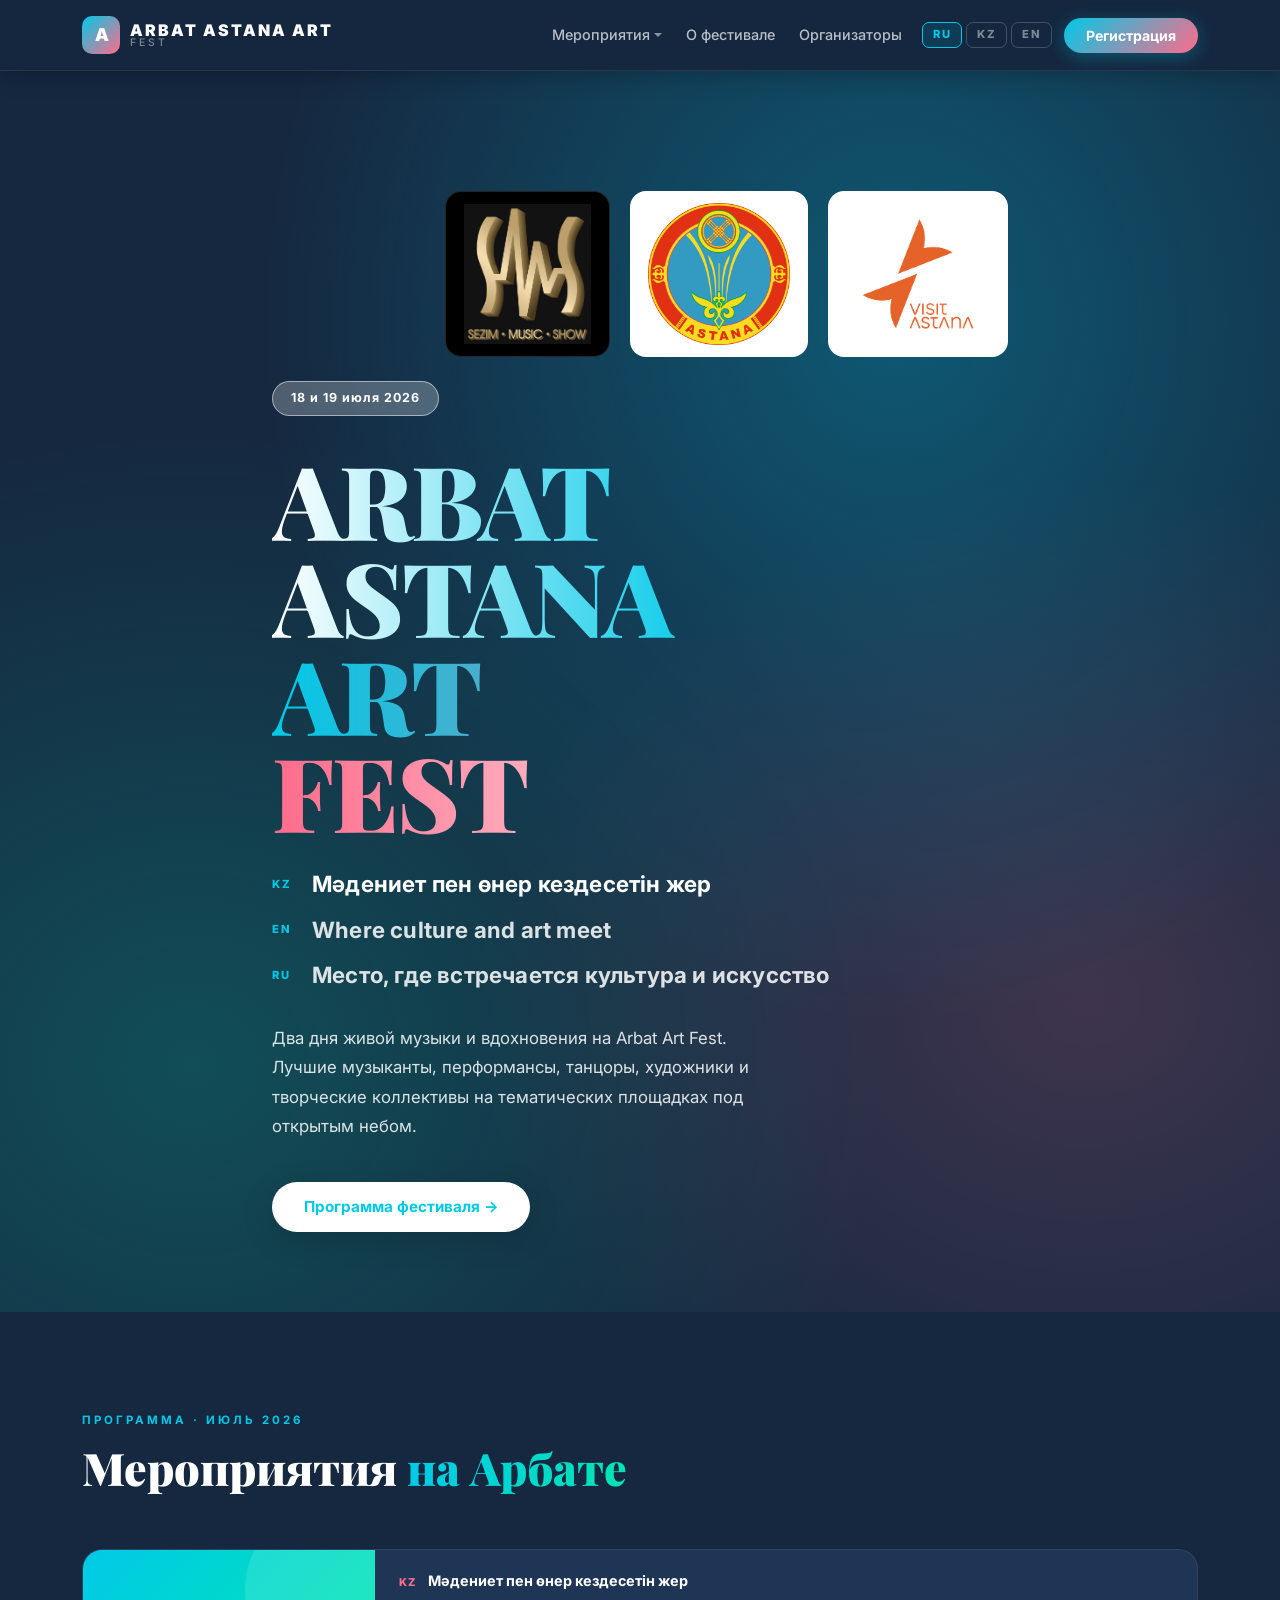
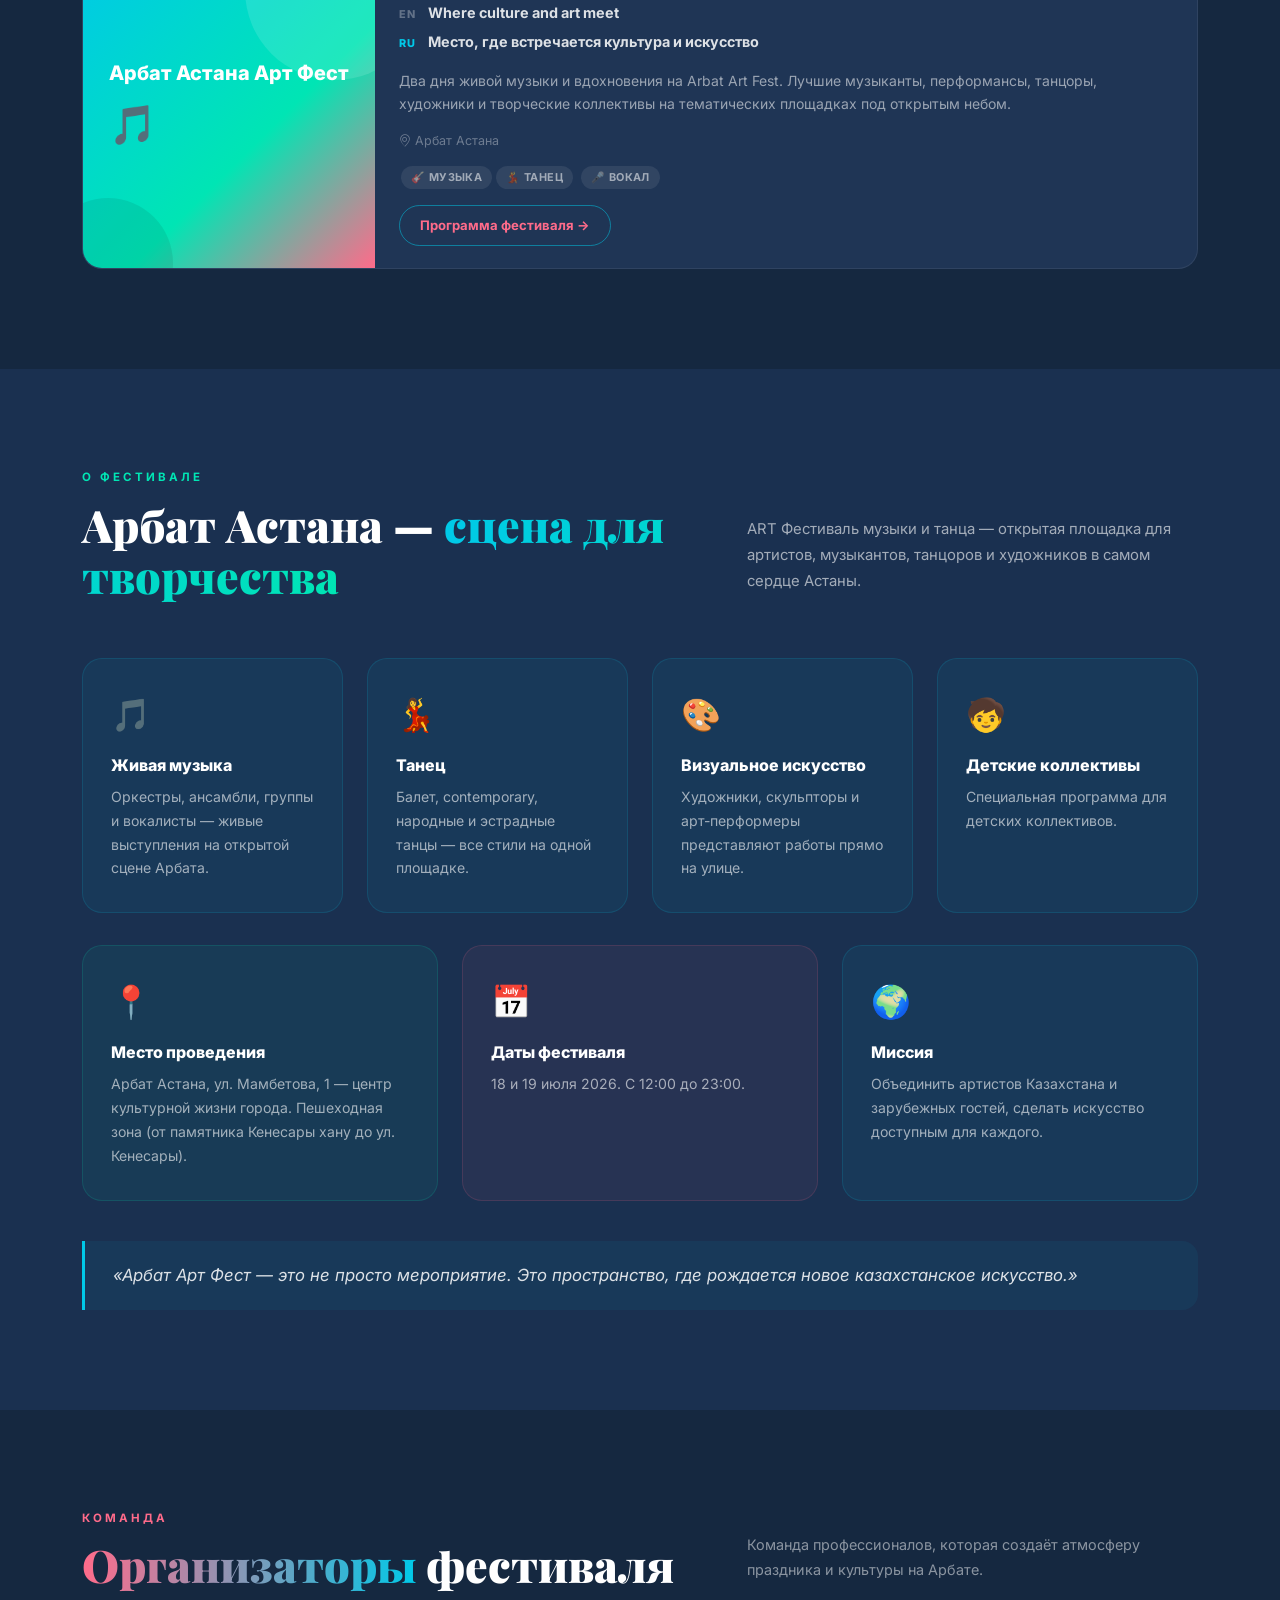
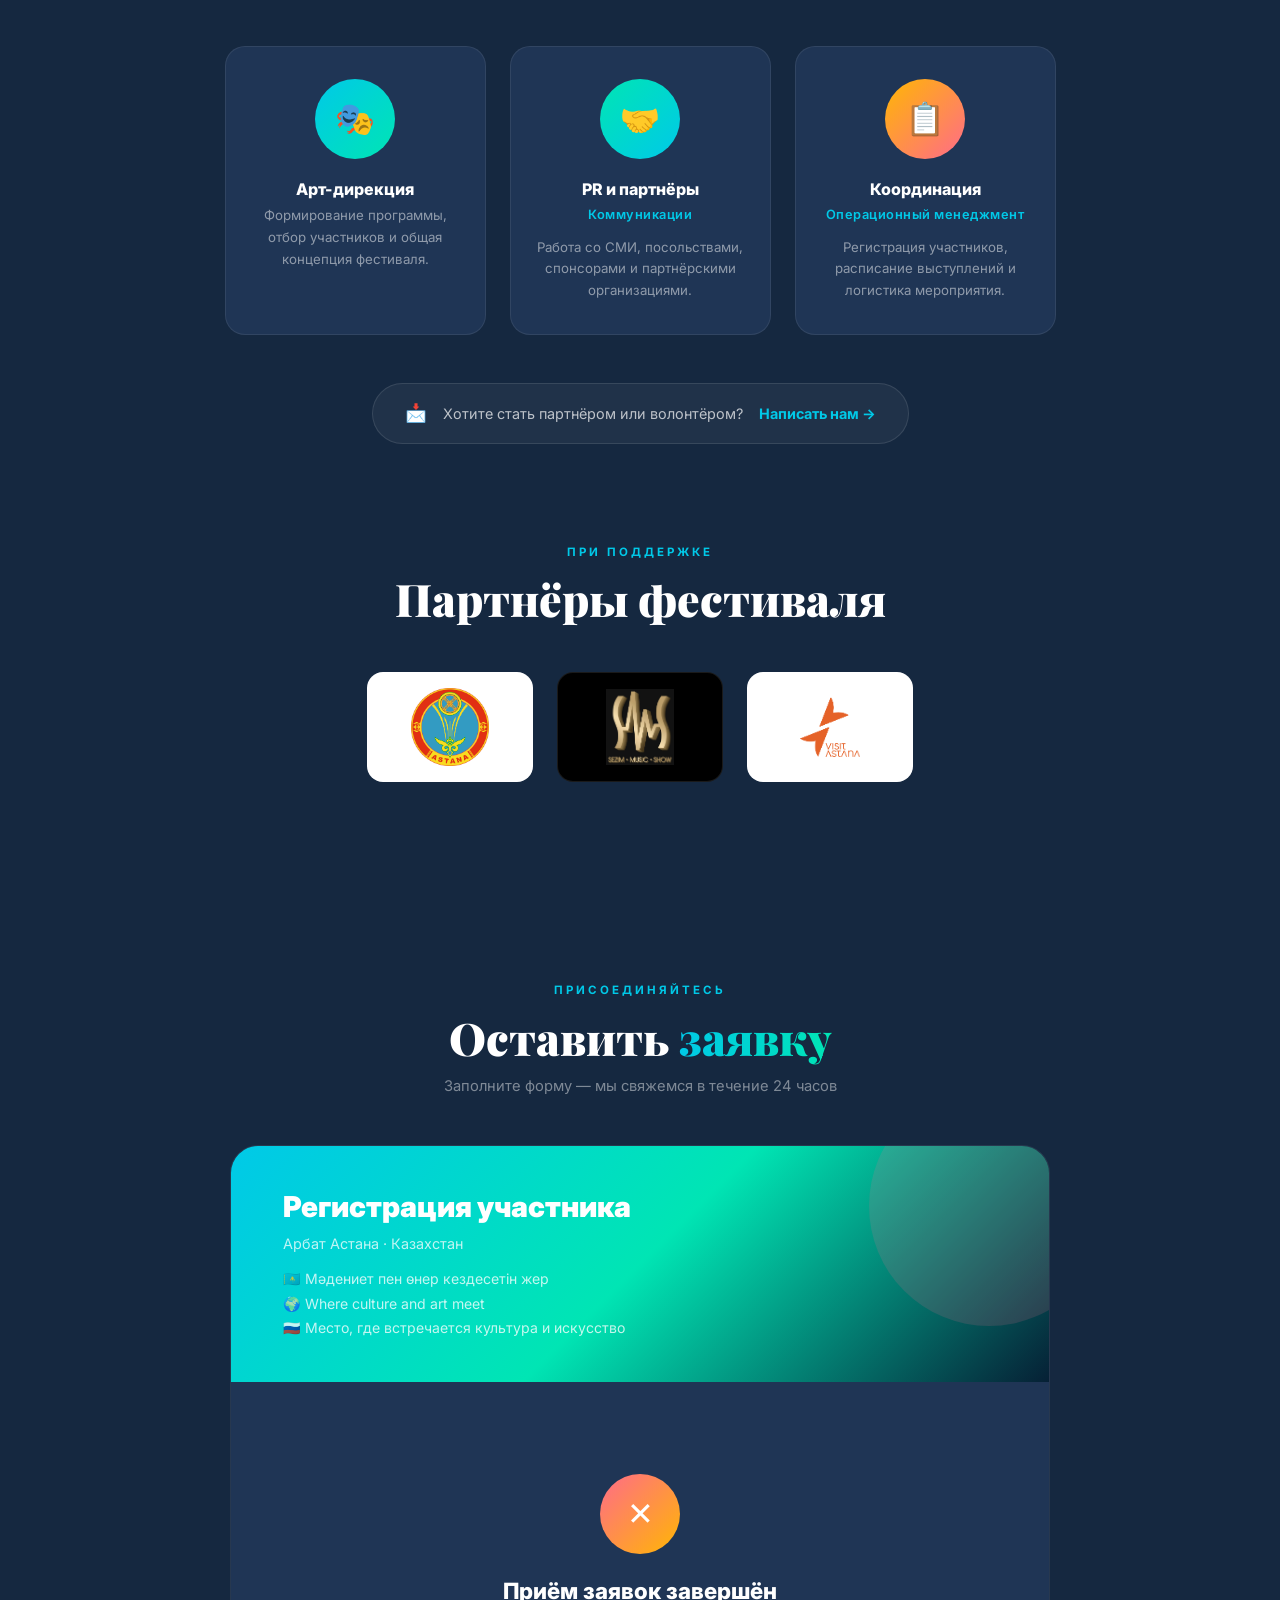
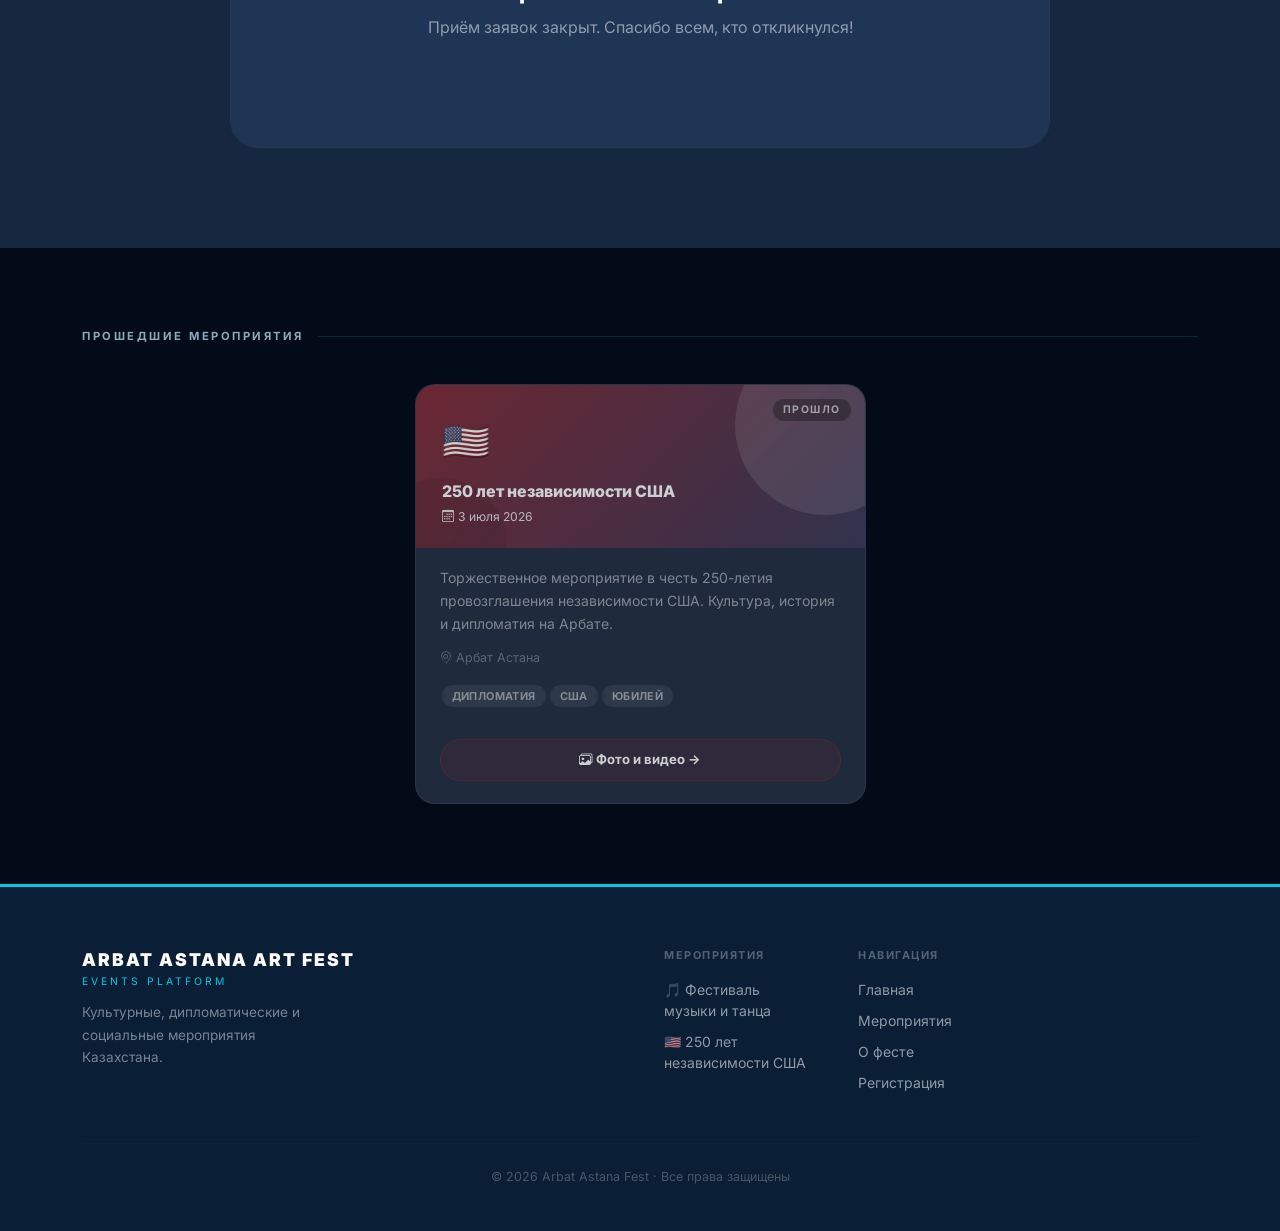
==== index.html @ d74b1307 "Add Visit Astana logo to hero and partners section Third partner logo alongside the Astana emblem an" ====
<!DOCTYPE html>
<html lang="ru">
<head>
  <meta charset="UTF-8">
  <meta name="viewport" content="width=device-width, initial-scale=1.0">
  <title>ARBAT ASTANA ART FEST</title>
  <link href="https://cdn.jsdelivr.net/npm/bootstrap@5.3.2/dist/css/bootstrap.min.css" rel="stylesheet">
  <link href="https://cdn.jsdelivr.net/npm/bootstrap-icons@1.11.3/font/bootstrap-icons.css" rel="stylesheet">
  <link href="https://fonts.googleapis.com/css2?family=Inter:wght@300;400;500;600;700;800;900&family=Playfair+Display:wght@700;900&display=swap" rel="stylesheet">
  <style>
    *, *::before, *::after { box-sizing: border-box; margin: 0; padding: 0; }
    html { scroll-behavior: smooth; }
    body { font-family: 'Inter', sans-serif; background: #152840; color: #fff; }

    /* ── NAVBAR ─────────────────────────────────────────── */
    .navbar {
      background: rgba(21,40,64,.95);
      backdrop-filter: blur(16px);
      border-bottom: 1px solid rgba(0,201,232,.15);
      padding: 16px 0;
      position: sticky; top: 0; z-index: 200;
      box-shadow: 0 2px 24px rgba(0,0,0,.3);
    }
    .nav-logo { display: flex; align-items: center; gap: 10px; text-decoration: none; }
    .nav-logo-icon {
      width: 38px; height: 38px; border-radius: 10px;
      background: linear-gradient(135deg, #00C9E8, #FF6B8A);
      display: flex; align-items: center; justify-content: center;
      font-size: 1.1rem; font-weight: 900; color: #fff; letter-spacing: -1px;
    }
    .nav-logo-text { line-height: 1; }
    .nav-logo-main { font-size: 1rem; font-weight: 900; letter-spacing: 2px; color: #fff; display: block; }
    .nav-logo-sub  { font-size: .65rem; font-weight: 500; letter-spacing: 3px; color: rgba(255,255,255,.45); display: block; text-transform: uppercase; }
    .nav-link { font-weight: 500; color: rgba(255,255,255,.7) !important; font-size: .9rem; transition: color .2s; }
    .nav-link:hover { color: #00C9E8 !important; }
    .dropdown-item:hover, .dropdown-item:focus { background: rgba(0,201,232,.1) !important; color: #00C9E8 !important; border-radius: 8px; }
    .dropdown-toggle::after { border-top-color: rgba(255,255,255,.5); }
    .btn-nav {
      padding: 9px 22px; border-radius: 50px; font-weight: 700; font-size: .88rem;
      background: linear-gradient(135deg, #00C9E8, #FF6B8A);
      color: #fff !important; text-decoration: none; border: none; transition: all .25s;
      box-shadow: 0 4px 18px rgba(0,201,232,.3);
    }
    .btn-nav:hover { filter: brightness(1.08); transform: translateY(-1px); color: #fff !important; box-shadow: 0 8px 28px rgba(0,201,232,.4); }

    /* ── LANG SWITCHER ──────────────────────────────────── */
    .lang-switcher { display: flex; gap: 4px; align-items: center; }
    .lang-btn {
      background: none; border: 1.5px solid rgba(255,255,255,.2);
      color: rgba(255,255,255,.45); font-size: .7rem; font-weight: 800;
      letter-spacing: 1.5px; padding: 4px 10px; border-radius: 7px;
      cursor: pointer; transition: all .2s; line-height: 1.4;
    }
    .lang-btn:hover { border-color: #00C9E8; color: #00C9E8; }
    .lang-btn.active { border-color: #00C9E8; color: #00C9E8; background: rgba(0,201,232,.12); }

    /* ── HERO ───────────────────────────────────────────── */
    .hero {
      min-height: 100vh;
      background: #152840;
      position: relative; overflow: hidden;
      display: flex; align-items: center;
      padding: 120px 0 80px;
    }
    .hero-bg {
      position: absolute; inset: 0; z-index: 0;
      background:
        radial-gradient(ellipse at 70% 20%, rgba(0,201,232,.3) 0%, transparent 50%),
        radial-gradient(ellipse at 15% 80%, rgba(0,229,180,.2) 0%, transparent 45%),
        radial-gradient(ellipse at 85% 75%, rgba(255,107,138,.18) 0%, transparent 40%);
    }
    .hero-content { position: relative; z-index: 2; }

    .hero-eyebrow {
      display: inline-block;
      padding: 7px 18px; border-radius: 50px;
      border: 1px solid rgba(255,255,255,.5);
      background: rgba(255,255,255,.25);
      font-size: .78rem; font-weight: 700; letter-spacing: 1px;
      color: #fff; margin-bottom: 28px;
      backdrop-filter: blur(8px);
      white-space: nowrap; overflow: hidden;
    }

    .hero-title {
      font-family: 'Playfair Display', serif;
      font-size: clamp(3rem, 8vw, 6.5rem);
      font-weight: 900; line-height: .95;
      letter-spacing: -2px; margin-bottom: 28px;
    }
    .hero-title .line-1 {
      display: block;
      background: linear-gradient(90deg, #fff 0%, #00C9E8 60%, #00E5B4 100%);
      -webkit-background-clip: text; -webkit-text-fill-color: transparent; background-clip: text;
    }
    .hero-title .line-2 {
      display: block;
      background: linear-gradient(90deg, #00C9E8 0%, #FF6B8A 100%);
      -webkit-background-clip: text; -webkit-text-fill-color: transparent; background-clip: text;
    }
    .hero-title .line-3 {
      display: block;
      background: linear-gradient(90deg, #FF6B8A 0%, #fff 80%);
      -webkit-background-clip: text; -webkit-text-fill-color: transparent; background-clip: text;
    }

    .hero-desc {
      font-size: 1.05rem; color: rgba(255,255,255,.85);
      max-width: 480px; line-height: 1.75; margin-bottom: 40px;
    }

    .hero-btns { display: flex; gap: 14px; flex-wrap: wrap; }
    .btn-primary-hero {
      padding: 14px 32px; border-radius: 50px; font-weight: 700;
      background: #fff; color: #00C9E8;
      text-decoration: none; font-size: .95rem;
      transition: all .25s; border: none; cursor: pointer;
      box-shadow: 0 8px 32px rgba(0,0,0,.15);
    }
    .btn-primary-hero:hover { transform: translateY(-3px); box-shadow: 0 16px 44px rgba(0,0,0,.2); color: #00C9E8; }
    .btn-secondary-hero {
      padding: 14px 32px; border-radius: 50px; font-weight: 600;
      background: rgba(255,255,255,.15); color: #fff;
      border: 1.5px solid rgba(255,255,255,.5); text-decoration: none; font-size: .95rem;
      transition: all .25s; backdrop-filter: blur(8px);
    }
    .btn-secondary-hero:hover { background: rgba(255,255,255,.28); color: #fff; border-color: #fff; }

    .hero-stats { display: flex; gap: 40px; margin-top: 60px; flex-wrap: wrap; }
    .hero-stat-num {
      font-size: 2rem; font-weight: 900; color: #fff;
    }
    .hero-stat-label { font-size: .78rem; color: rgba(255,255,255,.7); font-weight: 500; margin-top: 2px; letter-spacing: .5px; }

    .hero-visual { position: relative; height: 420px; }
    .hero-card {
      position: absolute; border-radius: 20px; padding: 20px 22px;
      background: rgba(255,255,255,.22);
      border: 1px solid rgba(255,255,255,.45);
      backdrop-filter: blur(16px);
      transition: transform .3s;
    }
    .hero-card:hover { transform: scale(1.04); }
    .hero-card-emoji { font-size: 2rem; display: block; margin-bottom: 8px; }
    .hero-card-name { font-size: .88rem; font-weight: 700; color: #fff; line-height: 1.3; }
    .hero-card-date { font-size: .72rem; color: rgba(255,255,255,.8); margin-top: 4px; }
    .hero-card-dot { width: 8px; height: 8px; border-radius: 50%; display: inline-block; margin-right: 6px; }

    /* ── EVENTS ─────────────────────────────────────────── */
    .events-section { padding: 100px 0; background: #152840; }
    .section-eyebrow {
      font-size: .72rem; font-weight: 700; letter-spacing: 3px;
      text-transform: uppercase; color: #00C9E8; margin-bottom: 12px;
    }
    .section-title {
      font-family: 'Playfair Display', serif;
      font-size: clamp(1.8rem, 4vw, 2.8rem);
      font-weight: 900; color: #fff; line-height: 1.15;
    }
    .section-title span {
      background: linear-gradient(90deg, #00C9E8, #00E5B4);
      -webkit-background-clip: text; -webkit-text-fill-color: transparent; background-clip: text;
    }

    .ev-card {
      border-radius: 20px; overflow: hidden;
      background: #1F3555;
      border: 1px solid rgba(255,255,255,.07);
      box-shadow: none;
      transition: transform .3s, box-shadow .3s;
      height: 100%; display: flex; flex-direction: column;
    }
    .ev-card:hover {
      transform: translateY(-8px);
      box-shadow: 0 20px 60px rgba(0,0,0,.5);
    }
    .ev-top {
      padding: 28px 26px 22px; position: relative; overflow: hidden; min-height: 150px;
    }
    .ev-top::after {
      content: ''; position: absolute; top: -50px; right: -50px;
      width: 180px; height: 180px; border-radius: 50%;
      background: rgba(255,255,255,.12);
    }
    .ev-top::before {
      content: ''; position: absolute; bottom: -60px; left: -40px;
      width: 130px; height: 130px; border-radius: 50%;
      background: rgba(0,0,0,.08);
    }
    .ev-emoji { font-size: 2.4rem; display: block; margin-bottom: 10px; position: relative; z-index: 1; }
    .ev-name  { font-size: 1rem; font-weight: 800; color: #fff; position: relative; z-index: 1; line-height: 1.3; }
    .ev-date  { font-size: .76rem; color: rgba(255,255,255,.85); margin-top: 6px; position: relative; z-index: 1; }
    .ev-body  { padding: 18px 24px 22px; flex: 1; display: flex; flex-direction: column; }
    .ev-desc  { font-size: .875rem; color: rgba(255,255,255,.55); line-height: 1.65; flex: 1; margin-bottom: 14px; }
    .ev-venue { font-size: .78rem; color: rgba(255,255,255,.35); margin-bottom: 14px; }
    .ev-tag   {
      display: inline-block; padding: 3px 10px; border-radius: 50px;
      font-size: .68rem; font-weight: 700; text-transform: uppercase; letter-spacing: .4px;
      margin: 2px; background: rgba(255,255,255,.08); color: rgba(255,255,255,.55);
    }
    .ev-btn {
      display: inline-block; margin-top: 16px; padding: 10px 20px; border-radius: 50px;
      font-size: .82rem; font-weight: 700; text-decoration: none; text-align: center;
      transition: all .2s; border: 1.5px solid rgba(255,255,255,.2); color: rgba(255,255,255,.8);
    }
    .ev-btn:hover { background: rgba(255,255,255,.08); color: #fff; border-color: rgba(255,255,255,.4); }

    /* ── ABOUT ──────────────────────────────────────────── */
    .about-section { padding: 100px 0; background: #1A3050; }
    .about-card {
      border-radius: 24px; padding: 48px;
      background: linear-gradient(135deg, rgba(0,201,232,.15), rgba(0,229,180,.08));
      border: 1px solid rgba(0,201,232,.25);
    }
    .about-stat-num {
      font-size: 3rem; font-weight: 900;
      background: linear-gradient(135deg, #00C9E8, #FF6B8A);
      -webkit-background-clip: text; -webkit-text-fill-color: transparent; background-clip: text;
      line-height: 1;
    }
    .about-stat-label { font-size: .82rem; color: rgba(255,255,255,.5); margin-top: 6px; }
    .partner-tag {
      display: inline-block; padding: 8px 16px; border-radius: 50px;
      background: rgba(255,255,255,.07); border: 1px solid rgba(255,255,255,.1);
      color: rgba(255,255,255,.75); font-size: .82rem; font-weight: 600; margin: 4px;
    }

    /* ── ABOUT FEST ─────────────────────────────────────── */
    .fest-about { padding: 100px 0; background: #1A3050; }
    .fest-about .section-eyebrow { color: #00E5B4; }
    .fest-card {
      background: rgba(0,201,232,.06); border: 1px solid rgba(0,201,232,.14);
      border-radius: 20px; padding: 32px 28px; height: 100%;
      transition: transform .25s, border-color .25s;
    }
    .fest-card:hover { transform: translateY(-4px); border-color: rgba(0,201,232,.35); }
    .fest-card-icon { font-size: 2rem; margin-bottom: 14px; }
    .fest-card-title { font-weight: 800; font-size: 1rem; color: #fff; margin-bottom: 8px; }
    .fest-card-text { font-size: .88rem; color: rgba(255,255,255,.6); line-height: 1.7; }
    .fest-quote {
      border-left: 3px solid #00C9E8; padding: 20px 28px;
      background: rgba(0,201,232,.06); border-radius: 0 16px 16px 0;
      font-family: 'Inter', sans-serif; font-size: 1.05rem;
      color: rgba(255,255,255,.85); line-height: 1.7; font-style: italic;
      margin: 40px 0 0;
    }

    /* ── ORGANIZERS ──────────────────────────────────────── */
    .org-section { padding: 100px 0; background: #152840; }
    .org-card {
      background: #1F3555; border: 1px solid rgba(255,255,255,.08);
      border-radius: 20px; padding: 32px 24px; text-align: center;
      transition: transform .25s, border-color .25s; height: 100%;
    }
    .org-card:hover { transform: translateY(-5px); border-color: rgba(0,201,232,.3); }
    .org-avatar {
      width: 80px; height: 80px; border-radius: 50%; margin: 0 auto 18px;
      background: linear-gradient(135deg, #00C9E8, #00E5B4);
      display: flex; align-items: center; justify-content: center;
      font-size: 2rem;
    }
    .org-name { font-weight: 800; font-size: 1rem; color: #fff; margin-bottom: 4px; }
    .org-role { font-size: .8rem; color: #00C9E8; font-weight: 600; letter-spacing: .5px; margin-bottom: 12px; }
    .org-desc { font-size: .83rem; color: rgba(255,255,255,.5); line-height: 1.65; }

    /* ── REGISTER ───────────────────────────────────────── */
    .register-section { padding: 100px 0; background: #152840; }
    .reg-wrap {
      border-radius: 28px; overflow: hidden;
      border: 1px solid rgba(255,255,255,.08);
      max-width: 820px; margin: 0 auto;
    }
    .reg-top {
      background: linear-gradient(135deg, #00C9E8 0%, #00E5B4 50%, #062035 100%);
      padding: 44px 52px; position: relative; overflow: hidden;
    }
    .reg-top::after {
      content: ''; position: absolute; top: -60px; right: -60px;
      width: 240px; height: 240px; border-radius: 50%;
      background: rgba(255,107,138,.15);
    }
    .reg-top-content { position: relative; z-index: 1; }
    .reg-top h3 { font-family: 'Inter', sans-serif; font-size: 1.8rem; font-weight: 900; color: #fff; margin-bottom: 8px; }
    .reg-top p  { color: rgba(255,255,255,.75); font-size: .9rem; }
    .reg-body   { background: #1F3555; padding: 44px 52px; }

    .form-label { font-weight: 600; font-size: .82rem; color: rgba(255,255,255,.6); margin-bottom: 6px; letter-spacing: .3px; }
    .form-control, .form-select {
      background: rgba(255,255,255,.05); border: 1.5px solid rgba(255,255,255,.1);
      border-radius: 12px; color: #fff; padding: 12px 16px; font-size: .9rem;
      transition: border-color .2s, background .2s;
    }
    .form-control::placeholder { color: rgba(255,255,255,.3); }
    .form-control:focus, .form-select:focus {
      background: rgba(255,255,255,.08); border-color: #00C9E8;
      box-shadow: 0 0 0 3px rgba(0,201,232,.15); outline: none; color: #fff;
    }
    .form-select option { background: #1F3555; color: #fff; }

    .type-cards { display: flex; gap: 8px; flex-wrap: wrap; }
    .type-radio { display: none; }
    .type-label {
      flex: 1; min-width: 90px; text-align: center;
      padding: 11px 10px; border-radius: 12px;
      border: 1.5px solid rgba(255,255,255,.1);
      background: rgba(255,255,255,.04);
      color: rgba(255,255,255,.55); font-size: .82rem; font-weight: 600;
      cursor: pointer; transition: all .2s;
    }
    .type-label:hover { border-color: #00C9E8; color: #00C9E8; background: rgba(0,201,232,.06); }
    .type-radio:checked + .type-label {
      border-color: #00C9E8; background: rgba(0,201,232,.12); color: #00C9E8; font-weight: 700;
    }

    .btn-submit {
      width: 100%; padding: 16px; border-radius: 50px; border: none;
      background: linear-gradient(135deg, #00C9E8, #FF6B8A);
      color: #fff; font-weight: 800; font-size: 1rem; cursor: pointer;
      transition: all .25s; letter-spacing: .5px;
      box-shadow: 0 8px 30px rgba(0,201,232,.3);
    }
    .btn-submit:hover { filter: brightness(1.08); transform: translateY(-2px); box-shadow: 0 14px 40px rgba(0,201,232,.4); }
    .btn-submit:disabled { opacity: .6; transform: none; }

    #successMsg { display: none; text-align: center; padding: 48px 20px; }
    .success-icon {
      width: 80px; height: 80px; border-radius: 50%; margin: 0 auto 24px;
      background: linear-gradient(135deg, #00C9E8, #FF6B8A);
      display: flex; align-items: center; justify-content: center; font-size: 2rem;
    }

    /* ── FOOTER ─────────────────────────────────────────── */
    footer { background: #0A1E35; padding: 60px 0 28px; border-top: 3px solid #00C9E8; }
    .footer-logo-main { font-size: 1.1rem; font-weight: 900; letter-spacing: 2px; color: #fff; }
    .footer-logo-sub  { font-size: .65rem; letter-spacing: 3px; color: #00C9E8; text-transform: uppercase; }
    .footer-desc  { font-size: .85rem; color: rgba(255,255,255,.45); max-width: 240px; line-height: 1.65; margin-top: 12px; }
    .footer-head  { font-size: .68rem; font-weight: 700; text-transform: uppercase; letter-spacing: 1.5px; color: rgba(255,255,255,.3); margin-bottom: 16px; }
    .footer-link  { display: block; color: rgba(255,255,255,.55); text-decoration: none; font-size: .875rem; margin-bottom: 10px; transition: color .2s; }
    .footer-link:hover { color: #00E5B4; }
    .footer-divider { border-color: rgba(255,255,255,.08); margin: 40px 0 24px; }
    .footer-copy  { font-size: .78rem; color: rgba(255,255,255,.25); text-align: center; }

    /* ── TRILINGUAL ─────────────────────────────────────── */
    .trilingual { margin-bottom: 32px; }
    .tl-line { display: flex; align-items: baseline; gap: 10px; margin-bottom: 4px; }
    .tl-lang {
      font-size: .58rem; font-weight: 800; letter-spacing: 1.5px;
      padding: 2px 7px; border-radius: 4px; text-transform: uppercase; flex-shrink: 0;
    }
    .tl-lang.ru { background: rgba(255,255,255,.3); color: #fff; }
    .tl-lang.kz { background: rgba(0,229,180,.3); color: #00E5B4; }
    .tl-lang.en { background: rgba(255,255,255,.15); color: rgba(255,255,255,.6); }
    .tl-text { font-family: 'Inter', sans-serif; line-height: 1.2; }
    .tl-text.ru { font-size: 1rem; font-weight: 700; color: rgba(255,255,255,.85); }
    .tl-text.kz { font-size: 1rem; font-weight: 700; color: #fff; }
    .tl-text.en { font-size: 1rem; font-weight: 700; color: rgba(255,255,255,.85); }
    .tl-sep { width: 40px; height: 1px; background: rgba(255,255,255,.2); margin: 6px 0 6px 52px; }

    /* ── BACKGROUND ANIMATION ──────────────────────────── */
    .anim-bg {
      position: absolute; inset: 0; z-index: 1;
      pointer-events: none; overflow: hidden;
    }
    .fl-note {
      position: absolute; pointer-events: none; user-select: none;
      line-height: 1; animation: noteRise linear forwards;
    }
    .fl-bal {
      position: absolute; pointer-events: none;
      animation: balRise ease-in-out forwards;
    }
    .fl-bal svg { display: block; }
    @keyframes noteRise {
      0%   { opacity: 0;   transform: translateY(0)      translateX(0)    rotate(0deg); }
      8%   { opacity: 1; }
      45%  {               transform: translateY(-45vh)  translateX(18px) rotate(12deg); }
      80%  { opacity: .5; }
      100% { opacity: 0;   transform: translateY(-108vh) translateX(-12px) rotate(28deg); }
    }
    @keyframes balRise {
      0%   { opacity: 0;  transform: translateY(0)       scaleX(1)  rotate(-1deg); }
      8%   { opacity: 1; }
      30%  {              transform: translateY(-26vh)   scaleX(1)  rotate(1deg); }
      52%  {              transform: translateY(-50vh)   scaleX(-1) rotate(-1deg); }
      74%  {              transform: translateY(-74vh)   scaleX(1)  rotate(1deg); }
      88%  { opacity: .45; }
      100% { opacity: 0;  transform: translateY(-108vh)  scaleX(-1) rotate(0deg); }
    }

    /* ── RESPONSIVE ─────────────────────────────────────── */

    /* Tablet (≤991px) */
    @media(max-width:991px) {
      .hero { min-height: auto; padding: 90px 0 60px; }
      .events-section, .fest-about, .org-section, .register-section { padding: 72px 0; }
    }

    /* Mobile (≤767px) */
    @media(max-width:767px) {
      /* Hero eyebrow */
      .hero-eyebrow { font-size: .72rem; letter-spacing: .5px; padding: 6px 14px; }

      /* Navbar */
      .navbar { padding: 12px 0; }
      .navbar-toggler-icon {
        background-image: url("data:image/svg+xml,%3csvg xmlns='http://www.w3.org/2000/svg' viewBox='0 0 30 30'%3e%3cpath stroke='rgba(255,255,255,0.85)' stroke-width='2' stroke-linecap='round' d='M4 7h22M4 15h22M4 23h22'/%3e%3c/svg%3e");
      }
      .navbar-collapse {
        background: rgba(21,40,64,.98); border-radius: 16px;
        margin-top: 10px; padding: 16px 20px;
        border: 1px solid rgba(0,201,232,.15);
      }
      .navbar-nav { gap: 4px !important; }
      .btn-nav { display: block; text-align: center; margin-top: 8px; }

      /* Hero */
      .hero { padding: 70px 0 48px; }
      .hero-title { letter-spacing: -1px; margin-bottom: 20px; }
      .hero-eyebrow { font-size: .7rem; padding: 6px 14px; }
      .hero-desc { font-size: .95rem; margin-bottom: 28px; }
      .hero-btns { flex-direction: column; align-items: center; gap: 10px; }
      .btn-primary-hero, .btn-secondary-hero { width: 100%; max-width: 340px; text-align: center; }

      /* Trilingual slogan */
      .hero-slogan-text { font-size: 1.05rem !important; }

      /* Event card → column */
      .ev-card-horiz { flex-direction: column !important; }
      .ev-top-horiz { min-width: unset !important; width: 100% !important; }

      /* About / Fest cards */
      .events-section, .fest-about, .org-section, .register-section { padding: 56px 0; }
      .fest-card { padding: 24px 18px; }
      .fest-quote { padding: 16px 20px; font-size: .95rem; }
      .about-card { padding: 28px 20px; }

      /* Organizers bottom strip */
      .org-partner-strip {
        flex-direction: column !important; gap: 12px !important;
        text-align: center; padding: 20px !important; border-radius: 20px !important;
      }

      /* Registration */
      .reg-wrap { border-radius: 18px; }
      .reg-top, .reg-body { padding: 28px 20px; }
      .reg-top h3 { font-size: 1.5rem; }
      .type-cards { gap: 6px; }
      .type-label { min-width: 65px; font-size: .72rem; padding: 8px 5px; }

      /* Past events */
      #past { padding: 56px 0 !important; }

      /* Footer */
      footer { padding: 44px 0 24px; }
      .footer-desc { max-width: 100%; }
    }

    /* Small phones (≤480px) */
    @media(max-width:480px) {
      .hero-title { font-size: clamp(2rem, 11vw, 3rem); }
      .hero-slogan-text { font-size: .88rem !important; }
      .section-title { font-size: clamp(1.5rem, 6vw, 2.2rem); }
      .reg-top h3 { font-size: 1.3rem; }
      .about-stat-num { font-size: 2.2rem; }
      .type-label { min-width: 58px; font-size: .68rem; padding: 8px 4px; }
    }
  </style>
</head>
<body>

<!-- NAVBAR -->
<nav class="navbar navbar-expand-lg">
  <div class="container">
    <a class="nav-logo" href="#top">
      <div class="nav-logo-icon">A</div>
      <div class="nav-logo-text">
        <span class="nav-logo-main">ARBAT ASTANA ART</span>
        <span class="nav-logo-sub">FEST</span>
      </div>
    </a>
    <button class="navbar-toggler border-0" type="button" data-bs-toggle="collapse" data-bs-target="#nav"
            style="filter:invert(0);">
      <span class="navbar-toggler-icon"></span>
    </button>
    <div class="collapse navbar-collapse" id="nav">
      <ul class="navbar-nav ms-auto gap-2 align-items-center">
        <li class="nav-item dropdown">
          <a class="nav-link dropdown-toggle" href="#events" role="button" data-bs-toggle="dropdown" aria-expanded="false"
             style="color:rgba(255,255,255,.7)!important;" data-i18n="nav.events">Мероприятия</a>
          <ul class="dropdown-menu" style="background:#1F3555;border:1px solid rgba(0,201,232,.2);border-radius:12px;min-width:200px;">
            <li><a class="dropdown-item" href="#events"
                   style="color:rgba(255,255,255,.85);font-size:.88rem;padding:10px 18px;" data-i18n="nav.upcoming">
              🎵 Предстоящие
            </a></li>
            <li><a class="dropdown-item" href="#past"
                   style="color:rgba(255,255,255,.85);font-size:.88rem;padding:10px 18px;" data-i18n="nav.past">
              🕐 Прошедшие
            </a></li>
          </ul>
        </li>
        <li><a class="nav-link" href="#about" data-i18n="nav.about">О фестивале</a></li>
        <li><a class="nav-link" href="#organizers" data-i18n="nav.organizers">Организаторы</a></li>
        <li class="lang-switcher ms-1">
          <button class="lang-btn active" onclick="setLang('ru')" id="btn-ru">RU</button>
          <button class="lang-btn" onclick="setLang('kz')" id="btn-kz">KZ</button>
          <button class="lang-btn" onclick="setLang('en')" id="btn-en">EN</button>
        </li>
        <li class="ms-1"><a href="#register" class="btn-nav" data-i18n="nav.register">Регистрация</a></li>
      </ul>
    </div>
  </div>
</nav>

<!-- HERO -->
<section class="hero" id="top">
  <div class="hero-bg"></div>
  <div class="anim-bg" id="animBg"></div>

  <div class="container">
    <div class="row justify-content-center">
      <div class="col-lg-8 hero-content">
        <div style="margin-bottom:24px;display:flex;align-items:center;justify-content:flex-end;gap:20px;flex-wrap:wrap;">
          <div style="background:#000;border:1px solid rgba(255,255,255,.15);border-radius:16px;padding:12px 18px;display:flex;align-items:center;height:clamp(90px,13vw,170px);">
            <img src="static/img/sezim-music-show-logo-cropped.png" alt="Sezim Music Show" style="max-height:100%;object-fit:contain;">
          </div>
          <div style="background:#fff;border-radius:16px;padding:12px 18px;display:flex;align-items:center;height:clamp(90px,13vw,170px);">
            <img src="static/img/astana-emblem.png" alt="Герб города Астана" style="max-height:100%;object-fit:contain;">
          </div>
          <div style="background:#fff;border-radius:16px;padding:12px 18px;display:flex;align-items:center;height:clamp(90px,13vw,170px);">
            <img src="static/img/visit-astana-logo.png" alt="Visit Astana" style="max-height:100%;object-fit:contain;">
          </div>
        </div>

        <div class="hero-eyebrow" style="justify-content:flex-start;">
          <span data-i18n="hero.eyebrow">18 и 19 июля 2026</span>
        </div>
        <h1 class="hero-title" style="text-align:left;">
          <span class="line-1">ARBAT ASTANA</span>
          <span class="line-2">ART</span>
          <span class="line-3">FEST</span>
        </h1>
        <!-- Tagline trilingual -->
        <div style="margin-bottom:32px;display:flex;flex-direction:column;gap:12px;align-items:flex-start;">
          <div style="display:flex;align-items:center;gap:14px;">
            <span style="font-size:.7rem;font-weight:800;letter-spacing:2px;color:#00C9E8;min-width:26px;flex-shrink:0;">KZ</span>
            <span class="hero-slogan-text" style="font-size:1.4rem;font-weight:700;color:#fff;letter-spacing:.2px;">Мәдениет пен өнер кездесетін жер</span>
          </div>
          <div style="display:flex;align-items:center;gap:14px;">
            <span style="font-size:.7rem;font-weight:800;letter-spacing:2px;color:#00C9E8;min-width:26px;flex-shrink:0;">EN</span>
            <span class="hero-slogan-text" style="font-size:1.4rem;font-weight:700;color:rgba(255,255,255,.85);letter-spacing:.2px;">Where culture and art meet</span>
          </div>
          <div style="display:flex;align-items:center;gap:14px;">
            <span style="font-size:.7rem;font-weight:800;letter-spacing:2px;color:#00C9E8;min-width:26px;flex-shrink:0;">RU</span>
            <span class="hero-slogan-text" style="font-size:1.4rem;font-weight:700;color:rgba(255,255,255,.85);letter-spacing:.2px;">Место, где встречается культура и искусство</span>
          </div>
        </div>

        <p class="hero-desc" data-i18n="hero.desc">
          Два дня живой музыки и вдохновения на Arbat Art Fest.
          Лучшие музыканты, перформансы, танцоры, художники и творческие коллективы на тематических площадках под открытым небом.
        </p>
        <div class="hero-btns">
          <a href="#events" class="btn-primary-hero" data-i18n="hero.btn2">
            Программа фестиваля →
          </a>
        </div>
      </div>
    </div>
  </div>
</section>

<!-- EVENTS -->
<section class="events-section" id="events">
  <div class="container">
    <div class="row align-items-end mb-5">
      <div class="col-lg-12">
        <div class="section-eyebrow" data-i18n="events.eyebrow">Программа · Июль 2026</div>
        <h2 class="section-title" data-i18n-html="events.title">Мероприятия <span>на Арбате</span></h2>
      </div>
    </div>

    <div class="row g-4 justify-content-center">

      <!-- ГЛАВНАЯ КАРТОЧКА ФЕСТИВАЛЯ -->
      <div class="col-12">
        <div class="ev-card ev-card-horiz" style="flex-direction:row;min-height:200px;">
          <div class="ev-top ev-top-horiz" style="background:linear-gradient(135deg,#00C9E8 0%,#00E5B4 60%,#FF6B8A 100%);min-width:260px;flex-shrink:0;display:flex;flex-direction:column;justify-content:center;">
            <div class="ev-name" style="font-size:1.25rem;margin-bottom:10px;" data-i18n="ev.name">Арбат Астана Арт Фест</div>
            <span class="ev-emoji" style="font-size:2.4rem;">🎵</span>
          </div>
          <div class="ev-body" style="display:flex;flex-direction:column;justify-content:center;">
            <div style="margin-bottom:8px;">
              <span style="font-size:.68rem;font-weight:800;color:#FF6B8A;letter-spacing:1px;">KZ</span>
              <span style="font-size:.9rem;color:#fff;font-weight:700;margin-left:8px;">Мәдениет пен өнер кездесетін жер</span>
            </div>
            <div style="margin-bottom:5px;">
              <span style="font-size:.68rem;font-weight:800;color:rgba(255,255,255,.3);letter-spacing:1px;">EN</span>
              <span style="font-size:.9rem;color:rgba(255,255,255,.85);font-weight:700;margin-left:8px;">Where culture and art meet</span>
            </div>
            <div style="margin-bottom:16px;">
              <span style="font-size:.68rem;font-weight:800;color:#00C9E8;letter-spacing:1px;">RU</span>
              <span style="font-size:.9rem;color:rgba(255,255,255,.85);font-weight:700;margin-left:8px;">Место, где встречается культура и искусство</span>
            </div>
            <p class="ev-desc" style="margin-bottom:12px;" data-i18n="ev.desc">Два дня живой музыки и вдохновения на Arbat Art Fest. Лучшие музыканты, перформансы, танцоры, художники и творческие коллективы на тематических площадках под открытым небом.</p>
            <div style="margin-bottom:12px;"><span class="ev-venue"><i class="bi bi-geo-alt me-1"></i><span data-i18n="ev.venue">Арбат Астана</span></span></div>
            <div style="margin-bottom:0;">
              <span class="ev-tag">🎸 музыка</span><span class="ev-tag">💃 танец</span>
              <span class="ev-tag">🎤 вокал</span>
            </div>
            <a href="program.html" class="ev-btn" style="align-self:flex-start;margin-top:14px;border-color:rgba(0,201,232,.5);color:#FF6B8A;" data-i18n="ev.btn">Программа фестиваля →</a>
          </div>
        </div>
      </div>

    </div>

    </div>
  </div>
</section>


<!-- USA GALLERY MODAL -->
<div id="usaModal" onclick="closeUSAGallery(event)"
     style="display:none;position:fixed;inset:0;background:rgba(0,0,0,.88);z-index:8000;
            overflow-y:auto;padding:32px 16px;">
  <div onclick="event.stopPropagation()" style="max-width:900px;margin:0 auto;background:#1F3555;border-radius:24px;padding:32px;position:relative;">
    <button onclick="closeUSAGallery(event)"
            style="position:absolute;top:16px;right:20px;background:none;border:none;color:rgba(255,255,255,.6);font-size:1.8rem;cursor:pointer;line-height:1;z-index:10;">✕</button>
    <div style="margin-bottom:24px;">
      <div style="font-size:.7rem;font-weight:700;letter-spacing:2px;text-transform:uppercase;color:#B22234;margin-bottom:8px;">3 июля 2026 · Арбат Астана</div>
      <h3 style="font-family:'Playfair Display',serif;font-size:1.6rem;font-weight:900;color:#fff;margin:0;">🇺🇸 250 лет независимости США</h3>
      <p style="color:rgba(255,255,255,.5);font-size:.88rem;margin-top:8px;">Совместное выступление военного оркестра США и Казахстана</p>
    </div>

    <!-- Видео -->
    <div style="border-radius:16px;overflow:hidden;margin-bottom:16px;background:#000;">
      <video controls style="width:100%;max-height:420px;display:block;" poster="static/img/usa250/photo3.jpg">
        <source src="static/img/usa250/video.mov" type="video/mp4">
        <source src="static/img/usa250/video.mov" type="video/quicktime">
      </video>
    </div>

    <!-- Фото сетка -->
    <div style="display:grid;grid-template-columns:repeat(auto-fill,minmax(200px,1fr));gap:10px;">
      <div style="border-radius:12px;overflow:hidden;aspect-ratio:4/3;">
        <img src="static/img/usa250/photo1.jpg" alt="America 250"
             style="width:100%;height:100%;object-fit:cover;cursor:pointer;transition:transform .3s;"
             onmouseover="this.style.transform='scale(1.05)'" onmouseout="this.style.transform='scale(1)'"
             onclick="openLightbox(this.src)">
      </div>
      <div style="border-radius:12px;overflow:hidden;aspect-ratio:4/3;">
        <img src="static/img/usa250/photo2.jpg" alt="America 250"
             style="width:100%;height:100%;object-fit:cover;cursor:pointer;transition:transform .3s;"
             onmouseover="this.style.transform='scale(1.05)'" onmouseout="this.style.transform='scale(1)'"
             onclick="openLightbox(this.src)">
      </div>
      <div style="border-radius:12px;overflow:hidden;aspect-ratio:4/3;">
        <img src="static/img/usa250/photo3.jpg" alt="America 250"
             style="width:100%;height:100%;object-fit:cover;cursor:pointer;transition:transform .3s;"
             onmouseover="this.style.transform='scale(1.05)'" onmouseout="this.style.transform='scale(1)'"
             onclick="openLightbox(this.src)">
      </div>
      <div style="border-radius:12px;overflow:hidden;aspect-ratio:4/3;">
        <img src="static/img/usa250/photo4.jpg" alt="America 250"
             style="width:100%;height:100%;object-fit:cover;cursor:pointer;transition:transform .3s;"
             onmouseover="this.style.transform='scale(1.05)'" onmouseout="this.style.transform='scale(1)'"
             onclick="openLightbox(this.src)">
      </div>
      <div style="border-radius:12px;overflow:hidden;aspect-ratio:4/3;">
        <img src="static/img/usa250/photo5.jpg" alt="America 250"
             style="width:100%;height:100%;object-fit:cover;cursor:pointer;transition:transform .3s;"
             onmouseover="this.style.transform='scale(1.05)'" onmouseout="this.style.transform='scale(1)'"
             onclick="openLightbox(this.src)">
      </div>
      <div style="border-radius:12px;overflow:hidden;aspect-ratio:4/3;">
        <img src="static/img/usa250/photo7.jpg" alt="America 250"
             style="width:100%;height:100%;object-fit:cover;cursor:pointer;transition:transform .3s;"
             onmouseover="this.style.transform='scale(1.05)'" onmouseout="this.style.transform='scale(1)'"
             onclick="openLightbox(this.src)">
      </div>
    </div>
  </div>
</div>

<!-- LIGHTBOX -->
<div id="lightbox" onclick="closeLightbox()"
     style="display:none;position:fixed;inset:0;background:rgba(0,0,0,.92);z-index:9999;
            align-items:center;justify-content:center;cursor:zoom-out;">
  <img id="lightbox-img" src="" alt=""
       style="max-width:92vw;max-height:92vh;border-radius:12px;box-shadow:0 24px 80px rgba(0,0,0,.6);">
  <button onclick="closeLightbox()"
          style="position:absolute;top:20px;right:24px;background:none;border:none;color:#fff;font-size:2rem;cursor:pointer;line-height:1;">✕</button>
</div>

<!-- О ФЕСТИВАЛЕ -->
<section class="fest-about" id="about">
  <div class="container">
    <div class="row align-items-end mb-5">
      <div class="col-lg-7">
        <div class="section-eyebrow" data-i18n="about.eyebrow">О фестивале</div>
        <h2 class="section-title" style="color:#fff;" data-i18n-html="about.title">
          Арбат Астана — <span style="-webkit-text-fill-color:transparent;background:linear-gradient(90deg,#00C9E8,#00E5B4);-webkit-background-clip:text;background-clip:text;">сцена для творчества</span>
        </h2>
      </div>
      <div class="col-lg-5 mt-3 mt-lg-0">
        <p style="color:rgba(255,255,255,.6);line-height:1.75;font-size:.93rem;">
          <span data-i18n="about.subtitle">ART Фестиваль музыки и танца — открытая площадка для артистов, музыкантов, танцоров и художников в самом сердце Астаны.</span>
        </p>
      </div>
    </div>

    <div class="row g-4">
      <div class="col-md-6 col-lg-3">
        <div class="fest-card">
          <div class="fest-card-icon">🎵</div>
          <div class="fest-card-title" data-i18n="about.music.title">Живая музыка</div>
          <div class="fest-card-text" data-i18n="about.music.text">Оркестры, ансамбли, группы и вокалисты — живые выступления на открытой сцене Арбата.</div>
        </div>
      </div>
      <div class="col-md-6 col-lg-3">
        <div class="fest-card">
          <div class="fest-card-icon">💃</div>
          <div class="fest-card-title" data-i18n="about.dance.title">Танец</div>
          <div class="fest-card-text" data-i18n="about.dance.text">Балет, contemporary, народные и эстрадные танцы — все стили на одной площадке.</div>
        </div>
      </div>
      <div class="col-md-6 col-lg-3">
        <div class="fest-card">
          <div class="fest-card-icon">🎨</div>
          <div class="fest-card-title" data-i18n="about.art.title">Визуальное искусство</div>
          <div class="fest-card-text" data-i18n="about.art.text">Художники, скульпторы и арт-перформеры представляют работы прямо на улице.</div>
        </div>
      </div>
      <div class="col-md-6 col-lg-3">
        <div class="fest-card">
          <div class="fest-card-icon">🧒</div>
          <div class="fest-card-title" data-i18n="about.kids.title">Детские коллективы</div>
          <div class="fest-card-text" data-i18n="about.kids.text">Специальная программа для детских коллективов.</div>
        </div>
      </div>
    </div>

    <div class="row g-4 mt-2">
      <div class="col-md-4">
        <div class="fest-card" style="background:rgba(0,229,180,.06);border-color:rgba(0,229,180,.14);">
          <div class="fest-card-icon">📍</div>
          <div class="fest-card-title" data-i18n="about.venue.title">Место проведения</div>
          <div class="fest-card-text" data-i18n="about.venue.text">Арбат Астана, ул. Мамбетова, 1 — центр культурной жизни города. Пешеходная зона (от памятника Кенесары хану до ул. Кенесары).</div>
        </div>
      </div>
      <div class="col-md-4">
        <div class="fest-card" style="background:rgba(255,107,138,.06);border-color:rgba(255,107,138,.14);">
          <div class="fest-card-icon">📅</div>
          <div class="fest-card-title" data-i18n="about.dates.title">Даты фестиваля</div>
          <div class="fest-card-text" data-i18n="about.dates.text">18 и 19 июля 2026. С 12:00 до 23:00.</div>
        </div>
      </div>
      <div class="col-md-4">
        <div class="fest-card" style="background:rgba(0,201,232,.06);border-color:rgba(0,201,232,.14);">
          <div class="fest-card-icon">🌍</div>
          <div class="fest-card-title" data-i18n="about.mission.title">Миссия</div>
          <div class="fest-card-text" data-i18n="about.mission.text">Объединить артистов Казахстана и зарубежных гостей, сделать искусство доступным для каждого.</div>
        </div>
      </div>
    </div>

    <div class="fest-quote" data-i18n="about.quote">
      «Арбат Арт Фест — это не просто мероприятие. Это пространство, где рождается новое казахстанское искусство.»
    </div>
  </div>
</section>

<!-- ОРГАНИЗАТОРЫ -->
<section class="org-section" id="organizers">
  <div class="container">
    <div class="row align-items-end mb-5">
      <div class="col-lg-7">
        <div class="section-eyebrow" style="color:#FF6B8A;" data-i18n="org.eyebrow">Команда</div>
        <h2 class="section-title" style="color:#fff;" data-i18n-html="org.title">
          <span style="-webkit-text-fill-color:transparent;background:linear-gradient(90deg,#FF6B8A,#00C9E8);-webkit-background-clip:text;background-clip:text;">Организаторы</span> фестиваля
        </h2>
      </div>
      <div class="col-lg-5 mt-3 mt-lg-0">
        <p style="color:rgba(255,255,255,.5);font-size:.9rem;line-height:1.7;">
          <span data-i18n="org.desc">Команда профессионалов, которая создаёт атмосферу праздника и культуры на Арбате.</span>
        </p>
      </div>
    </div>

    <div class="row g-4 justify-content-center">
      <div class="col-sm-6 col-lg-3">
        <div class="org-card">
          <div class="org-avatar">🎭</div>
          <div class="org-name" data-i18n="org.art.name">Арт-дирекция</div>
          <div class="org-desc" data-i18n="org.art.desc">Формирование программы, отбор участников и общая концепция фестиваля.</div>
        </div>
      </div>
      <div class="col-sm-6 col-lg-3">
        <div class="org-card">
          <div class="org-avatar" style="background:linear-gradient(135deg,#00E5B4,#00C9E8);">🤝</div>
          <div class="org-name" data-i18n="org.pr.name">PR и партнёры</div>
          <div class="org-role" data-i18n="org.pr.role">Коммуникации</div>
          <div class="org-desc" data-i18n="org.pr.desc">Работа со СМИ, посольствами, спонсорами и партнёрскими организациями.</div>
        </div>
      </div>
      <div class="col-sm-6 col-lg-3">
        <div class="org-card">
          <div class="org-avatar" style="background:linear-gradient(135deg,#FFB703,#FF6B8A);">📋</div>
          <div class="org-name" data-i18n="org.coord.name">Координация</div>
          <div class="org-role" data-i18n="org.coord.role">Операционный менеджмент</div>
          <div class="org-desc" data-i18n="org.coord.desc">Регистрация участников, расписание выступлений и логистика мероприятия.</div>
        </div>
      </div>
    </div>

    <div class="text-center mt-5">
      <div class="org-partner-strip" style="display:inline-flex;align-items:center;gap:16px;background:rgba(255,255,255,.05);border:1px solid rgba(255,255,255,.1);border-radius:50px;padding:16px 32px;">
        <span style="font-size:1.1rem;">📩</span>
        <span style="color:rgba(255,255,255,.7);font-size:.9rem;" data-i18n="org.partner">Хотите стать партнёром или волонтёром?</span>
        <a href="#register" style="color:#00C9E8;font-weight:700;font-size:.9rem;text-decoration:none;" data-i18n="org.partner.btn">Написать нам →</a>
      </div>
    </div>
  </div>
</section>

<!-- PARTNERS -->
<section class="org-section" id="partners" style="padding-top:0;">
  <div class="container">
    <div class="text-center mb-5">
      <div class="section-eyebrow" style="color:#00C9E8;" data-i18n="partners.eyebrow">При поддержке</div>
      <h2 class="section-title" style="color:#fff;" data-i18n="partners.title">Партнёры фестиваля</h2>
    </div>
    <div class="row g-4 justify-content-center align-items-center">
      <div class="col-6 col-sm-4 col-lg-2 text-center">
        <div style="background:#fff;border-radius:16px;padding:16px;display:flex;align-items:center;justify-content:center;height:110px;">
          <img src="static/img/astana-emblem.png" alt="Герб города Астана" style="max-width:100%;max-height:100%;object-fit:contain;">
        </div>
      </div>
      <div class="col-6 col-sm-4 col-lg-2 text-center">
        <div style="background:#000;border:1px solid rgba(255,255,255,.1);border-radius:16px;padding:16px;display:flex;align-items:center;justify-content:center;height:110px;">
          <img src="static/img/sezim-music-show-logo-cropped.png" alt="Sezim Music Show" style="max-width:100%;max-height:100%;object-fit:contain;">
        </div>
      </div>
      <div class="col-6 col-sm-4 col-lg-2 text-center">
        <div style="background:#fff;border-radius:16px;padding:16px;display:flex;align-items:center;justify-content:center;height:110px;">
          <img src="static/img/visit-astana-logo.png" alt="Visit Astana" style="max-width:100%;max-height:100%;object-fit:contain;">
        </div>
      </div>
    </div>
  </div>
</section>

<!-- REGISTER -->
<section class="register-section" id="register">
  <div class="container">
    <div class="text-center mb-5">
      <div class="section-eyebrow" data-i18n="reg.eyebrow">Присоединяйтесь</div>
      <h2 class="section-title" data-i18n-html="reg.title">Оставить <span>заявку</span></h2>
      <p style="color:rgba(255,255,255,.45);margin-top:12px;font-size:.92rem;" data-i18n="reg.subtitle">
        Заполните форму — мы свяжемся в течение 24 часов
      </p>
      <div id="regDeadlineNotice" style="display:inline-block;margin-top:14px;padding:8px 18px;border-radius:20px;background:rgba(255,183,3,.12);border:1px solid rgba(255,183,3,.35);color:#FFB703;font-size:.85rem;font-weight:700;" data-i18n="reg.deadline">
        ⏰ Приём заявок открыт до 18:00 14 июля 2026
      </div>
    </div>

    <div class="reg-wrap">
      <div class="reg-top">
        <div class="reg-top-content">
          <h3 data-i18n="reg.header">Регистрация участника</h3>
          <p style="margin-bottom:14px;" data-i18n="reg.location">Арбат Астана · Казахстан</p>
          <div style="display:flex;flex-direction:column;gap:3px;opacity:.85;">
            <div style="font-size:.88rem;color:rgba(255,255,255,.9);">🇰🇿 Мәдениет пен өнер кездесетін жер</div>
            <div style="font-size:.88rem;color:rgba(255,255,255,.9);">🌍 Where culture and art meet</div>
            <div style="font-size:.88rem;color:rgba(255,255,255,.9);">🇷🇺 Место, где встречается культура и искусство</div>
          </div>
        </div>
      </div>
      <div class="reg-body">

        <div id="successMsg">
          <div class="success-icon">✓</div>
          <h4 style="font-weight:800;font-size:1.4rem;margin-bottom:10px;" data-i18n="success.title">Заявка принята!</h4>
          <p style="color:rgba(255,255,255,.5);" data-i18n="success.msg">Мы свяжемся с вами в ближайшее время.</p>
          <button onclick="resetForm()" class="btn-nav mt-4" style="border:none;cursor:pointer;" data-i18n="success.btn">
            Отправить ещё одну
          </button>
        </div>

        <div id="closedMsg" style="display:none;text-align:center;padding:48px 20px;">
          <div class="success-icon" style="background:linear-gradient(135deg,#FF6B8A,#FFB703);">✕</div>
          <h4 style="font-weight:800;font-size:1.4rem;margin-bottom:10px;" data-i18n="closed.title">Приём заявок завершён</h4>
          <p style="color:rgba(255,255,255,.5);" data-i18n="closed.msg">Приём заявок закрыт. Спасибо всем, кто откликнулся!</p>
        </div>

        <form id="regForm" onsubmit="handleSubmit(event)">
          <div class="row g-3">
            <div class="col-md-6">
              <label class="form-label" data-i18n="form.name.label">Имя и фамилия *</label>
              <input type="text" class="form-control" name="name" placeholder="Айгерим Сейткали" required data-i18n-placeholder="form.name.ph">
            </div>
            <div class="col-md-6">
              <label class="form-label" data-i18n="form.email.label">Email</label>
              <input type="email" class="form-control" name="email" placeholder="email@example.com" data-i18n-placeholder="form.email.ph">
            </div>
            <div class="col-md-6">
              <label class="form-label" data-i18n="form.phone.label">Телефон</label>
              <input type="tel" class="form-control" name="phone" placeholder="+7 (___) ___-__-__" data-i18n-placeholder="form.phone.ph">
            </div>
            <div class="col-md-6">
              <label class="form-label" data-i18n="form.org.label">Организация</label>
              <input type="text" class="form-control" name="organization" placeholder="Название организации" data-i18n-placeholder="form.org.ph">
            </div>
            <div class="col-12">
              <label class="form-label" data-i18n="form.event.label">Мероприятие *</label>
              <select class="form-select" name="event" required>
                <option value="" disabled selected>Выберите мероприятие</option>
                <option selected data-i18n="form.event.opt">🎵 Арбат Астана Арт Фест (18–19 июл 2026)</option>
              </select>
            </div>
            <div class="col-12">
              <label class="form-label" data-i18n="form.cat.label">Категория участника</label>
              <div class="type-cards">
                <input class="type-radio" type="radio" name="type" id="t1" value="Артист" checked>
                <label class="type-label" for="t1" data-i18n="type.t1">🎭 Артист</label>
                <input class="type-radio" type="radio" name="type" id="t2" value="Музыкант">
                <label class="type-label" for="t2" data-i18n="type.t2">🎸 Музыкант</label>
                <input class="type-radio" type="radio" name="type" id="t3" value="Танцор">
                <label class="type-label" for="t3" data-i18n="type.t3">💃 Танцор</label>
                <input class="type-radio" type="radio" name="type" id="t4" value="Вокалист">
                <label class="type-label" for="t4" data-i18n="type.t4">🎤 Вокалист</label>
                <input class="type-radio" type="radio" name="type" id="t5" value="Группа">
                <label class="type-label" for="t5" data-i18n="type.t5">🎶 Группа</label>
                <input class="type-radio" type="radio" name="type" id="t6" value="Другое">
                <label class="type-label" for="t6" data-i18n="type.t6">✨ Другое</label>
                <input class="type-radio" type="radio" name="type" id="t7" value="Гость">
                <label class="type-label" for="t7" data-i18n="type.t7">👤 Гость</label>
                <input class="type-radio" type="radio" name="type" id="t8" value="Детский коллектив">
                <label class="type-label" for="t8" data-i18n="type.t8">🧒 Детский коллектив</label>
                <input class="type-radio" type="radio" name="type" id="t9" value="Художник">
                <label class="type-label" for="t9" data-i18n="type.t9">🎨 Художник</label>
              </div>
            </div>
            <div class="col-md-4">
              <label class="form-label" data-i18n="form.groupsize.label">Количество человек в коллективе</label>
              <input type="number" min="1" class="form-control" name="group_size" placeholder="Напр. 5" data-i18n-placeholder="form.groupsize.ph">
            </div>
            <div class="col-md-4">
              <label class="form-label" data-i18n="form.duration.label">Длительность программы</label>
              <input type="text" class="form-control" name="duration" placeholder="Напр. 15 минут" data-i18n-placeholder="form.duration.ph">
            </div>
            <div class="col-md-4">
              <label class="form-label" data-i18n="form.rider.label">Тех. райдер</label>
              <input type="text" class="form-control" name="tech_rider" placeholder="Звук, свет, микрофоны..." data-i18n-placeholder="form.rider.ph">
            </div>
            <div class="col-md-12">
              <label class="form-label" data-i18n="form.notes.label">Примечание</label>
              <input type="text" class="form-control" name="notes" placeholder="Дополнительная информация..." data-i18n-placeholder="form.notes.ph">
            </div>
            <div class="col-12 mt-2">
              <button type="submit" class="btn-submit">
                <i class="bi bi-check2-circle me-2"></i><span data-i18n="form.submit">Отправить заявку</span>
              </button>
            </div>
          </div>
        </form>
      </div>
    </div>
  </div>
</section>

<!-- ПРОШЕДШИЕ МЕРОПРИЯТИЯ -->
<section id="past" style="padding:80px 0;background:#030B18;">
  <div class="container">
    <div style="display:flex;align-items:center;gap:14px;margin-bottom:40px;">
      <div style="font-size:.7rem;font-weight:700;letter-spacing:2.5px;text-transform:uppercase;color:#8AAABB;" data-i18n="past.label">Прошедшие мероприятия</div>
      <div style="flex:1;height:1px;background:rgba(0,201,232,.15);"></div>
    </div>
    <div class="row g-4 justify-content-center">
      <div class="col-lg-5 col-md-6">
        <div class="ev-card" style="opacity:.8;filter:saturate(.6);">
          <div class="ev-top" style="background:linear-gradient(135deg,#B22234 0%,#3C3B6E 100%);position:relative;">
            <span style="position:absolute;top:14px;right:14px;font-size:.65rem;font-weight:700;letter-spacing:1.5px;background:rgba(0,0,0,.45);color:rgba(255,255,255,.7);padding:3px 10px;border-radius:50px;text-transform:uppercase;">Прошло</span>
            <span class="ev-emoji">🇺🇸</span>
            <div class="ev-name" data-i18n="past.usa.name">250 лет независимости США</div>
            <div class="ev-date"><i class="bi bi-calendar3 me-1"></i><span data-i18n="past.usa.date">3 июля 2026</span></div>
          </div>
          <div class="ev-body">
            <p class="ev-desc" data-i18n="past.usa.desc">Торжественное мероприятие в честь 250-летия провозглашения независимости США. Культура, история и дипломатия на Арбате.</p>
            <div class="ev-venue"><i class="bi bi-geo-alt me-1"></i>Арбат Астана</div>
            <div style="margin-bottom:14px;"><span class="ev-tag">дипломатия</span><span class="ev-tag">США</span><span class="ev-tag">юбилей</span></div>
            <button onclick="openUSAGallery()" class="ev-btn" style="background:rgba(178,34,52,.2);border-color:rgba(178,34,52,.5);color:#fff;cursor:pointer;">
              <i class="bi bi-images me-1"></i><span data-i18n="past.usa.btn">Фото и видео →</span>
            </button>
          </div>
        </div>
      </div>
    </div>
  </div>
</section>

<!-- FOOTER -->
<footer>
  <div class="container">
    <div class="row g-5">
      <div class="col-lg-4">
        <div class="footer-logo-main">ARBAT ASTANA ART FEST</div>
        <div class="footer-logo-sub">events platform</div>
        <p class="footer-desc" data-i18n="footer.desc">
          Культурные, дипломатические и социальные мероприятия Казахстана.
        </p>
      </div>
      <div class="col-lg-2 offset-lg-2">
        <div class="footer-head" data-i18n="footer.events">Мероприятия</div>
        <a href="#events" class="footer-link" data-i18n="footer.link1">🎵 Фестиваль музыки и танца</a>
        <a href="#events" class="footer-link" data-i18n="footer.link2">🇺🇸 250 лет независимости США</a>
      </div>
      <div class="col-lg-2">
        <div class="footer-head" data-i18n="footer.nav">Навигация</div>
        <a href="#top" class="footer-link" data-i18n="footer.nav1">Главная</a>
        <a href="#events" class="footer-link" data-i18n="footer.nav2">Мероприятия</a>
        <a href="#about" class="footer-link" data-i18n="footer.nav3">О фесте</a>
        <a href="#register" class="footer-link" data-i18n="footer.nav4">Регистрация</a>
      </div>
    </div>
    <hr class="footer-divider">
    <p class="footer-copy" data-i18n="footer.copy">© 2024 Arbat Astana Fest · Все права защищены</p>
  </div>
</footer>

<script src="https://cdn.jsdelivr.net/npm/bootstrap@5.3.2/dist/js/bootstrap.bundle.min.js"></script>
<script>
  const SHEETS_URL = 'https://script.google.com/macros/s/AKfycbxws_GElFNd2XbqsjAiwnDx0qEJvoabpTjVLc1msyzI0385fde9xKaRetO3dJ2Z0F7nFw/exec';

  // Registration deadline: 18:00, 14 July 2026 (Kazakhstan time, UTC+5)
  const REG_DEADLINE = new Date('2026-07-14T18:00:00+05:00');
  function checkRegDeadline() {
    if (new Date() >= REG_DEADLINE) {
      document.getElementById('regForm').style.display = 'none';
      document.getElementById('successMsg').style.display = 'none';
      document.getElementById('regDeadlineNotice').style.display = 'none';
      document.getElementById('closedMsg').style.display = 'block';
    }
  }
  checkRegDeadline();

  // Navbar shadow on scroll
  window.addEventListener('scroll', () => {
    document.querySelector('.navbar').style.borderBottomColor =
      window.scrollY > 30 ? 'rgba(0,201,232,.25)' : 'rgba(255,255,255,.08)';
  }, { passive: true });

  function handleSubmit(e) {
    e.preventDefault();
    const form = document.getElementById('regForm');
    const btn  = form.querySelector('button[type=submit]');
    btn.disabled = true;
    btn.innerHTML = '<i class="bi bi-hourglass-split me-2"></i>Отправляем...';
    const data = {
      name:         form.name.value,
      phone:        form.phone.value,
      email:        form.email.value,
      organization: form.organization.value,
      event:        form.event.value,
      type:         form.querySelector('input[name="type"]:checked')?.value || 'Гость',
      group_size:   form.group_size.value,
      duration:     form.duration.value,
      tech_rider:   form.tech_rider.value,
      notes:        form.notes.value,
    };
    fetch(SHEETS_URL, {
      method: 'POST', mode: 'no-cors',
      headers: { 'Content-Type': 'application/json' },
      body: JSON.stringify(data),
    })
    .then(() => {
      document.getElementById('regForm').style.display = 'none';
      document.getElementById('successMsg').style.display = 'block';
    })
    .catch(() => {
      btn.disabled = false;
      btn.innerHTML = '<i class="bi bi-check2-circle me-2"></i>Отправить заявку';
      alert('Ошибка. Проверьте интернет и попробуйте снова.');
    });
  }

  function openUSAGallery() {
    document.getElementById('usaModal').style.display = 'block';
    document.body.style.overflow = 'hidden';
  }
  function closeUSAGallery(e) {
    if (!e || e.target === document.getElementById('usaModal')) {
      document.getElementById('usaModal').style.display = 'none';
      document.body.style.overflow = '';
    }
  }
  document.addEventListener('keydown', e => { if(e.key==='Escape') closeUSAGallery(); });

  function openLightbox(src) {
    const lb = document.getElementById('lightbox');
    document.getElementById('lightbox-img').src = src;
    lb.style.display = 'flex';
    document.body.style.overflow = 'hidden';
  }
  function closeLightbox() {
    document.getElementById('lightbox').style.display = 'none';
    document.body.style.overflow = '';
  }
  document.addEventListener('keydown', e => { if(e.key==='Escape') closeLightbox(); });

  function resetForm() {
    document.getElementById('regForm').style.display = '';
    document.getElementById('successMsg').style.display = 'none';
    document.getElementById('regForm').reset();
    const btn = document.querySelector('button[type=submit]');
    btn.disabled = false;
    btn.innerHTML = '<i class="bi bi-check2-circle me-2"></i>Отправить заявку';
  }
</script>
<script>
/* ── BACKGROUND ANIMATION: floating notes + ballerinas ── */
(function () {
  const bg = document.getElementById('animBg');
  if (!bg) return;

  const NOTES   = ['♩','♪','♫','♬','♪','♩','♫','♬','🎻','🎷','🕺'];
  const PALETTE = [
    'rgba(0,201,232,OP)',   /* turquoise */
    'rgba(0,229,180,OP)',   /* emerald   */
    'rgba(255,107,138,OP)', /* coral     */
    'rgba(255,255,255,OP)'  /* white     */
  ];

/* ── Ballerina SVG (beautiful head, arabesque) ── */
  const BAL = `<svg viewBox="0 0 112 148" xmlns="http://www.w3.org/2000/svg" fill="currentColor">
    <!-- swept-up hair (chignon shape) -->
    <path d="M38,10 C35,5 37,0 44,0 C51,0 58,3 59,8 C61,13 58,17 53,16 C48,15 44,12 42,10 C40,9 39,10 38,10Z"/>
    <!-- hair bun (round, neatly placed) -->
    <circle cx="53" cy="8" r="9"/>
    <!-- head — elegant oval, slightly tilted -->
    <ellipse cx="44" cy="22" rx="13" ry="15"/>
    <!-- graceful long neck -->
    <path d="M40,36 C39,40 39,44 40,48 L50,48 C51,44 51,40 50,36 Q44,34 40,36Z"/>
    <!-- collarbone / shoulder line -->
    <path d="M30,47 Q44,43 58,47 L60,52 Q44,48 28,52Z"/>
    <!-- torso — tapered hourglass -->
    <path d="M32,51 C30,57 29,63 31,70 L59,70 C61,63 60,57 58,51 Q44,47 32,51Z"/>
    <!-- tutu layer 1 solid -->
    <path d="M12,66 Q26,82 52,80 Q78,82 92,66 Q76,74 52,72 Q28,74 12,66Z"/>
    <!-- tutu layer 2 mid -->
    <path d="M4,62 Q20,82 52,80 Q84,82 100,62 Q82,72 52,70 Q22,72 4,62Z" opacity=".55"/>
    <!-- tutu layer 3 outer wisp -->
    <path d="M0,58 Q16,83 52,81 Q88,83 108,58 Q88,69 52,67 Q16,69 0,58Z" opacity=".25"/>
    <!-- left arm raised high — long graceful S-curve -->
    <path d="M36,55 C28,44 18,32 8,20" stroke="currentColor" stroke-width="3.5" stroke-linecap="round" fill="none"/>
    <!-- hand / port de bras curl -->
    <path d="M8,20 C6,16 5,12 7,9 C9,7 12,8 12,11" stroke="currentColor" stroke-width="2.5" stroke-linecap="round" fill="none"/>
    <!-- right arm flowing to side — soft second position -->
    <path d="M58,55 C68,55 80,61 90,69" stroke="currentColor" stroke-width="3.5" stroke-linecap="round" fill="none"/>
    <!-- standing left leg (straight, on pointe) -->
    <path d="M46,70 C44,88 42,104 41,122" stroke="currentColor" stroke-width="4.5" stroke-linecap="round" fill="none"/>
    <!-- pointe foot — fully extended en pointe -->
    <path d="M41,122 C38,130 32,136 25,139" stroke="currentColor" stroke-width="3" stroke-linecap="round" fill="none"/>
    <!-- arabesque right leg — high and sweeping -->
    <path d="M54,70 C70,80 88,76 100,66 C108,58 110,45 106,32" stroke="currentColor" stroke-width="4" stroke-linecap="round" fill="none"/>
  </svg>`;

  function color(opacity) {
    return PALETTE[Math.floor(Math.random() * PALETTE.length)]
      .replace('OP', opacity.toFixed(2));
  }

  function spawnNote() {
    const el = document.createElement('div');
    el.className = 'fl-note';
    el.textContent = NOTES[Math.floor(Math.random() * NOTES.length)];
    const sz  = 1.1 + Math.random() * 1.9;
    const dur = 9   + Math.random() * 9;
    el.style.cssText = `
      left:${2 + Math.random() * 93}%;
      bottom:-60px;
      font-size:${sz}rem;
      color:${color(0.35 + Math.random() * 0.3)};
      animation-duration:${dur}s;
    `;
    bg.appendChild(el);
    setTimeout(() => el.remove(), (dur + 0.6) * 1000);
  }

  function spawnBal() {
    const el = document.createElement('div');
    el.className = 'fl-bal';
    el.innerHTML = BAL;
    const sz  = 38  + Math.random() * 40;
    const dur = 14  + Math.random() * 10;
    el.style.cssText = `
      left:${2 + Math.random() * 90}%;
      bottom:-120px;
      width:${sz}px;
      color:${color(0.16 + Math.random() * 0.14)};
      animation-duration:${dur}s;
    `;
    bg.appendChild(el);
    setTimeout(() => el.remove(), (dur + 0.6) * 1000);
  }

  /* initial burst */
  for (let i = 0; i < 7; i++) setTimeout(() => spawnNote(), i * 400);
  for (let i = 0; i < 3; i++) setTimeout(() => spawnBal(),  i * 2800 + 800);

  /* continuous */
  setInterval(spawnNote, 1100);
  setInterval(spawnBal,  4200);
})();

/* ── I18N ────────────────────────────────────────────── */
const GRAD_ABOUT = `style="-webkit-text-fill-color:transparent;background:linear-gradient(90deg,#00C9E8,#00E5B4);-webkit-background-clip:text;background-clip:text;"`;
const GRAD_ORG   = `style="-webkit-text-fill-color:transparent;background:linear-gradient(90deg,#FF6B8A,#00C9E8);-webkit-background-clip:text;background-clip:text;"`;
const GRAD_REG   = `style="background:linear-gradient(90deg,#00C9E8,#00E5B4);-webkit-background-clip:text;-webkit-text-fill-color:transparent;background-clip:text;"`;

const translations = {
  ru: {
    'nav.events':'Мероприятия','nav.upcoming':'🎵 Предстоящие','nav.past':'🕐 Прошедшие',
    'nav.about':'О фестивале','nav.organizers':'Организаторы','nav.register':'Регистрация',
    'hero.eyebrow':'18 и 19 июля 2026',
    'hero.desc':'Два дня живой музыки и вдохновения на Arbat Art Fest. Лучшие музыканты, перформансы, танцоры, художники и творческие коллективы на тематических площадках под открытым небом.',
    'hero.btn2':'Программа фестиваля →',
    'events.eyebrow':'Программа · Июль 2026',
    'events.title':'Мероприятия <span>на Арбате</span>',
    'ev.name':'Арбат Астана Арт Фест','ev.date':'18 и 19 июля 2026',
    'ev.desc':'Два дня живой музыки и вдохновения на Arbat Art Fest. Лучшие музыканты, перформансы, танцоры, художники и творческие коллективы на тематических площадках под открытым небом.',
    'ev.venue':'Арбат Астана','ev.btn':'Программа фестиваля →',
    'about.eyebrow':'О фестивале',
    'about.title':`Арбат Астана — <span ${GRAD_ABOUT}>сцена для творчества</span>`,
    'about.subtitle':'ART Фестиваль музыки и танца — открытая площадка для артистов, музыкантов, танцоров и художников в самом сердце Астаны.',
    'about.music.title':'Живая музыка','about.music.text':'Оркестры, ансамбли, группы и вокалисты — живые выступления на открытой сцене Арбата.',
    'about.dance.title':'Танец','about.dance.text':'Балет, contemporary, народные и эстрадные танцы — все стили на одной площадке.',
    'about.art.title':'Визуальное искусство','about.art.text':'Художники, скульпторы и арт-перформеры представляют работы прямо на улице.',
    'about.kids.title':'Детские коллективы','about.kids.text':'Специальная программа для детских коллективов.',
    'about.venue.title':'Место проведения','about.venue.text':'Арбат Астана, ул. Мамбетова, 1 — центр культурной жизни города. Пешеходная зона (от памятника Кенесары хану до ул. Кенесары).',
    'about.dates.title':'Даты фестиваля','about.dates.text':'18 и 19 июля 2026. С 12:00 до 23:00.',
    'about.mission.title':'Миссия','about.mission.text':'Объединить артистов Казахстана и зарубежных гостей, сделать искусство доступным для каждого.',
    'about.quote':'«Арбат Арт Фест — это не просто мероприятие. Это пространство, где рождается новое казахстанское искусство.»',
    'org.eyebrow':'Команда',
    'org.title':`<span ${GRAD_ORG}>Организаторы</span> фестиваля`,
    'org.desc':'Команда профессионалов, которая создаёт атмосферу праздника и культуры на Арбате.',
    'org.art.name':'Арт-дирекция','org.art.desc':'Формирование программы, отбор участников и общая концепция фестиваля.',
    'org.pr.name':'PR и партнёры','org.pr.role':'Коммуникации','org.pr.desc':'Работа со СМИ, посольствами, спонсорами и партнёрскими организациями.',
    'org.coord.name':'Координация','org.coord.role':'Операционный менеджмент','org.coord.desc':'Регистрация участников, расписание выступлений и логистика мероприятия.',
    'org.partner':'Хотите стать партнёром или волонтёром?','org.partner.btn':'Написать нам →',
    'partners.eyebrow':'При поддержке','partners.title':'Партнёры фестиваля',
    'reg.eyebrow':'Присоединяйтесь',
    'reg.title':'Оставить <span>заявку</span>',
    'reg.subtitle':'Заполните форму — мы свяжемся в течение 24 часов',
    'reg.header':'Регистрация участника','reg.location':'Арбат Астана · Казахстан',
    'reg.deadline':'⏰ Приём заявок открыт до 18:00 14 июля 2026',
    'closed.title':'Приём заявок завершён','closed.msg':'Приём заявок закрыт. Спасибо всем, кто откликнулся!',
    'form.name.label':'Имя и фамилия *','form.name.ph':'Айгерим Сейткали',
    'form.email.label':'Email','form.email.ph':'email@example.com',
    'form.phone.label':'Телефон','form.phone.ph':'+7 (___) ___-__-__',
    'form.org.label':'Организация','form.org.ph':'Название организации',
    'form.event.label':'Мероприятие *','form.event.opt':'🎵 Арбат Астана Арт Фест — 18 и 19 июля 2026',
    'form.cat.label':'Категория участника',
    'form.groupsize.label':'Количество человек в коллективе','form.groupsize.ph':'Напр. 5',
    'form.duration.label':'Длительность программы','form.duration.ph':'Напр. 15 минут',
    'form.rider.label':'Тех. райдер','form.rider.ph':'Звук, свет, микрофоны...',
    'form.notes.label':'Примечание','form.notes.ph':'Дополнительная информация...',
    'form.submit':'Отправить заявку',
    'type.t1':'🎭 Артист','type.t2':'🎸 Музыкант','type.t3':'💃 Танцор','type.t4':'🎤 Вокалист',
    'type.t5':'🎶 Группа','type.t6':'✨ Другое','type.t7':'👤 Гость','type.t8':'🧒 Детский коллектив','type.t9':'🎨 Художник',
    'success.title':'Заявка принята!','success.msg':'Мы свяжемся с вами в ближайшее время.','success.btn':'Отправить ещё одну',
    'past.label':'Прошедшие мероприятия',
    'past.usa.name':'250 лет независимости США','past.usa.date':'3 июля 2026',
    'past.usa.desc':'Торжественное мероприятие в честь 250-летия провозглашения независимости США. Культура, история и дипломатия на Арбате.',
    'past.usa.btn':'Фото и видео →',
    'footer.desc':'Культурные, дипломатические и социальные мероприятия Казахстана.',
    'footer.events':'Мероприятия','footer.link1':'🎵 Фестиваль музыки и танца','footer.link2':'🇺🇸 250 лет независимости США',
    'footer.nav':'Навигация','footer.nav1':'Главная','footer.nav2':'Мероприятия','footer.nav3':'О фесте','footer.nav4':'Регистрация',
    'footer.copy':'© 2026 Arbat Astana Fest · Все права защищены',
  },
  kz: {
    'nav.events':'Іс-шаралар','nav.upcoming':'🎵 Алдағы','nav.past':'🕐 Өткендер',
    'nav.about':'Фестиваль туралы','nav.organizers':'Ұйымдастырушылар','nav.register':'Тіркелу',
    'hero.eyebrow':'18 және 19 шілде 2026',
    'hero.desc':'Арбат Арт Фестте екі күн тікелей концерт. Музыканттар, артистер және топтар бір сахнада ашық аспан астында.',
    'hero.btn2':'Фестиваль бағдарламасы →',
    'events.eyebrow':'Бағдарлама · Шілде 2026',
    'events.title':'Арбаттағы <span>іс-шаралар</span>',
    'ev.name':'Арбат Астана Арт Фест','ev.date':'18 және 19 шілде 2026',
    'ev.desc':'Арбат Арт Фестте екі күн тікелей концерт. Музыканттар, артистер, топтар мен орындаушылар бір сахнада.',
    'ev.venue':'Арбат Астана','ev.btn':'Фестиваль бағдарламасы →',
    'about.eyebrow':'Фестиваль туралы',
    'about.title':`Арбат Астана — <span ${GRAD_ABOUT}>шығармашылық сахнасы</span>`,
    'about.subtitle':'Музыка және би ART фестивалі — Астананың жүрегіндегі артистер, музыканттар, биші және суретшілерге арналған ашық алаң.',
    'about.music.title':'Тікелей музыка','about.music.text':'Оркестрлер, ансамблдер, топтар және вокалистер — Арбаттың ашық сахнасындағы тікелей концерттер.',
    'about.dance.title':'Би','about.dance.text':'Балет, contemporary, халық және эстрадалық билер — барлық стильдер бір алаңда.',
    'about.art.title':'Визуалды өнер','about.art.text':'Суретшілер, мүсіншілер және арт-перформерлер өз жұмыстарын тікелей көшеде ұсынады.',
    'about.kids.title':'Балалар ұжымдары','about.kids.text':'Балалар ұжымдарына арналған арнайы бағдарлама.',
    'about.venue.title':'Өткізу орны','about.venue.text':'Арбат Астана, Мамбетов көшесі, 1 — қаланың мәдени өмірінің орталығы. Жаяу жүргіншілер аймағы (Кенесары хан ескерткішінен Кенесары көшесіне дейін).',
    'about.dates.title':'Фестиваль күндері','about.dates.text':'18 және 19 шілде 2026. 12:00-ден 23:00-ге дейін.',
    'about.mission.title':'Миссия','about.mission.text':'Қазақстан артистері мен шетелдік қонақтарды біріктіру, өнерді баршаға қолжетімді ету.',
    'about.quote':'«Арбат Арт Фест — бұл жай ғана іс-шара емес. Бұл жаңа қазақстандық өнер дүниеге келетін кеңістік.»',
    'org.eyebrow':'Топ',
    'org.title':`<span ${GRAD_ORG}>Ұйымдастырушылар</span> фестивалі`,
    'org.desc':'Арбаттағы мейрам мен мәдениет атмосферасын жасайтын кәсіпқойлар командасы.',
    'org.art.name':'Арт-дирекция','org.art.desc':'Бағдарламаны қалыптастыру, қатысушыларды іріктеу және фестивальдің жалпы тұжырымдамасы.',
    'org.pr.name':'PR және серіктестер','org.pr.role':'Коммуникациялар','org.pr.desc':'БАҚ, елшіліктер, демеушілер және серіктестік ұйымдармен жұмыс.',
    'org.coord.name':'Үйлестіру','org.coord.role':'Операциялық менеджмент','org.coord.desc':'Қатысушыларды тіркеу, орындау кестесі және іс-шара логистикасы.',
    'org.partner':'Серіктес немесе волонтер болғыңыз келе ме?','org.partner.btn':'Бізге жазу →',
    'partners.eyebrow':'Қолдауымен','partners.title':'Фестиваль серіктестері',
    'reg.eyebrow':'Қосылыңыз',
    'reg.title':'Өтінім <span>беру</span>',
    'reg.subtitle':'Форманы толтырыңыз — 24 сағат ішінде хабарласамыз',
    'reg.header':'Қатысушыны тіркеу','reg.location':'Арбат Астана · Қазақстан',
    'reg.deadline':'⏰ Өтінімдер 2026 жылғы 14 шілде, сағат 18:00-ге дейін қабылданады',
    'closed.title':'Өтінімдер қабылдау аяқталды','closed.msg':'Өтінімдер қабылдау жабылды. Қатысқандардың барлығына рақмет!',
    'form.name.label':'Аты-жөні *','form.name.ph':'Айгерім Сейткали',
    'form.email.label':'Email','form.email.ph':'email@example.com',
    'form.phone.label':'Телефон','form.phone.ph':'+7 (___) ___-__-__',
    'form.org.label':'Ұйым','form.org.ph':'Ұйым атауы',
    'form.event.label':'Іс-шара *','form.event.opt':'🎵 Арбат Астана Арт Фест — 18 және 19 шілде 2026',
    'form.cat.label':'Қатысушы санаты',
    'form.groupsize.label':'Ұжымдағы адам саны','form.groupsize.ph':'Мыс. 5',
    'form.duration.label':'Бағдарлама ұзақтығы','form.duration.ph':'Мыс. 15 минут',
    'form.rider.label':'Тех. райдер','form.rider.ph':'Дыбыс, жарық, микрофондар...',
    'form.notes.label':'Ескертпе','form.notes.ph':'Қосымша ақпарат...',
    'form.submit':'Өтінім жіберу',
    'type.t1':'🎭 Артист','type.t2':'🎸 Музыкант','type.t3':'💃 Биші','type.t4':'🎤 Вокалист',
    'type.t5':'🎶 Топ','type.t6':'✨ Басқа','type.t7':'👤 Қонақ','type.t8':'🧒 Бала ұжымы','type.t9':'🎨 Суретші',
    'success.title':'Өтінім қабылданды!','success.msg':'Жақын арада сізбен хабарласамыз.','success.btn':'Тағы бір өтінім жіберу',
    'past.label':'Өткен іс-шаралар',
    'past.usa.name':'АҚШ тәуелсіздігінің 250 жылдығы','past.usa.date':'3 шілде 2026',
    'past.usa.desc':'АҚШ тәуелсіздігінің 250 жылдығын мерекелеу. Арбаттағы мәдениет, тарих және дипломатия.',
    'past.usa.btn':'Фото және бейне →',
    'footer.desc':'Қазақстанның мәдени, дипломатиялық және әлеуметтік іс-шаралары.',
    'footer.events':'Іс-шаралар','footer.link1':'🎵 Музыка және би фестивалі','footer.link2':'🇺🇸 АҚШ тәуелсіздігінің 250 жылдығы',
    'footer.nav':'Навигация','footer.nav1':'Басты','footer.nav2':'Іс-шаралар','footer.nav3':'Фест туралы','footer.nav4':'Тіркелу',
    'footer.copy':'© 2026 Arbat Astana Fest · Барлық құқықтар қорғалған',
  },
  en: {
    'nav.events':'Events','nav.upcoming':'🎵 Upcoming','nav.past':'🕐 Past Events',
    'nav.about':'About','nav.organizers':'Organizers','nav.register':'Register',
    'hero.eyebrow':'July 18 and 19, 2026',
    'hero.desc':'Two days of live performances at Arbat Art Fest. Musicians, artists and bands on one stage under the open sky.',
    'hero.btn2':'Festival Program →',
    'events.eyebrow':'Program · July 2026',
    'events.title':'Events <span>at Arbat</span>',
    'ev.name':'Arbat Astana Art Fest','ev.date':'July 18 and 19, 2026',
    'ev.desc':'Two days of live performances at Arbat Art Fest. Musicians, artists, bands and performers on one stage.',
    'ev.venue':'Arbat Astana','ev.btn':'Festival Program →',
    'about.eyebrow':'About the Festival',
    'about.title':`Arbat Astana — <span ${GRAD_ABOUT}>a stage for creativity</span>`,
    'about.subtitle':'ART Festival of Music and Dance — an open platform for artists, musicians, dancers and visual artists in the heart of Astana.',
    'about.music.title':'Live Music','about.music.text':'Orchestras, ensembles, bands and vocalists — live performances on Arbat\'s open stage.',
    'about.dance.title':'Dance','about.dance.text':'Ballet, contemporary, folk and pop dances — all styles on one platform.',
    'about.art.title':'Visual Art','about.art.text':'Painters, sculptors and art performers present their works right on the street.',
    'about.kids.title':'Children\'s Groups','about.kids.text':'A special program for children\'s performing groups.',
    'about.venue.title':'Venue','about.venue.text':'Arbat Astana, 1 Mambetov Street — the center of the city\'s cultural life. Pedestrian zone (from the Kenesary Khan monument to Kenesary Street).',
    'about.dates.title':'Festival Dates','about.dates.text':'July 18 and 19, 2026. From 12:00 to 23:00.',
    'about.mission.title':'Mission','about.mission.text':'To unite artists from Kazakhstan and international guests, making art accessible to everyone.',
    'about.quote':'«Arbat Art Fest is not just an event. It is a space where new Kazakhstani art is born.»',
    'org.eyebrow':'Team',
    'org.title':`<span ${GRAD_ORG}>Organizers</span> of the Festival`,
    'org.desc':'A team of professionals creating a celebration and cultural atmosphere on Arbat.',
    'org.art.name':'Art Direction','org.art.desc':'Program formation, participant selection and the overall festival concept.',
    'org.pr.name':'PR & Partners','org.pr.role':'Communications','org.pr.desc':'Working with media, embassies, sponsors and partner organizations.',
    'org.coord.name':'Coordination','org.coord.role':'Operations Management','org.coord.desc':'Participant registration, performance scheduling and event logistics.',
    'org.partner':'Want to become a partner or volunteer?','org.partner.btn':'Contact us →',
    'partners.eyebrow':'Supported by','partners.title':'Festival Partners',
    'reg.eyebrow':'Join Us',
    'reg.title':'Submit <span>an Application</span>',
    'reg.subtitle':'Fill out the form — we\'ll get back to you within 24 hours',
    'reg.header':'Participant Registration','reg.location':'Arbat Astana · Kazakhstan',
    'reg.deadline':'⏰ Applications open until 18:00 on July 14, 2026',
    'closed.title':'Applications Closed','closed.msg':'We are no longer accepting applications. Thank you to everyone who applied!',
    'form.name.label':'Full Name *','form.name.ph':'Your full name',
    'form.email.label':'Email','form.email.ph':'email@example.com',
    'form.phone.label':'Phone','form.phone.ph':'+7 (___) ___-__-__',
    'form.org.label':'Organization','form.org.ph':'Organization name',
    'form.event.label':'Event *','form.event.opt':'🎵 Arbat Astana Art Fest — July 18 and 19, 2026',
    'form.cat.label':'Participant Category',
    'form.groupsize.label':'Number of People in Group','form.groupsize.ph':'E.g. 5',
    'form.duration.label':'Program Duration','form.duration.ph':'E.g. 15 minutes',
    'form.rider.label':'Tech Rider','form.rider.ph':'Sound, light, microphones...',
    'form.notes.label':'Notes','form.notes.ph':'Additional information...',
    'form.submit':'Submit Application',
    'type.t1':'🎭 Artist','type.t2':'🎸 Musician','type.t3':'💃 Dancer','type.t4':'🎤 Vocalist',
    'type.t5':'🎶 Band','type.t6':'✨ Other','type.t7':'👤 Guest','type.t8':'🧒 Children\'s Group','type.t9':'🎨 Visual Artist',
    'success.title':'Application Submitted!','success.msg':'We will contact you shortly.','success.btn':'Submit Another',
    'past.label':'Past Events',
    'past.usa.name':'250 Years of US Independence','past.usa.date':'July 3, 2026',
    'past.usa.desc':'Celebration of the 250th anniversary of US independence. Culture, history and diplomacy on Arbat.',
    'past.usa.btn':'Photos & Video →',
    'footer.desc':'Cultural, diplomatic and social events of Kazakhstan.',
    'footer.events':'Events','footer.link1':'🎵 Music & Dance Festival','footer.link2':'🇺🇸 250 Years of US Independence',
    'footer.nav':'Navigation','footer.nav1':'Home','footer.nav2':'Events','footer.nav3':'About','footer.nav4':'Register',
    'footer.copy':'© 2026 Arbat Astana Fest · All rights reserved',
  }
};

function setLang(lang) {
  const t = translations[lang];
  // text
  document.querySelectorAll('[data-i18n]').forEach(el => {
    const k = el.getAttribute('data-i18n');
    if (t[k] !== undefined) el.textContent = t[k];
  });
  // html (for gradient spans etc)
  document.querySelectorAll('[data-i18n-html]').forEach(el => {
    const k = el.getAttribute('data-i18n-html');
    if (t[k] !== undefined) el.innerHTML = t[k];
  });
  // placeholders
  document.querySelectorAll('[data-i18n-placeholder]').forEach(el => {
    const k = el.getAttribute('data-i18n-placeholder');
    if (t[k] !== undefined) el.placeholder = t[k];
  });
  // option text
  document.querySelectorAll('option[data-i18n]').forEach(el => {
    const k = el.getAttribute('data-i18n');
    if (t[k] !== undefined) el.textContent = t[k];
  });
  // active button
  document.querySelectorAll('.lang-btn').forEach(b => b.classList.remove('active'));
  const btn = document.getElementById('btn-' + lang);
  if (btn) btn.classList.add('active');
  localStorage.setItem('lang', lang);
  document.documentElement.lang = lang;
}

// Init on load
(function() {
  const saved = localStorage.getItem('lang') || 'ru';
  setLang(saved);
})();
</script>
</body>
</html>
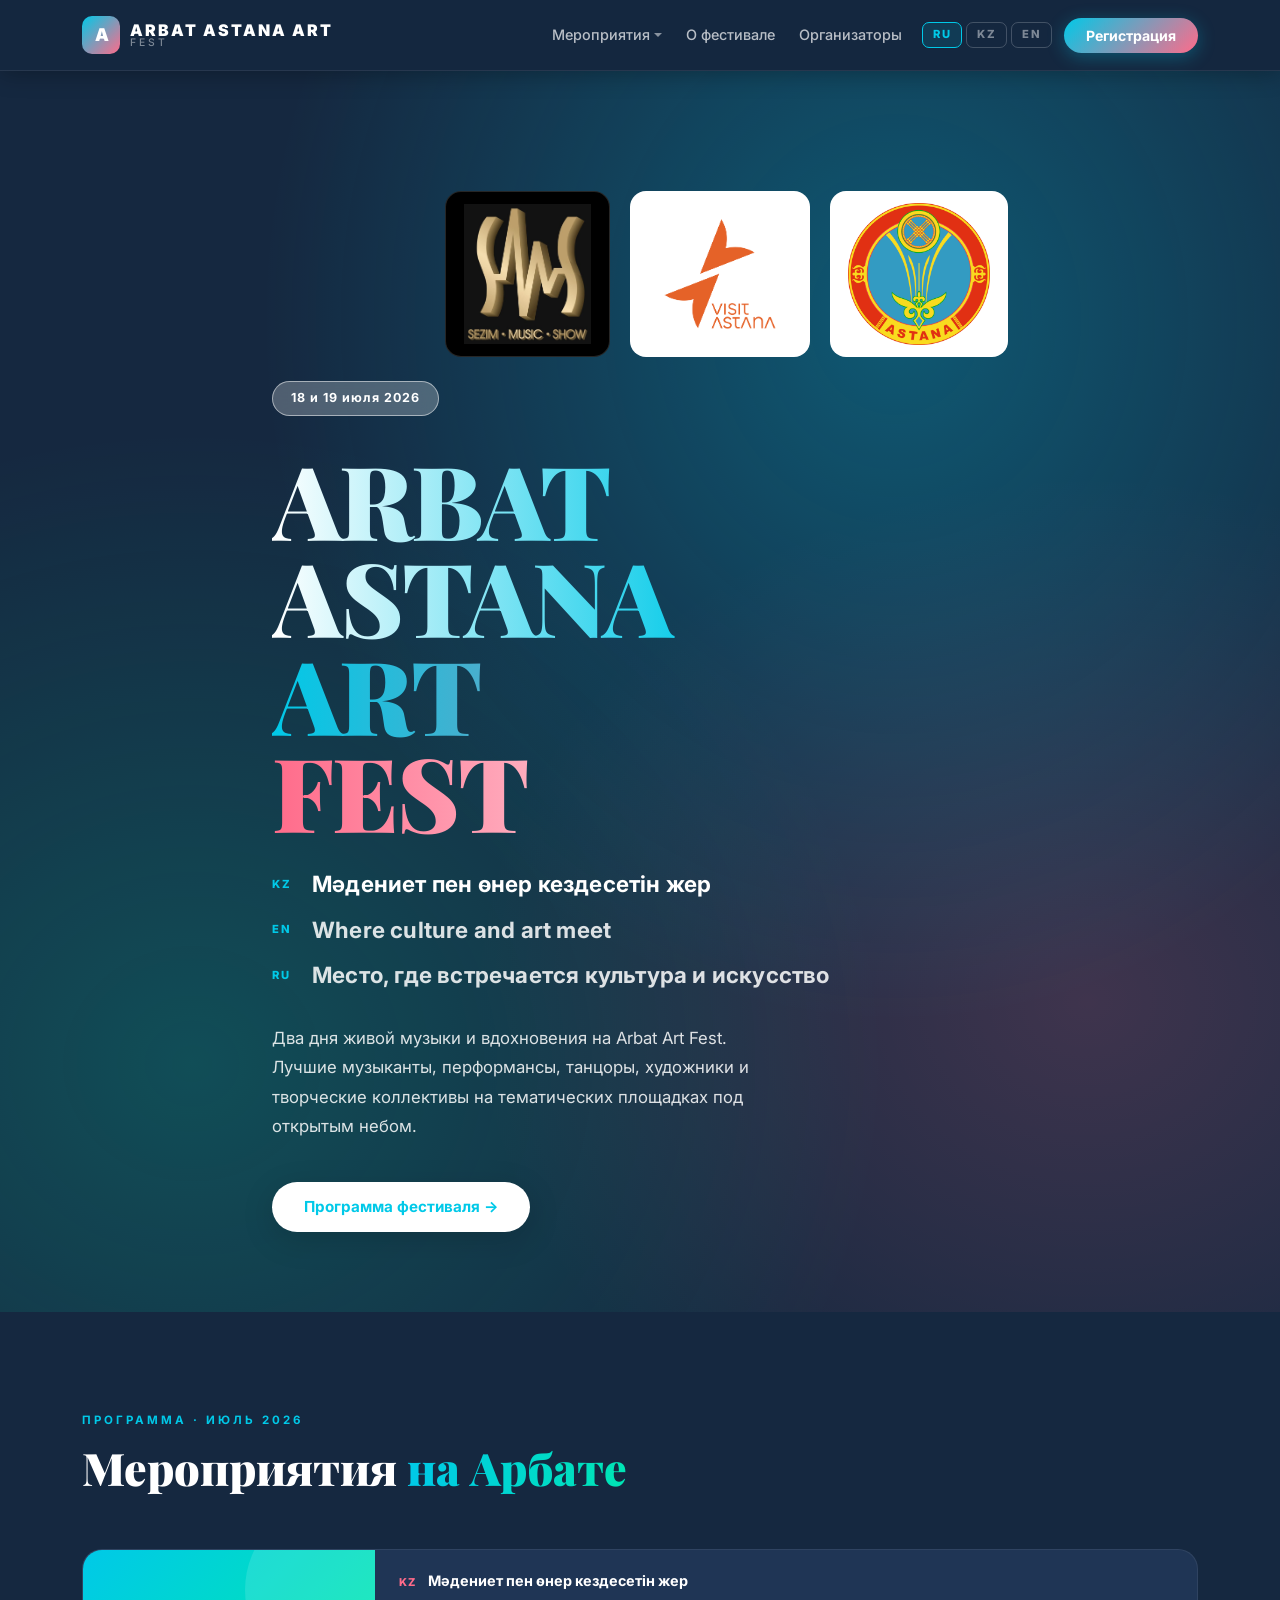
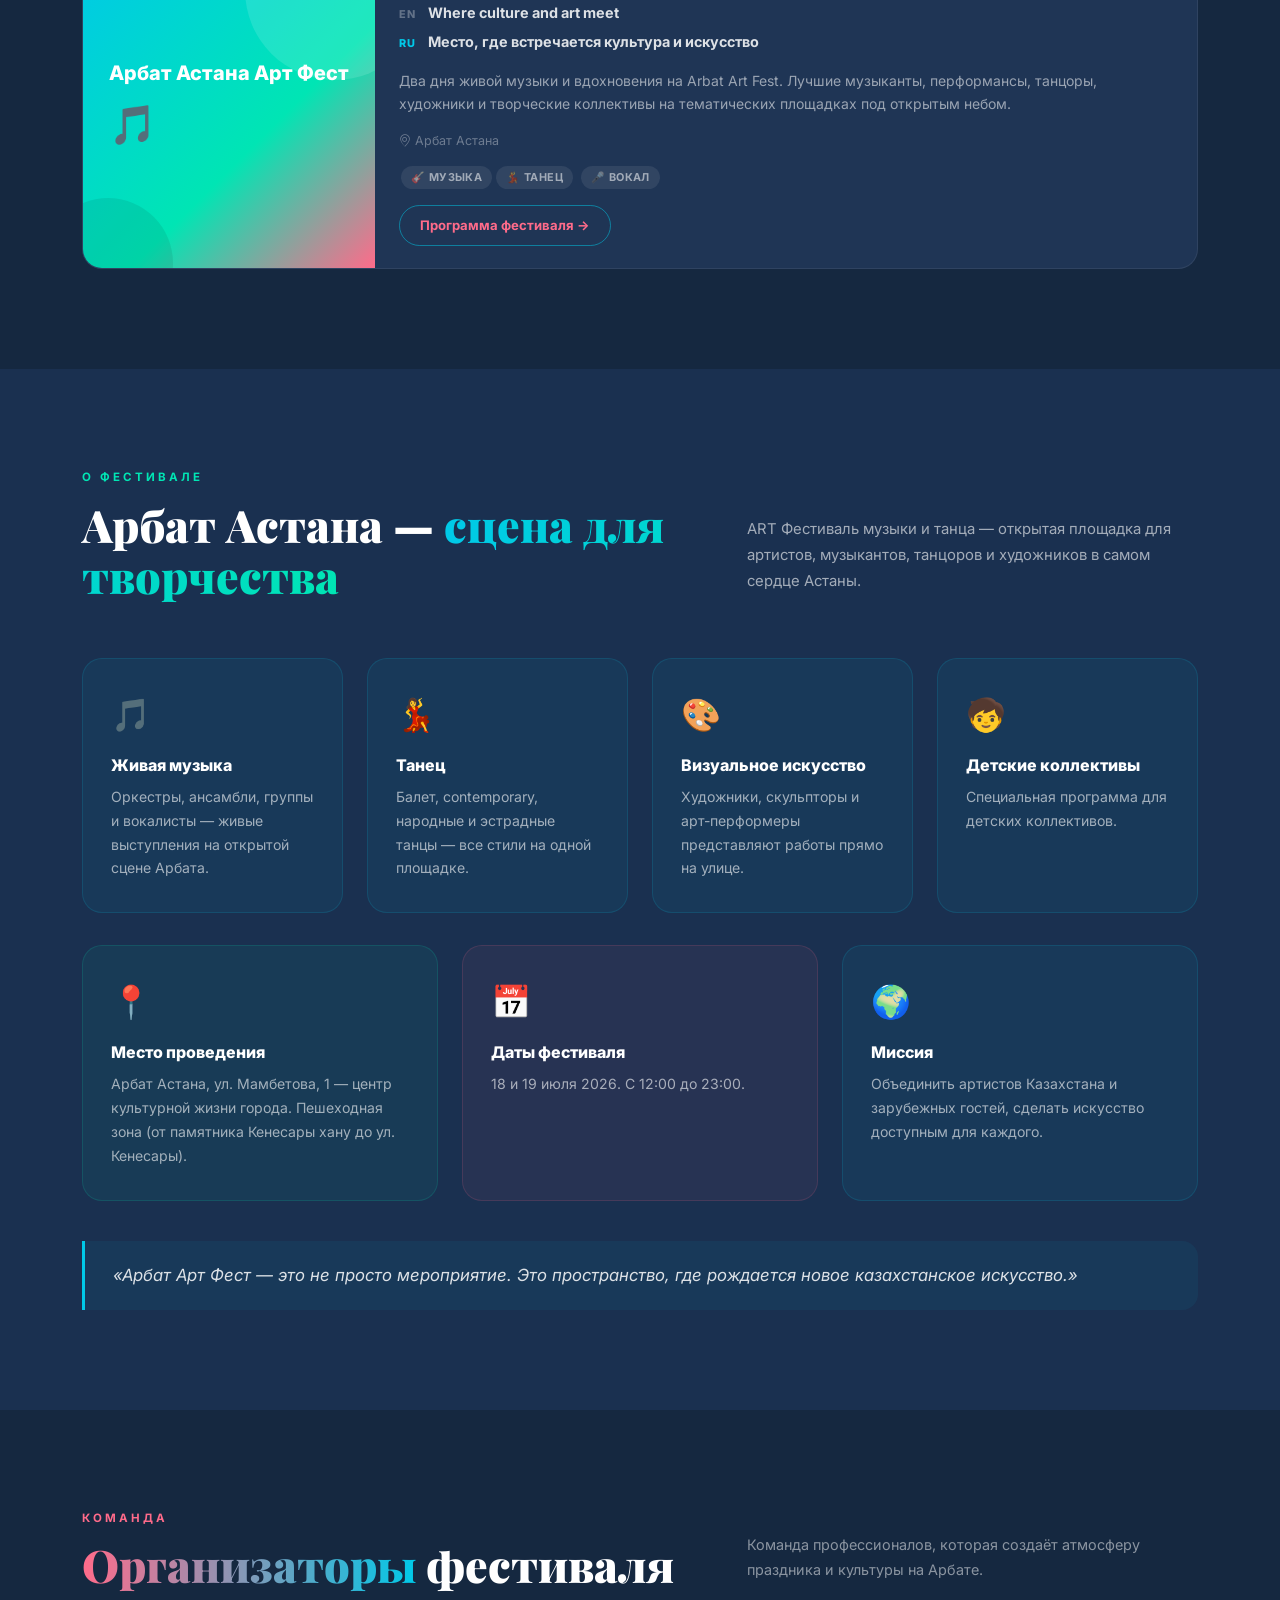
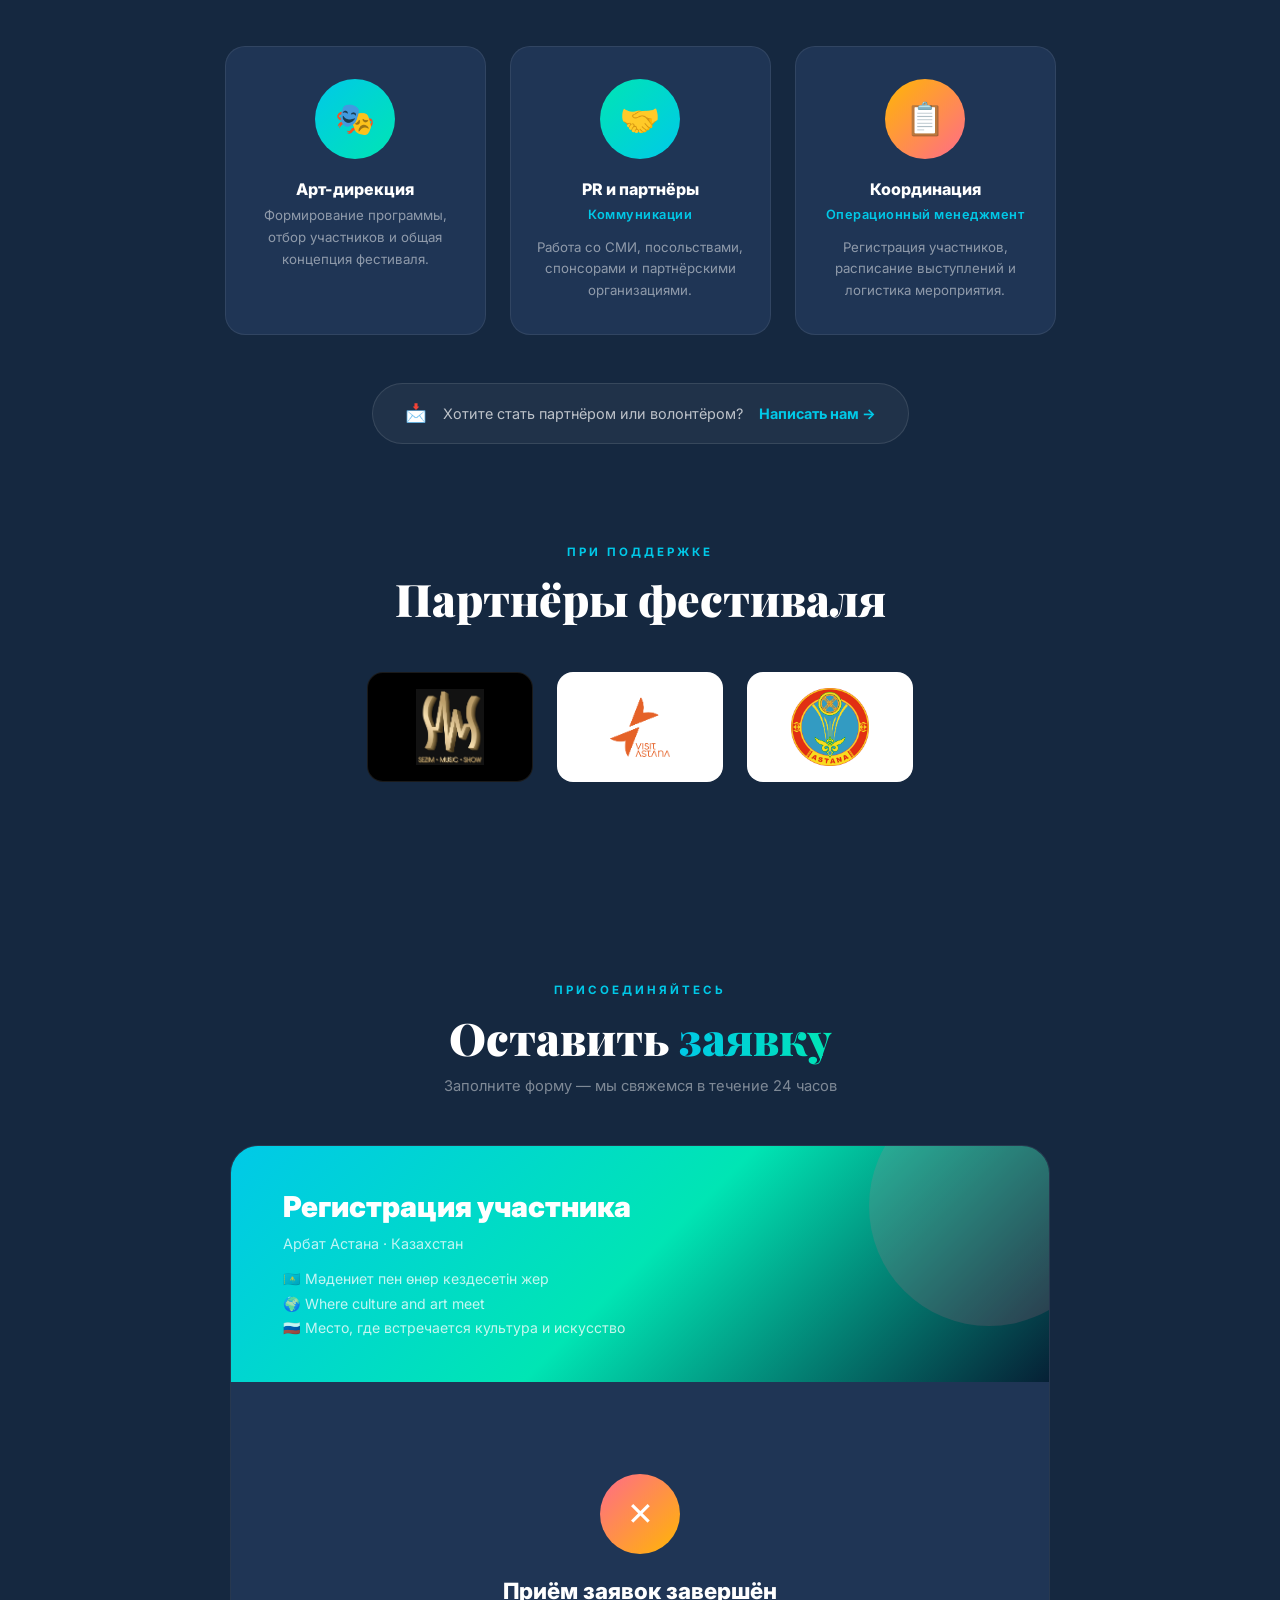
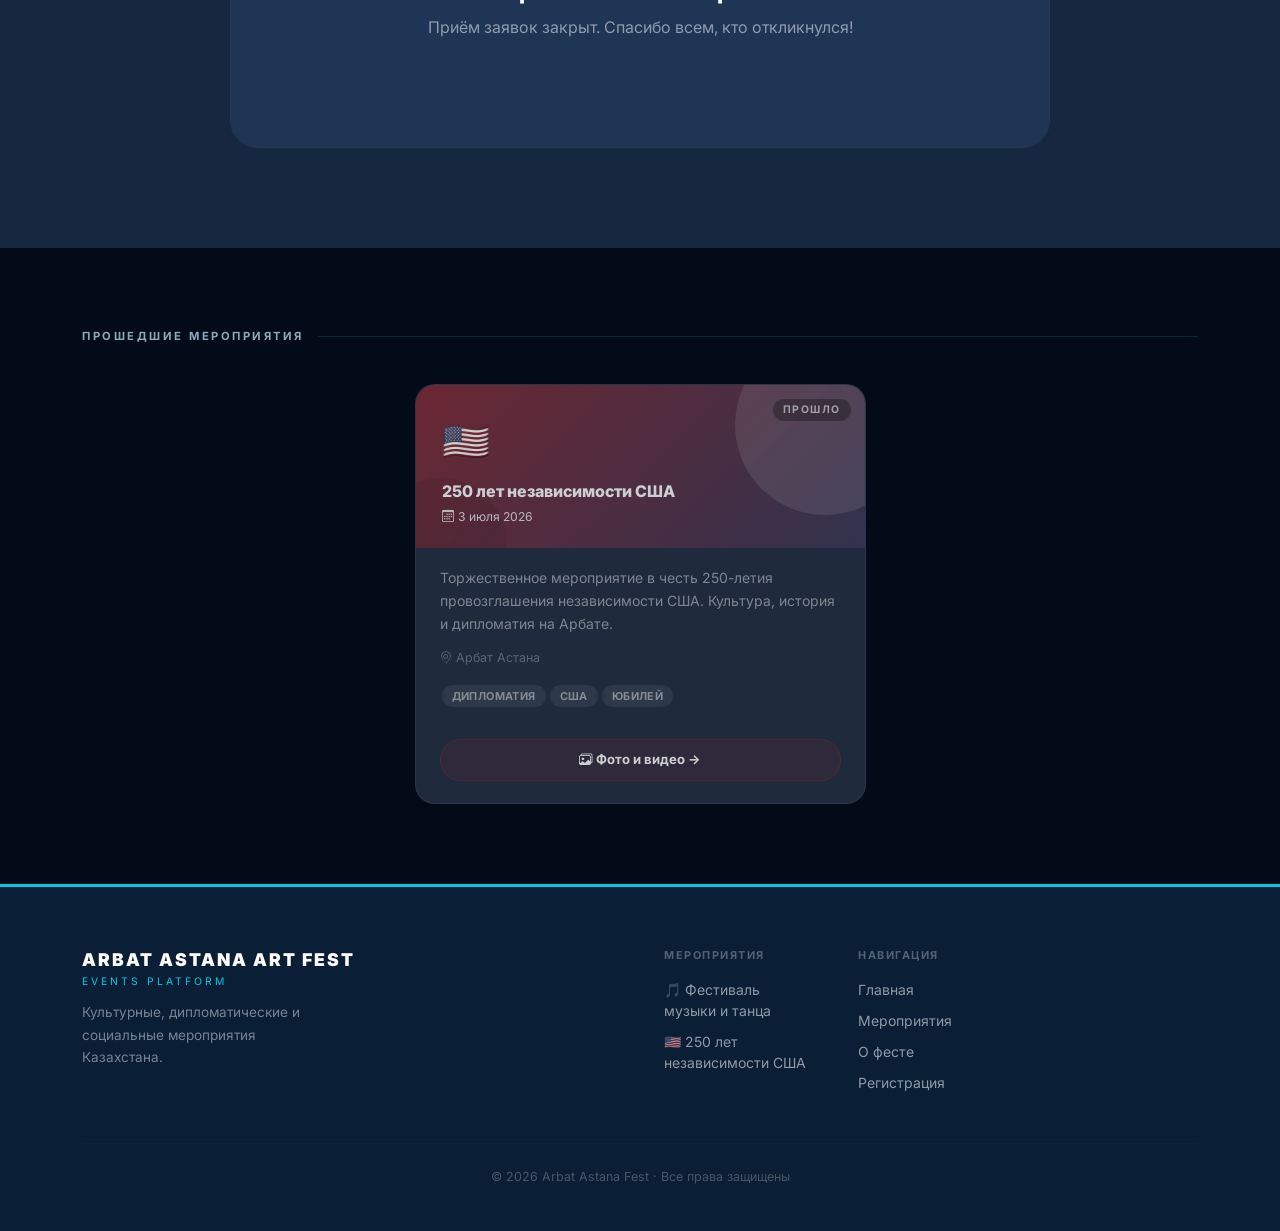
==== commit cb23be9d: "Reorder partner logos: Sezim, Visit Astana, Akimat emblem Consistent order in both the hero strip an" ====
--- a/index.html
+++ b/index.html
@@ -524,10 +524,10 @@
             <img src="static/img/sezim-music-show-logo-cropped.png" alt="Sezim Music Show" style="max-height:100%;object-fit:contain;">
           </div>
           <div style="background:#fff;border-radius:16px;padding:12px 18px;display:flex;align-items:center;height:clamp(90px,13vw,170px);">
-            <img src="static/img/astana-emblem.png" alt="Герб города Астана" style="max-height:100%;object-fit:contain;">
+            <img src="static/img/visit-astana-logo.png" alt="Visit Astana" style="max-height:100%;object-fit:contain;">
           </div>
           <div style="background:#fff;border-radius:16px;padding:12px 18px;display:flex;align-items:center;height:clamp(90px,13vw,170px);">
-            <img src="static/img/visit-astana-logo.png" alt="Visit Astana" style="max-height:100%;object-fit:contain;">
+            <img src="static/img/astana-emblem.png" alt="Герб города Астана (Акимат)" style="max-height:100%;object-fit:contain;">
           </div>
         </div>
 
@@ -832,11 +832,6 @@
     </div>
     <div class="row g-4 justify-content-center align-items-center">
       <div class="col-6 col-sm-4 col-lg-2 text-center">
-        <div style="background:#fff;border-radius:16px;padding:16px;display:flex;align-items:center;justify-content:center;height:110px;">
-          <img src="static/img/astana-emblem.png" alt="Герб города Астана" style="max-width:100%;max-height:100%;object-fit:contain;">
-        </div>
-      </div>
-      <div class="col-6 col-sm-4 col-lg-2 text-center">
         <div style="background:#000;border:1px solid rgba(255,255,255,.1);border-radius:16px;padding:16px;display:flex;align-items:center;justify-content:center;height:110px;">
           <img src="static/img/sezim-music-show-logo-cropped.png" alt="Sezim Music Show" style="max-width:100%;max-height:100%;object-fit:contain;">
         </div>
@@ -844,6 +839,11 @@
       <div class="col-6 col-sm-4 col-lg-2 text-center">
         <div style="background:#fff;border-radius:16px;padding:16px;display:flex;align-items:center;justify-content:center;height:110px;">
           <img src="static/img/visit-astana-logo.png" alt="Visit Astana" style="max-width:100%;max-height:100%;object-fit:contain;">
+        </div>
+      </div>
+      <div class="col-6 col-sm-4 col-lg-2 text-center">
+        <div style="background:#fff;border-radius:16px;padding:16px;display:flex;align-items:center;justify-content:center;height:110px;">
+          <img src="static/img/astana-emblem.png" alt="Герб города Астана (Акимат)" style="max-width:100%;max-height:100%;object-fit:contain;">
         </div>
       </div>
     </div>
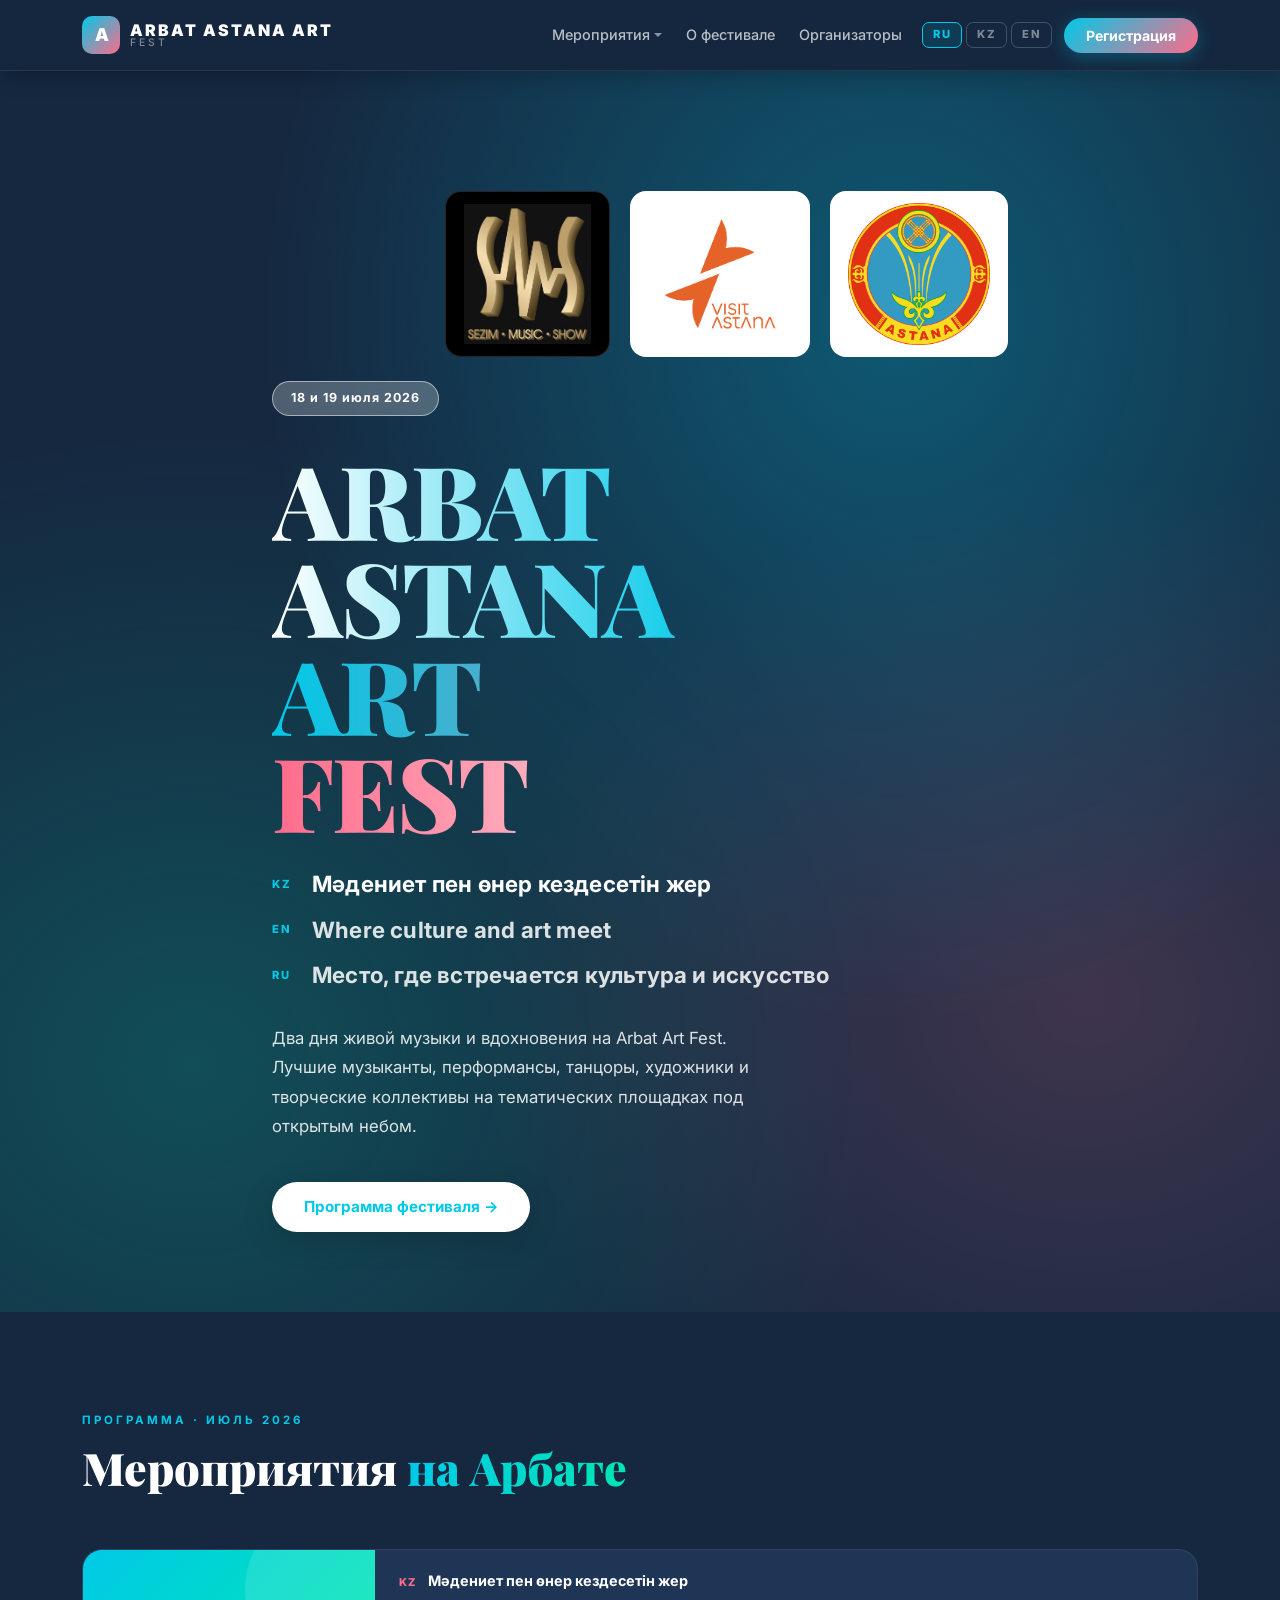
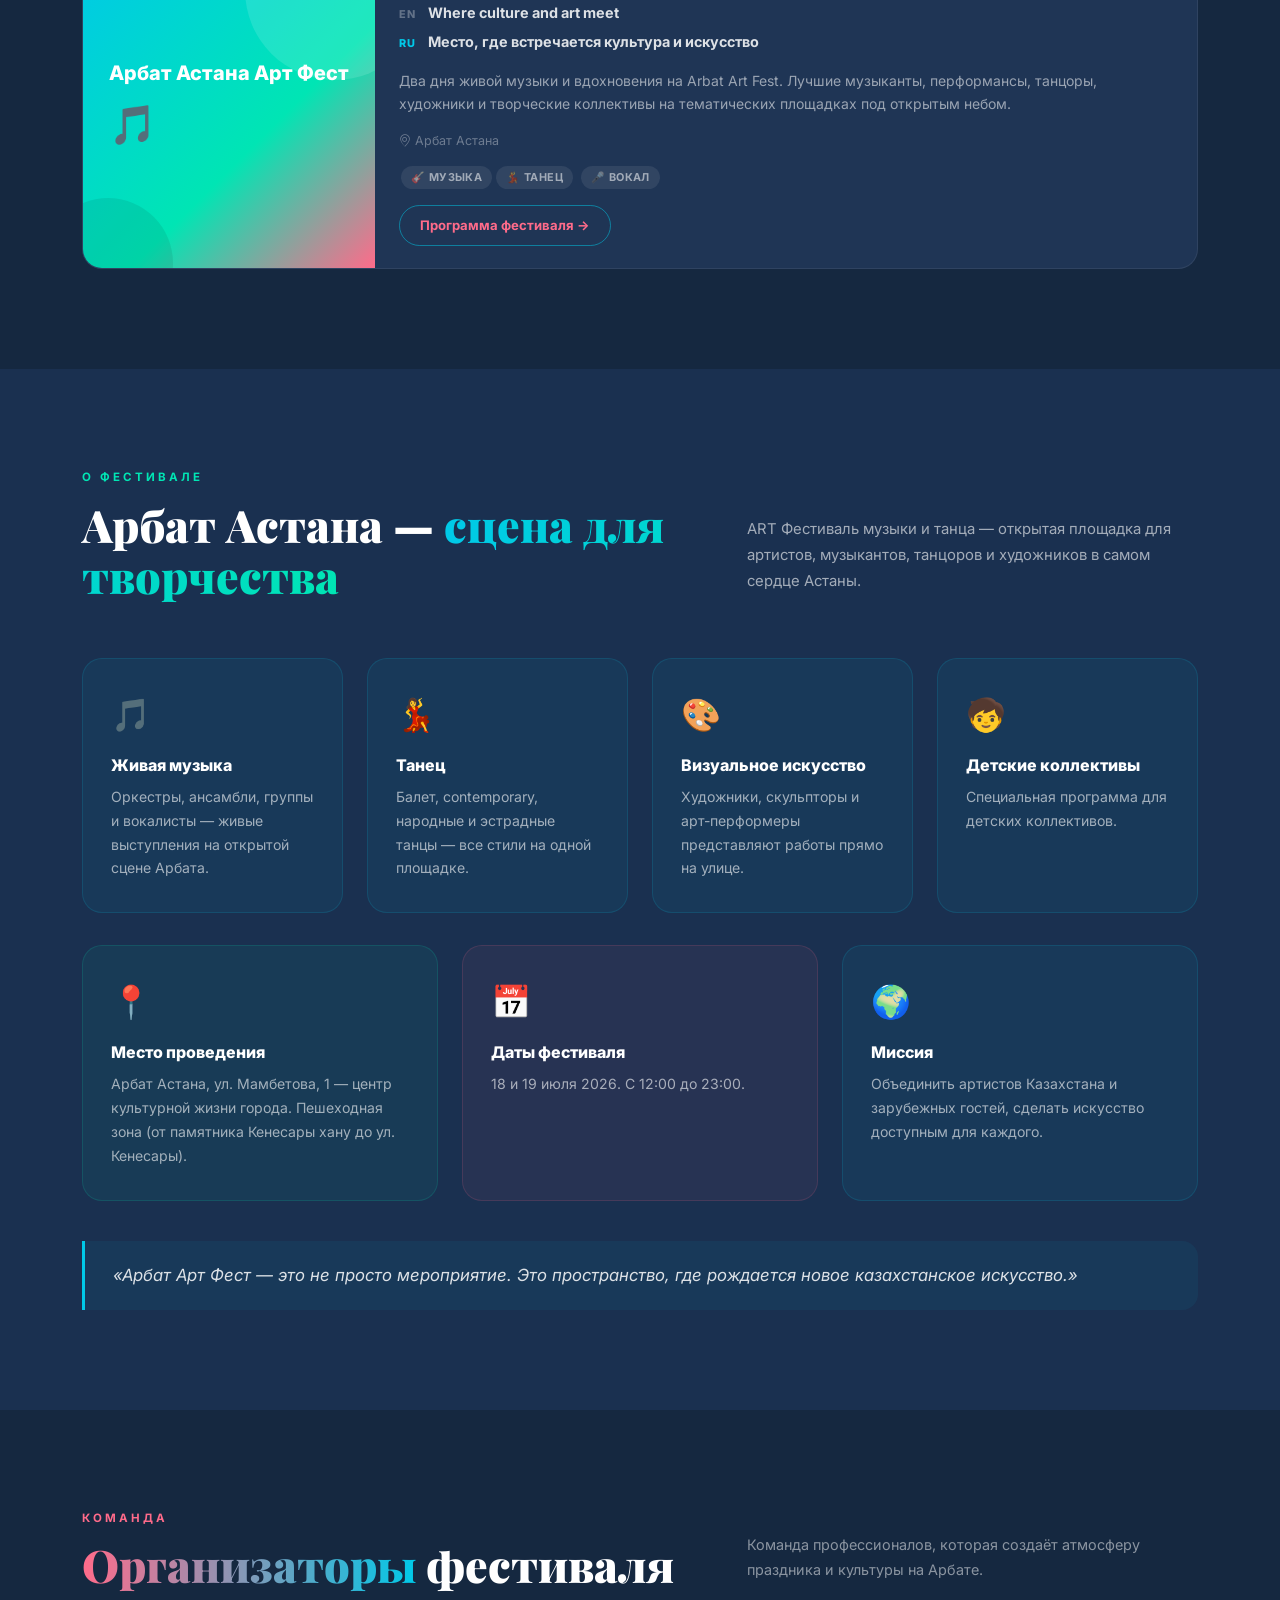
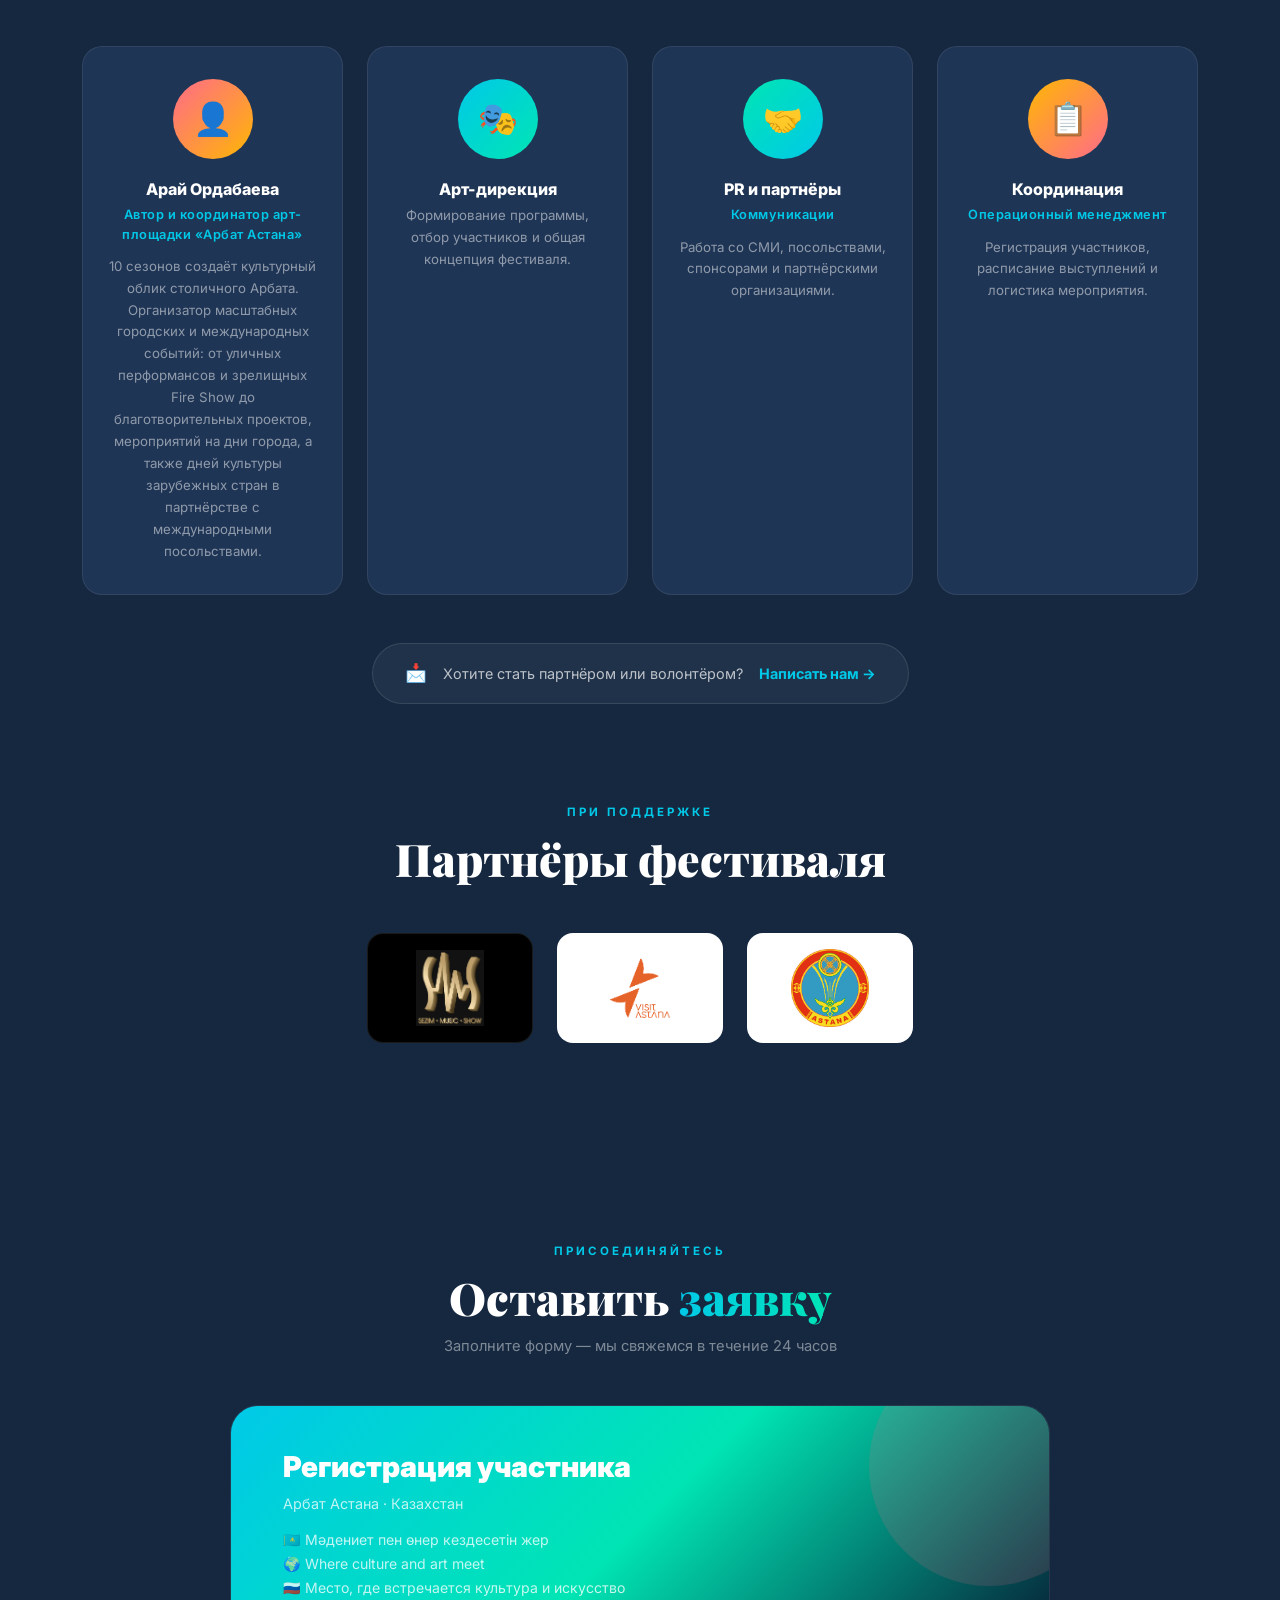
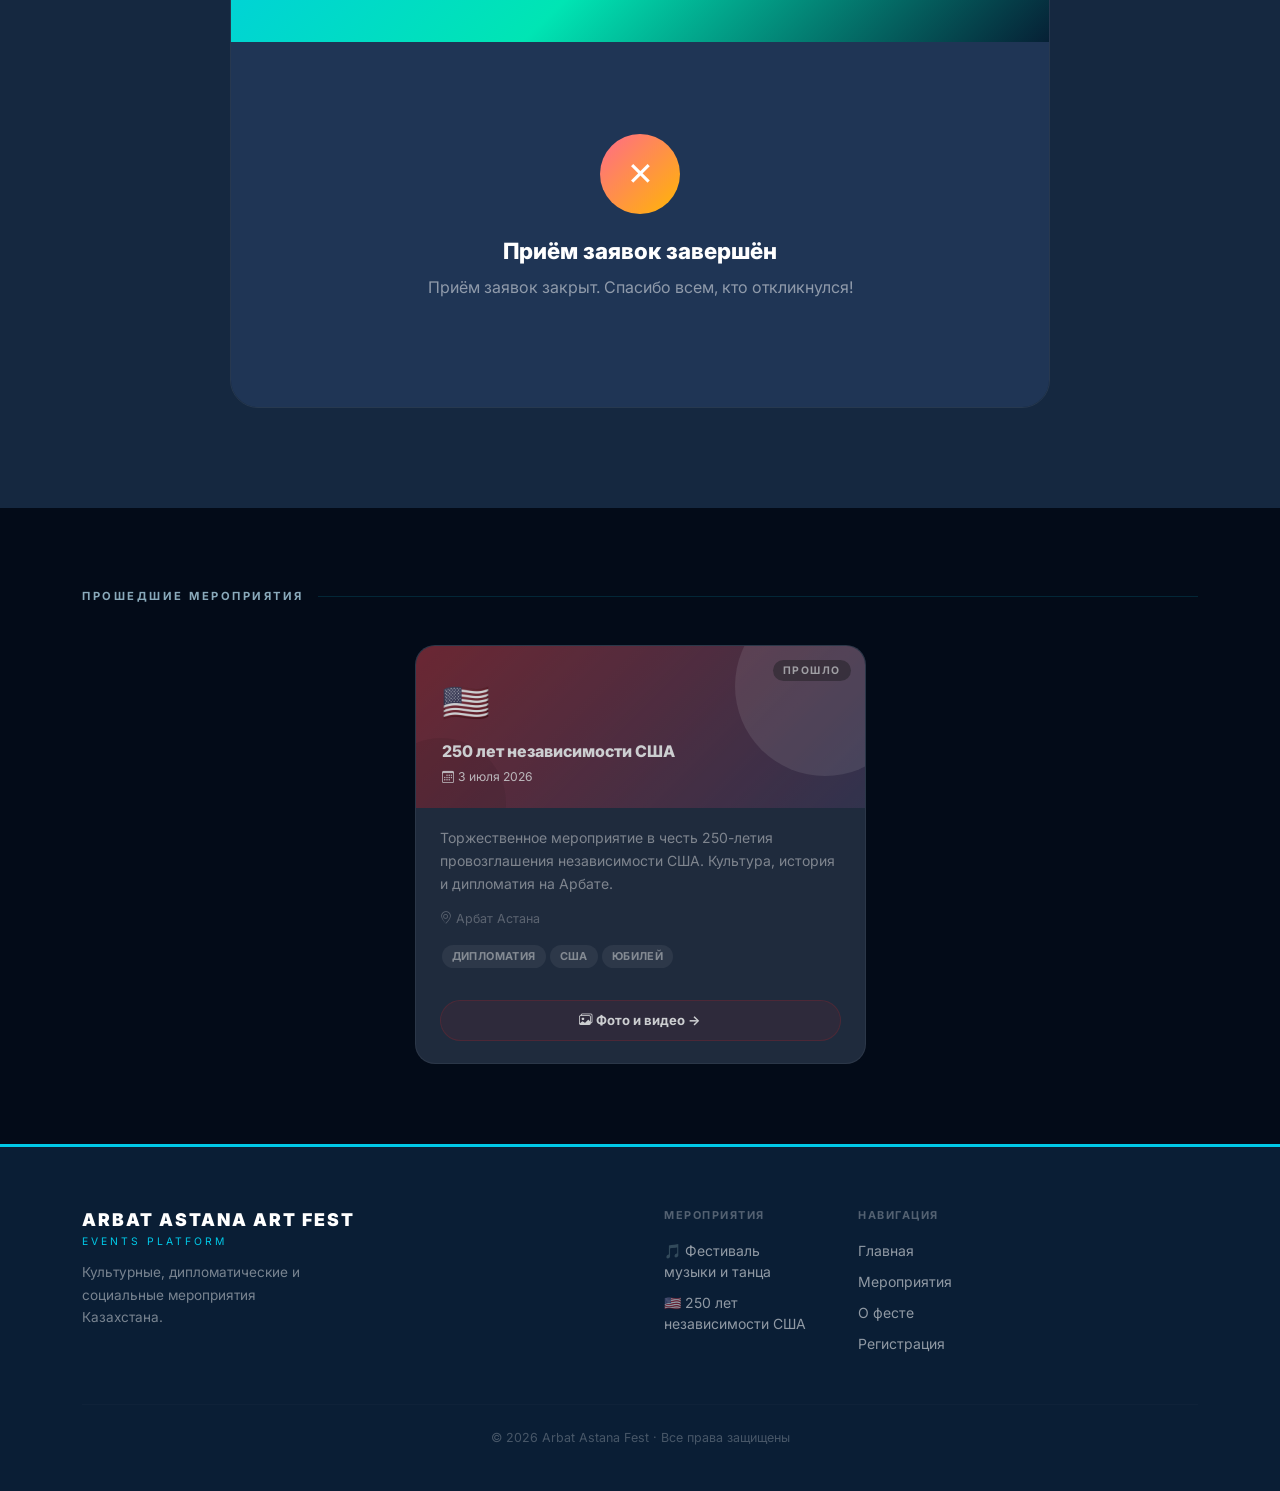
==== commit 548d1c6c: "Add Aray Ordabayeva organizer card Founder and coordinator of the "Arbat Astana" art platform, with " ====
--- a/index.html
+++ b/index.html
@@ -788,6 +788,14 @@
     </div>
 
     <div class="row g-4 justify-content-center">
+      <div class="col-sm-6 col-lg-3">
+        <div class="org-card">
+          <div class="org-avatar" id="arayAvatar" style="background:linear-gradient(135deg,#FF6B8A,#FFB703);overflow:hidden;">👤</div>
+          <div class="org-name">Арай Ордабаева</div>
+          <div class="org-role">Автор и координатор арт-площадки «Арбат Астана»</div>
+          <div class="org-desc">10 сезонов создаёт культурный облик столичного Арбата. Организатор масштабных городских и международных событий: от уличных перформансов и зрелищных Fire Show до благотворительных проектов, мероприятий на дни города, а также дней культуры зарубежных стран в партнёрстве с международными посольствами.</div>
+        </div>
+      </div>
       <div class="col-sm-6 col-lg-3">
         <div class="org-card">
           <div class="org-avatar">🎭</div>
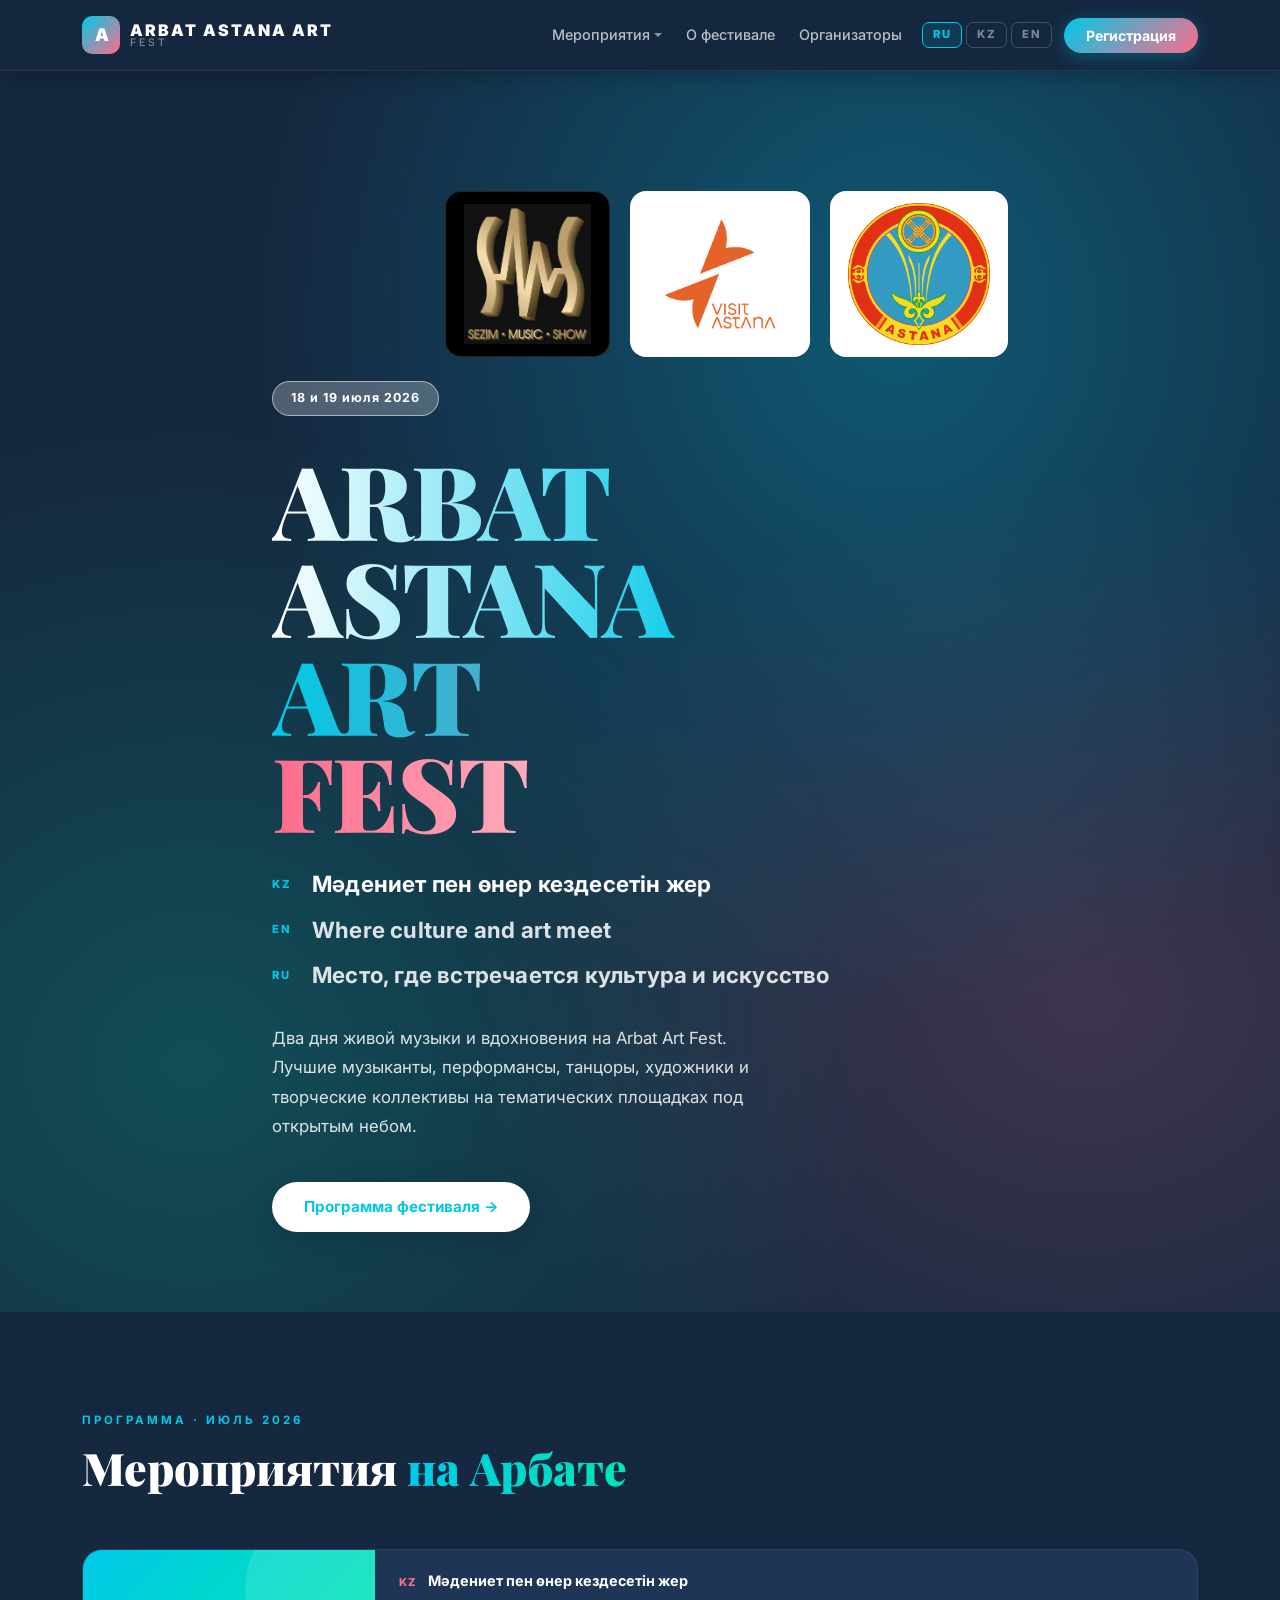
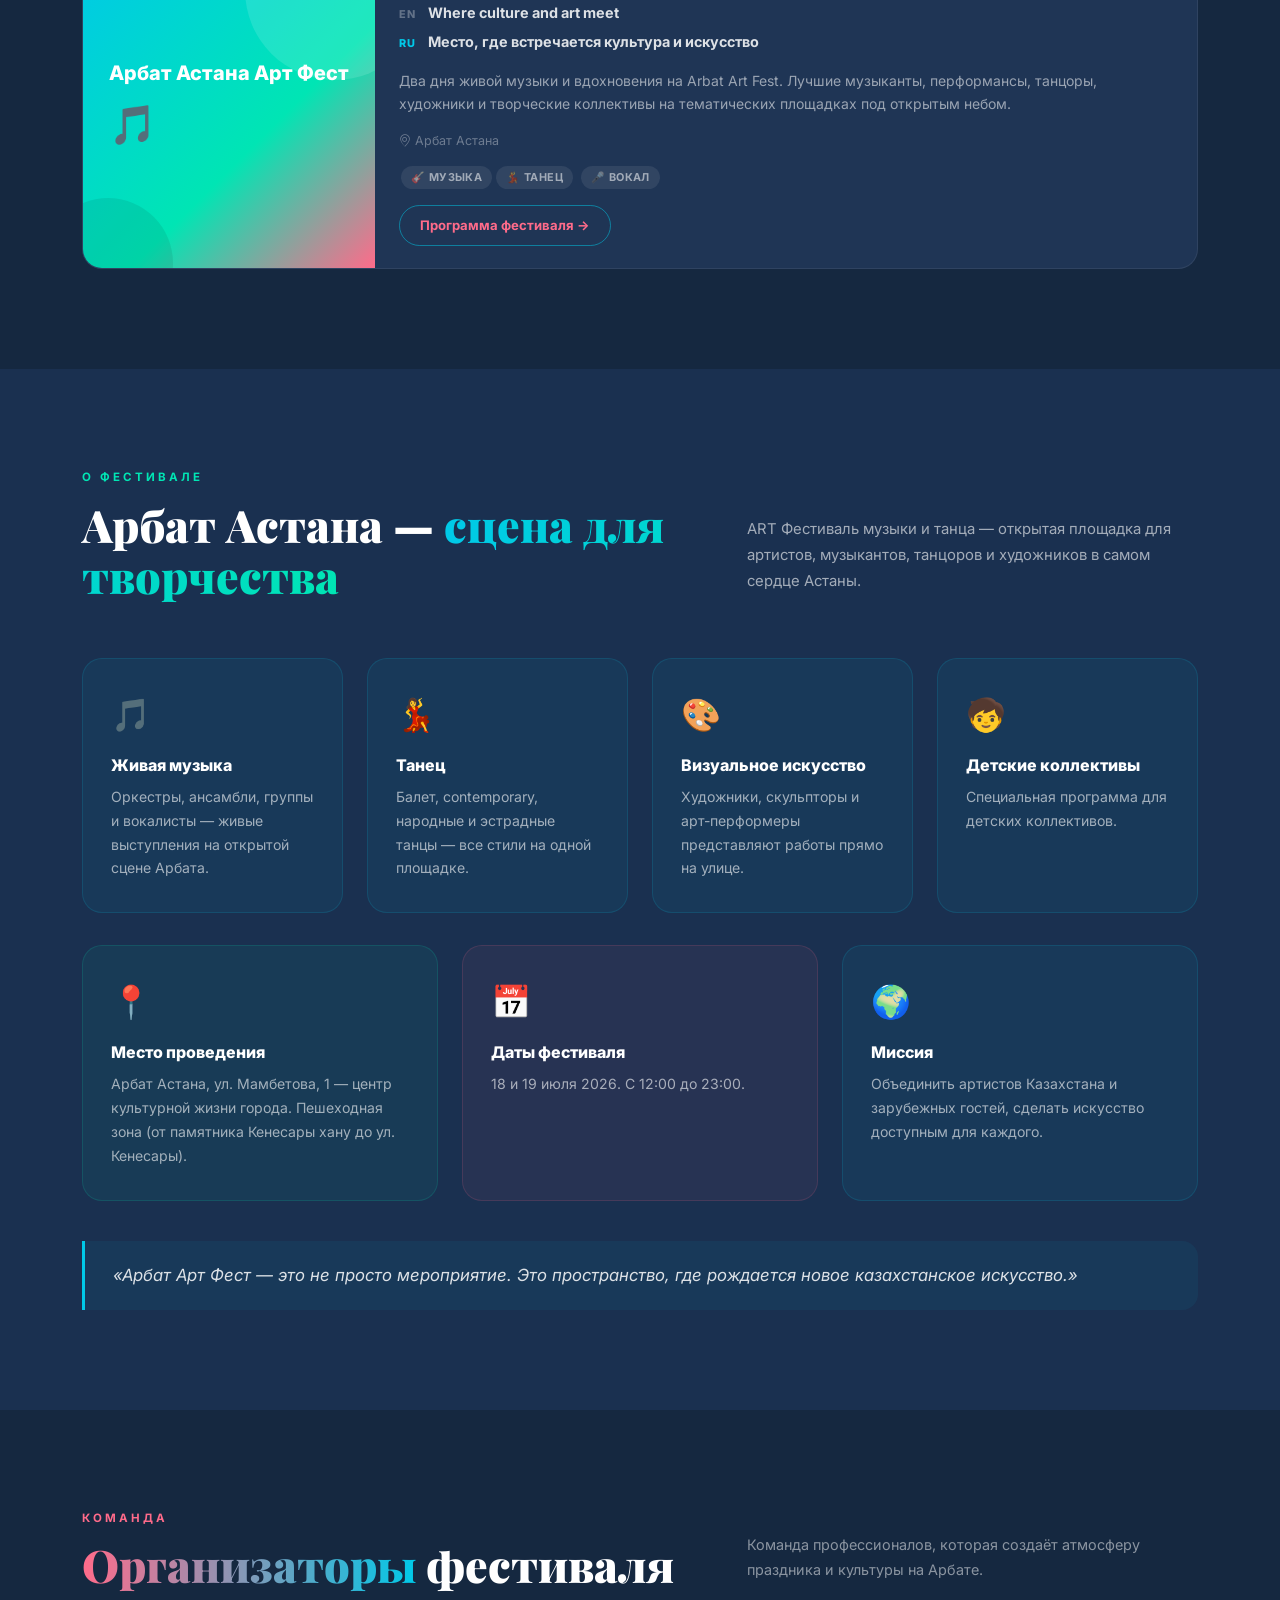
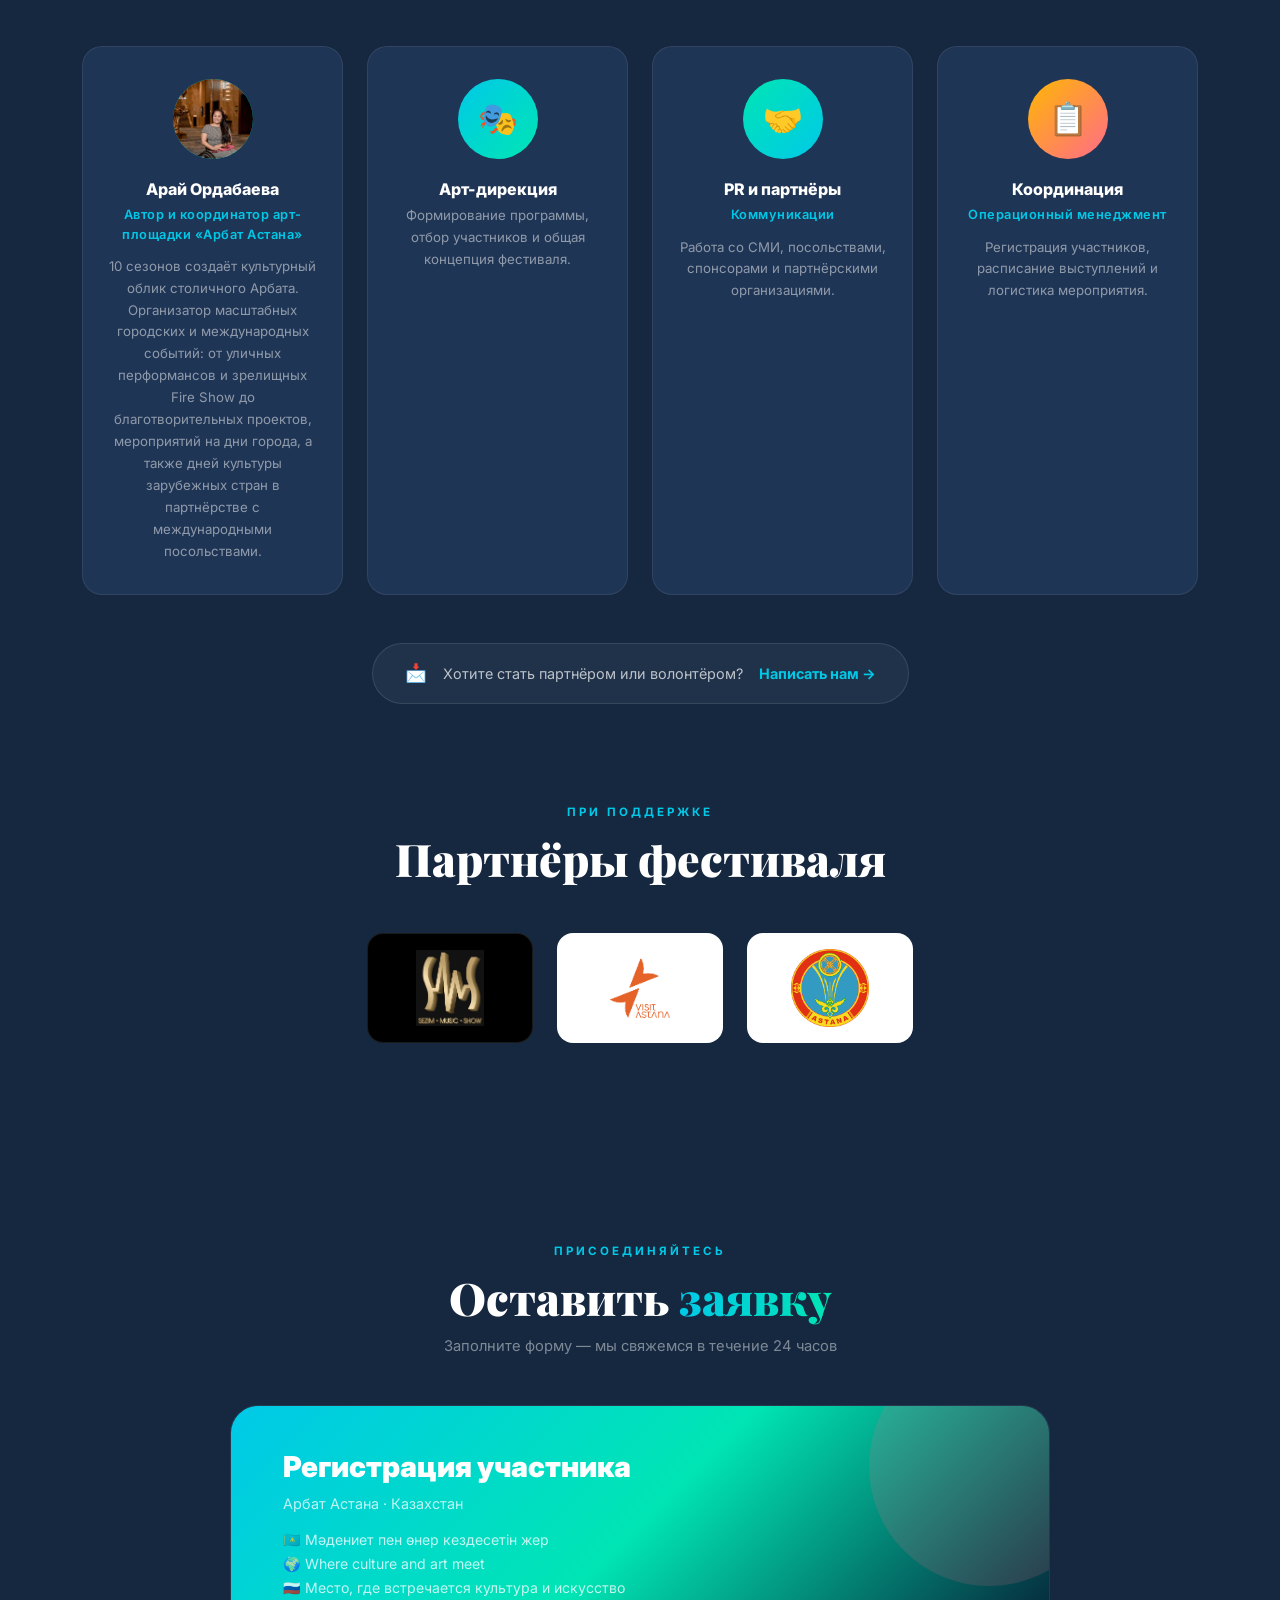
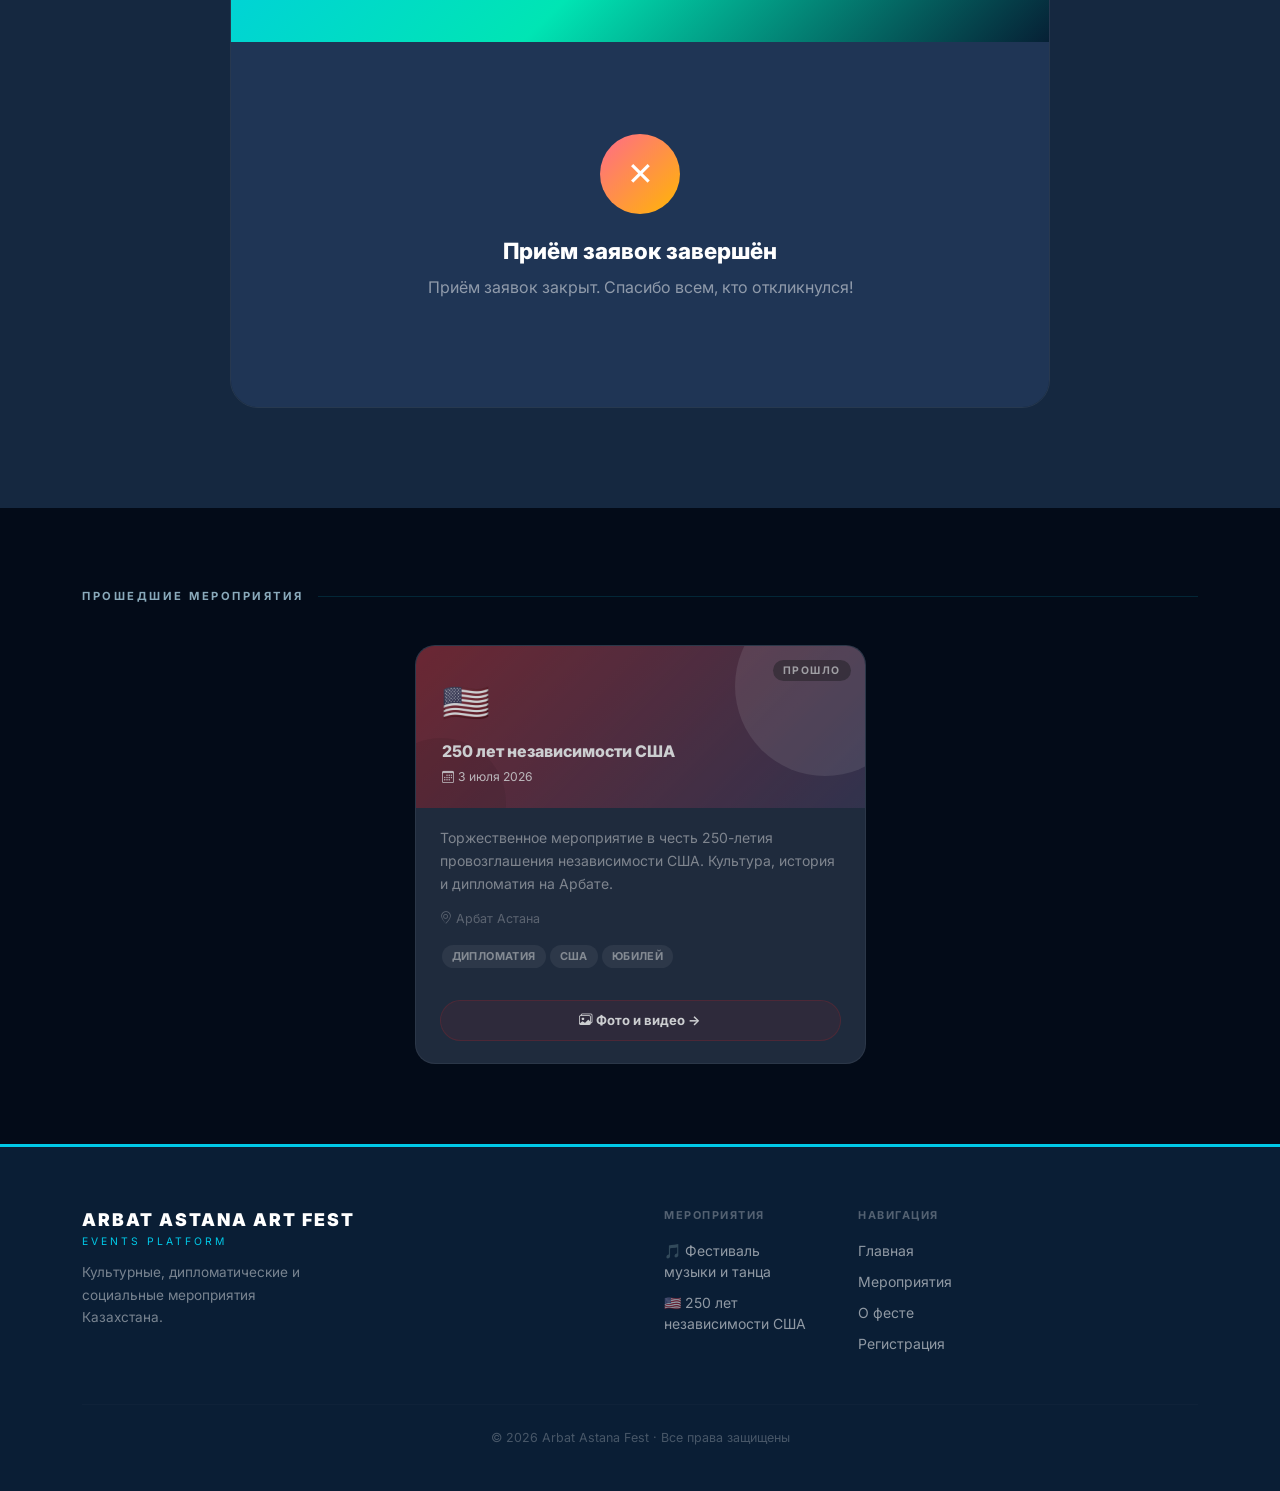
==== commit 7dacde06: "Add Aray Ordabayeva's photo to her organizer card Replace the placeholder avatar with her real portr" ====
--- a/index.html
+++ b/index.html
@@ -790,7 +790,9 @@
     <div class="row g-4 justify-content-center">
       <div class="col-sm-6 col-lg-3">
         <div class="org-card">
-          <div class="org-avatar" id="arayAvatar" style="background:linear-gradient(135deg,#FF6B8A,#FFB703);overflow:hidden;">👤</div>
+          <div class="org-avatar" style="overflow:hidden;padding:0;">
+            <img src="static/img/aray-ordabayeva.jpg" alt="Арай Ордабаева" style="width:100%;height:100%;object-fit:cover;object-position:center 20%;">
+          </div>
           <div class="org-name">Арай Ордабаева</div>
           <div class="org-role">Автор и координатор арт-площадки «Арбат Астана»</div>
           <div class="org-desc">10 сезонов создаёт культурный облик столичного Арбата. Организатор масштабных городских и международных событий: от уличных перформансов и зрелищных Fire Show до благотворительных проектов, мероприятий на дни города, а также дней культуры зарубежных стран в партнёрстве с международными посольствами.</div>
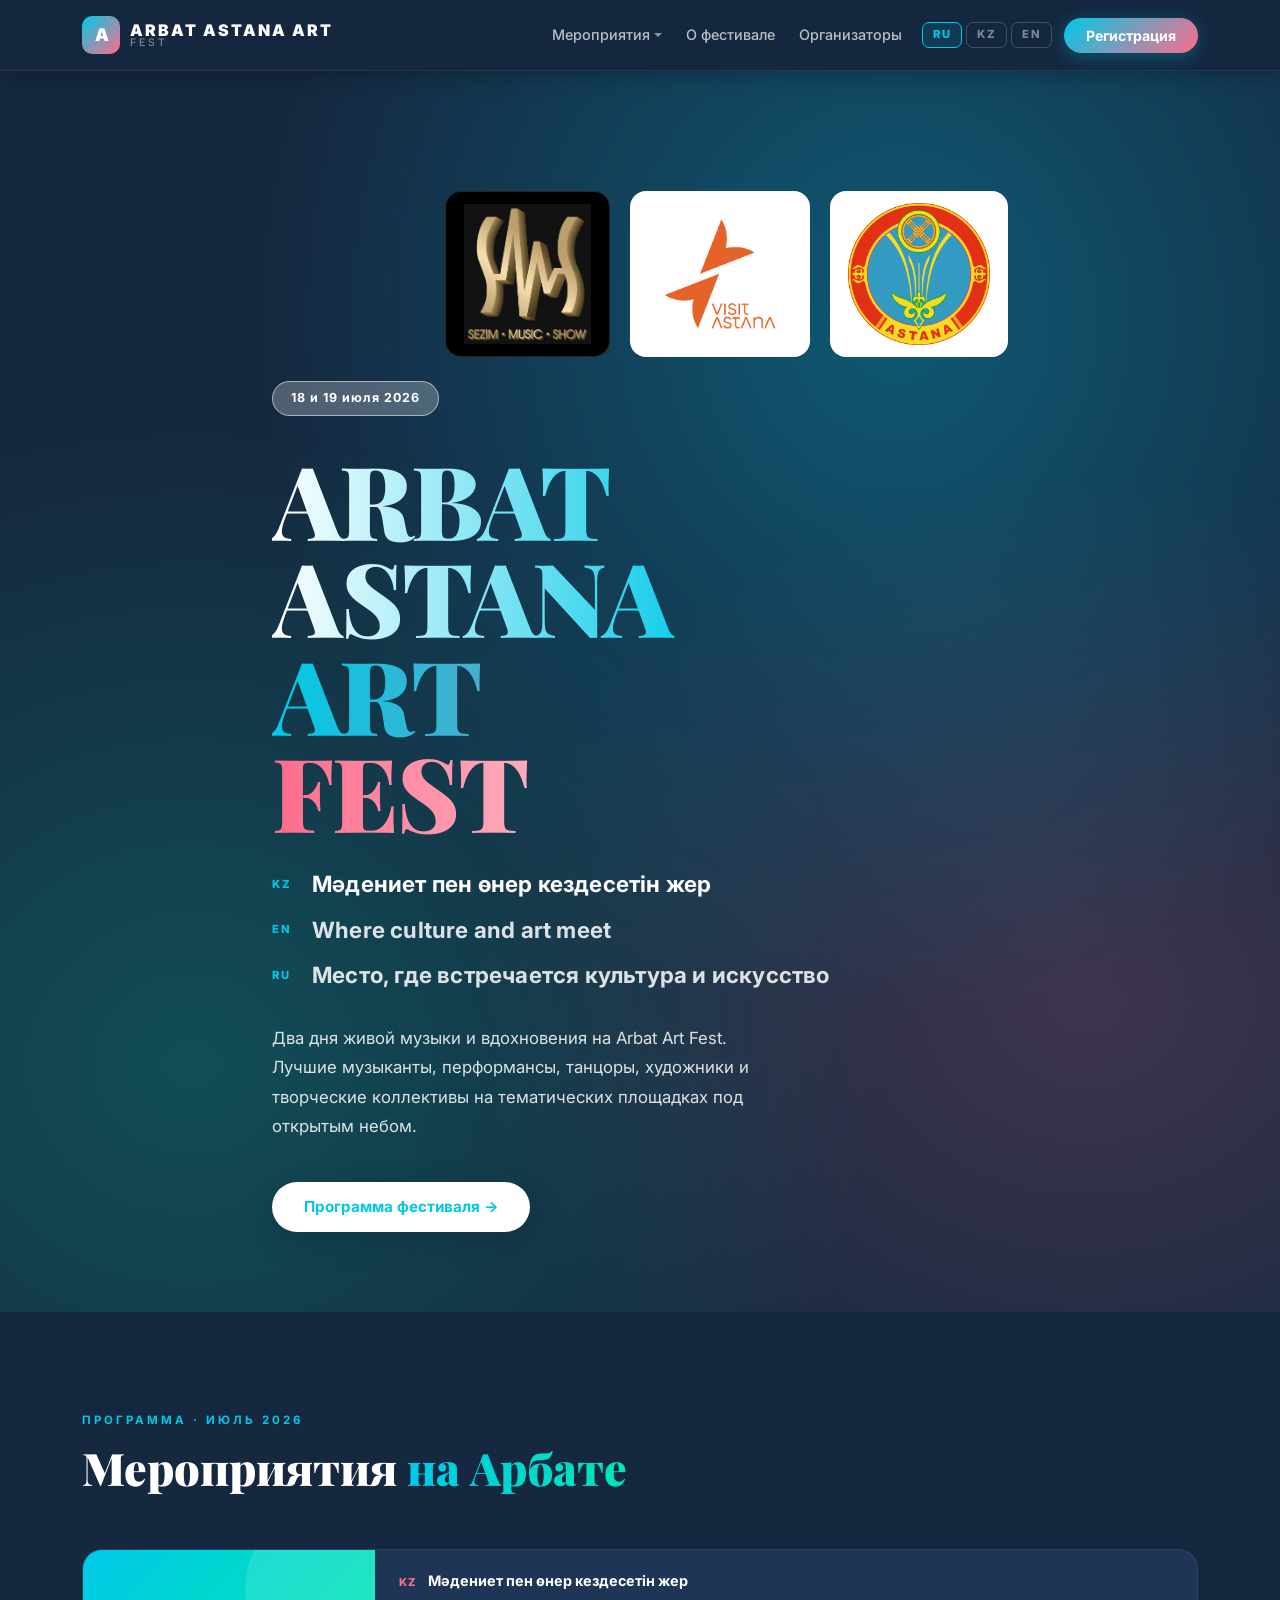
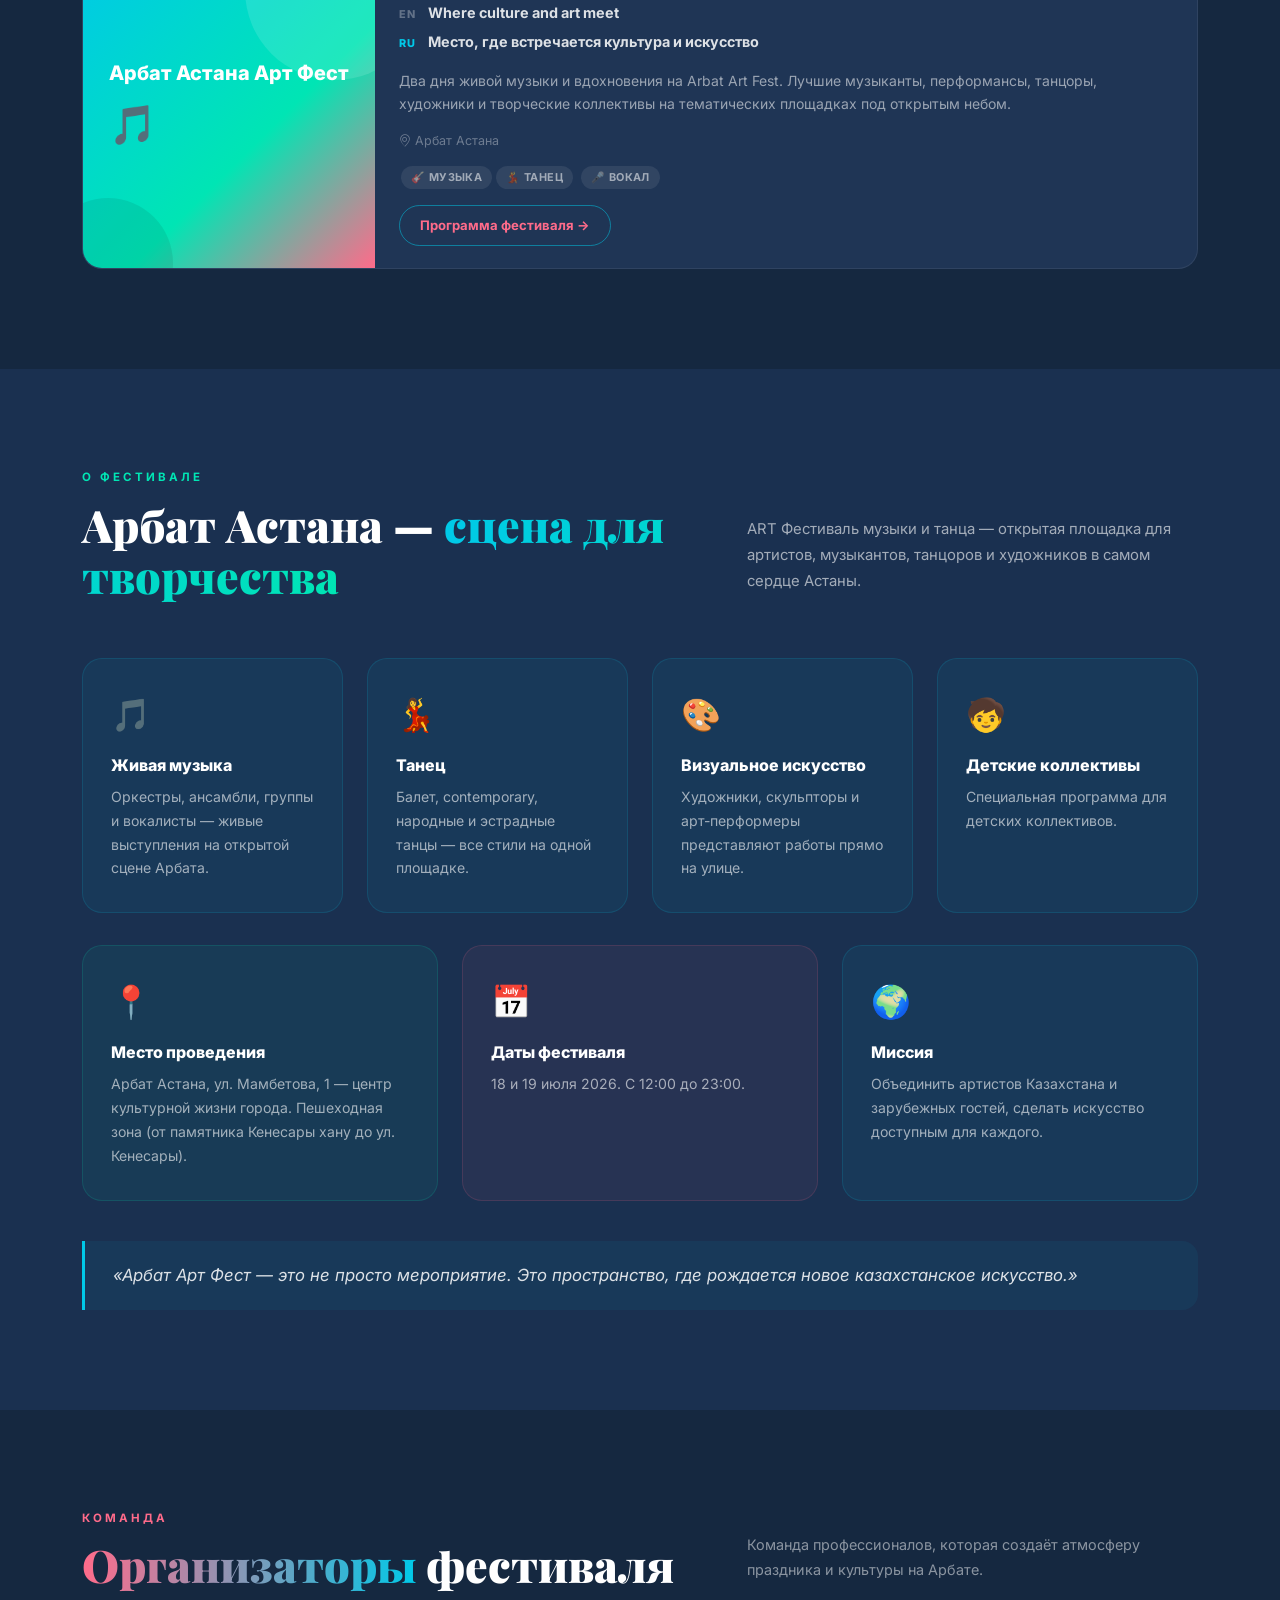
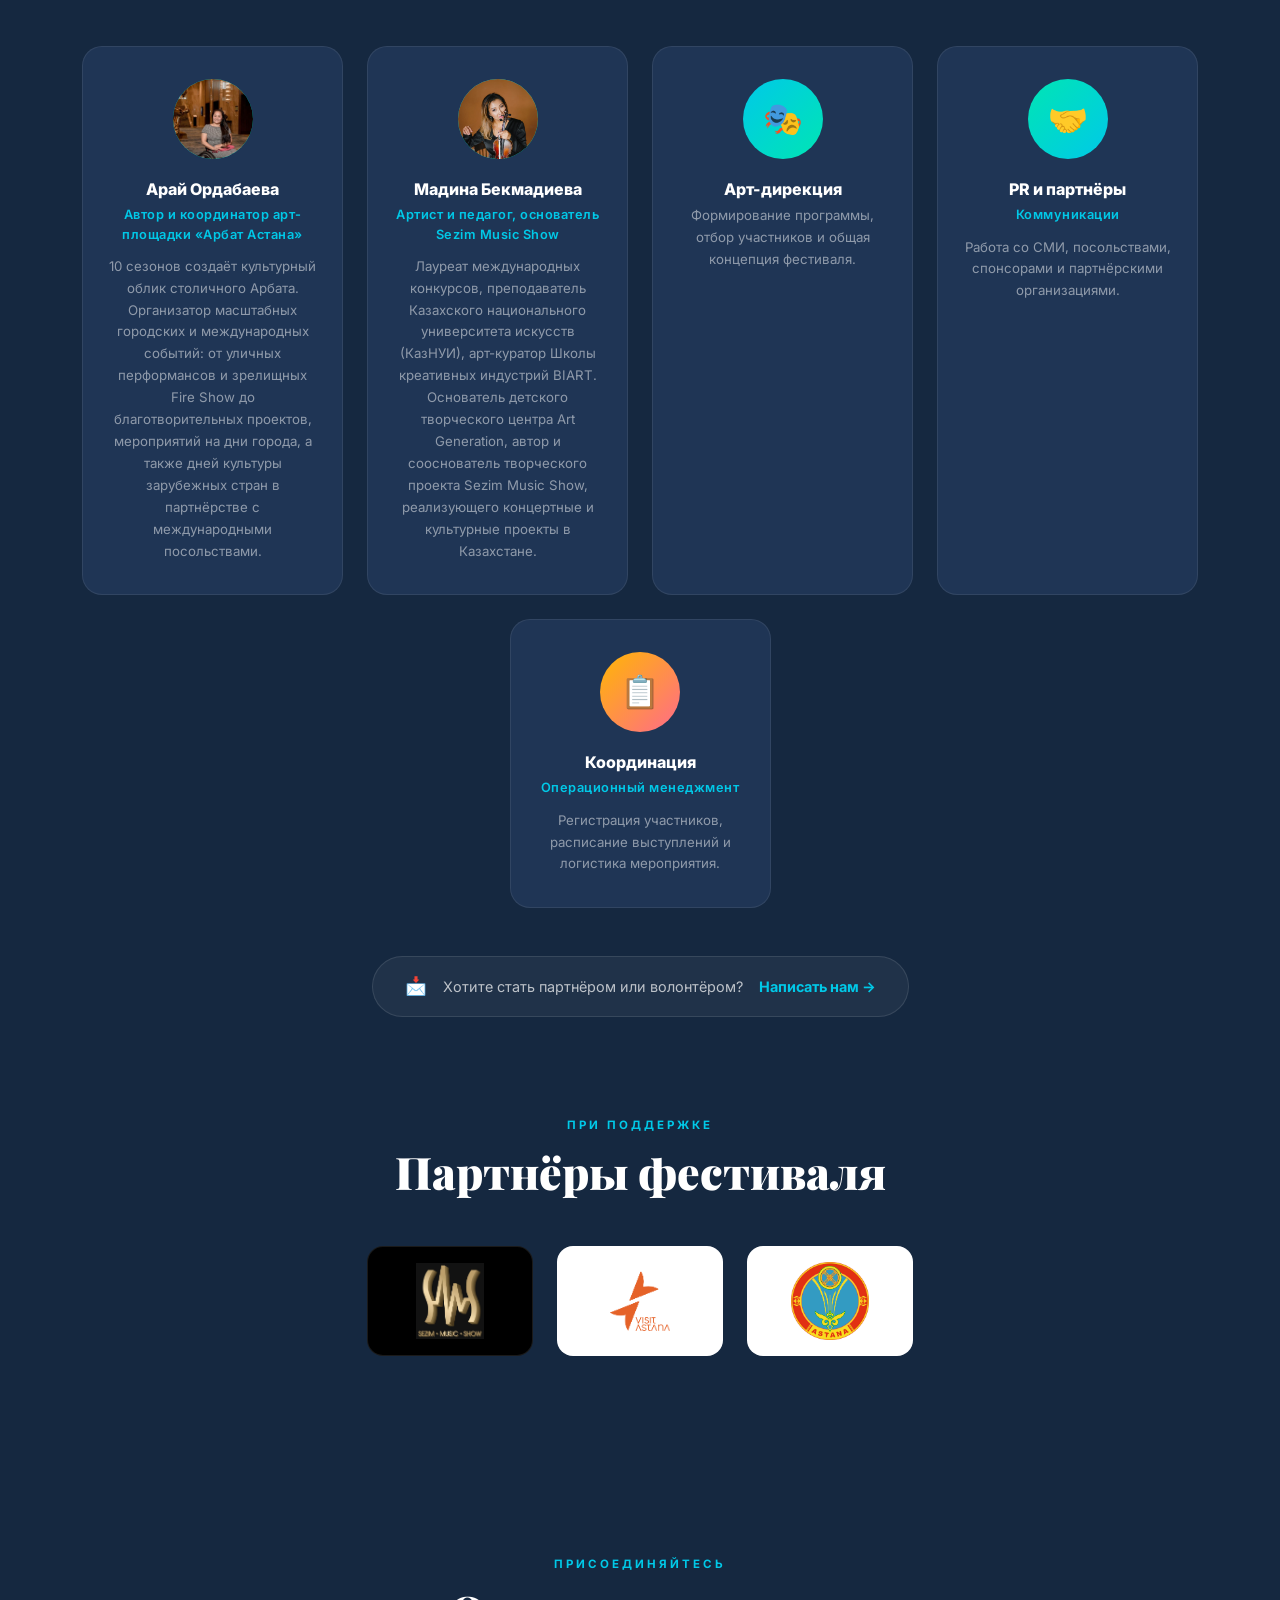
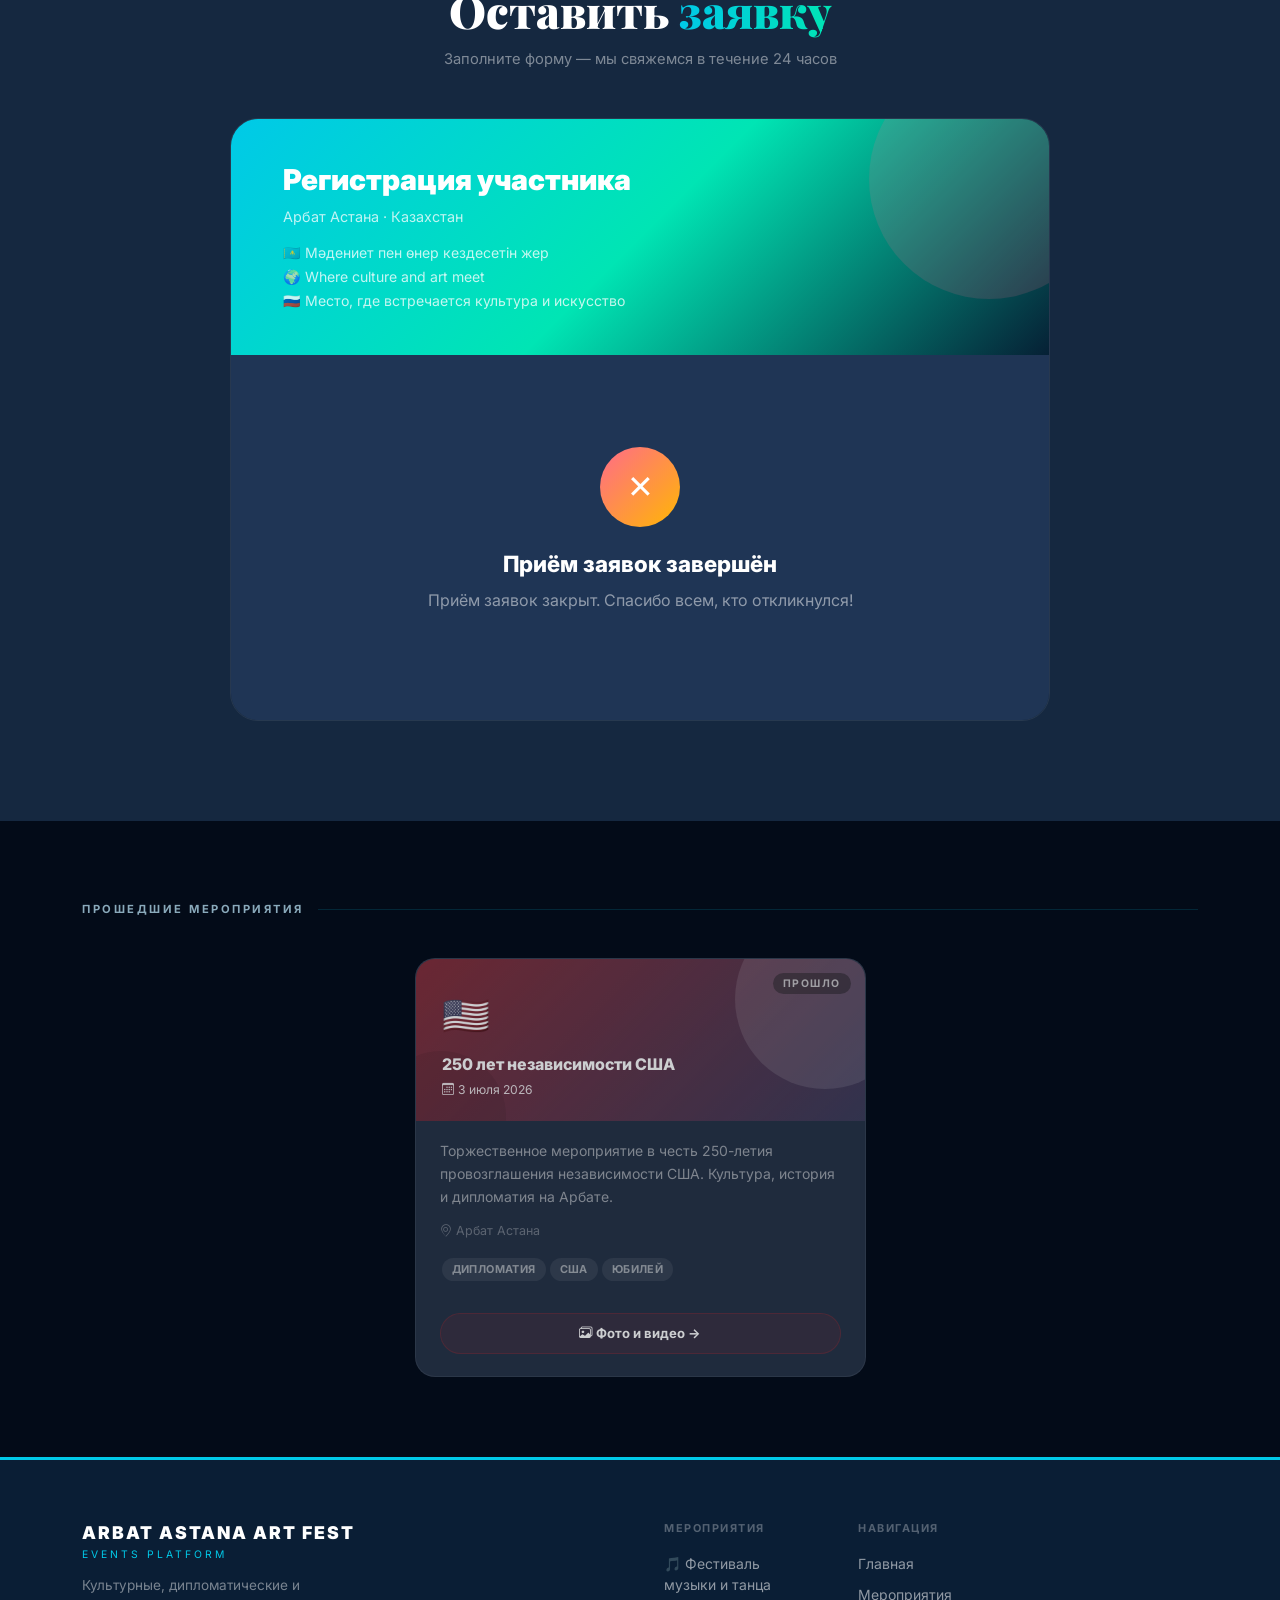
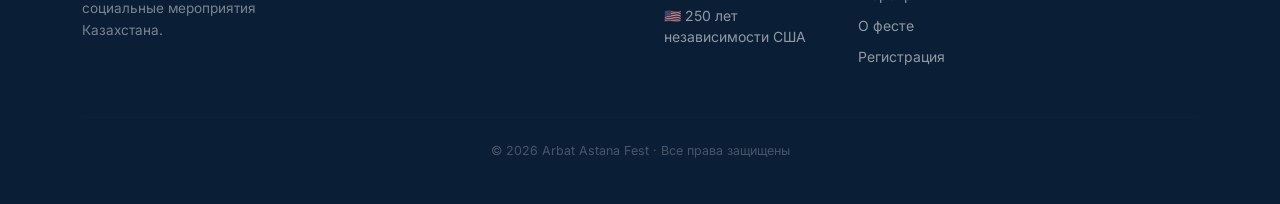
==== commit 18472d8f: "Add Madina Bekmadiyeva organizer card Artist and educator, founder of Sezim Music Show, with photo a" ====
--- a/index.html
+++ b/index.html
@@ -796,6 +796,16 @@
           <div class="org-name">Арай Ордабаева</div>
           <div class="org-role">Автор и координатор арт-площадки «Арбат Астана»</div>
           <div class="org-desc">10 сезонов создаёт культурный облик столичного Арбата. Организатор масштабных городских и международных событий: от уличных перформансов и зрелищных Fire Show до благотворительных проектов, мероприятий на дни города, а также дней культуры зарубежных стран в партнёрстве с международными посольствами.</div>
+        </div>
+      </div>
+      <div class="col-sm-6 col-lg-3">
+        <div class="org-card">
+          <div class="org-avatar" style="overflow:hidden;padding:0;">
+            <img src="static/img/madina-bekmadiyeva.jpg" alt="Мадина Бекмадиева" style="width:100%;height:100%;object-fit:cover;object-position:center 20%;">
+          </div>
+          <div class="org-name">Мадина Бекмадиева</div>
+          <div class="org-role">Артист и педагог, основатель Sezim Music Show</div>
+          <div class="org-desc">Лауреат международных конкурсов, преподаватель Казахского национального университета искусств (КазНУИ), арт-куратор Школы креативных индустрий BIART. Основатель детского творческого центра Art Generation, автор и сооснователь творческого проекта Sezim Music Show, реализующего концертные и культурные проекты в Казахстане.</div>
         </div>
       </div>
       <div class="col-sm-6 col-lg-3">
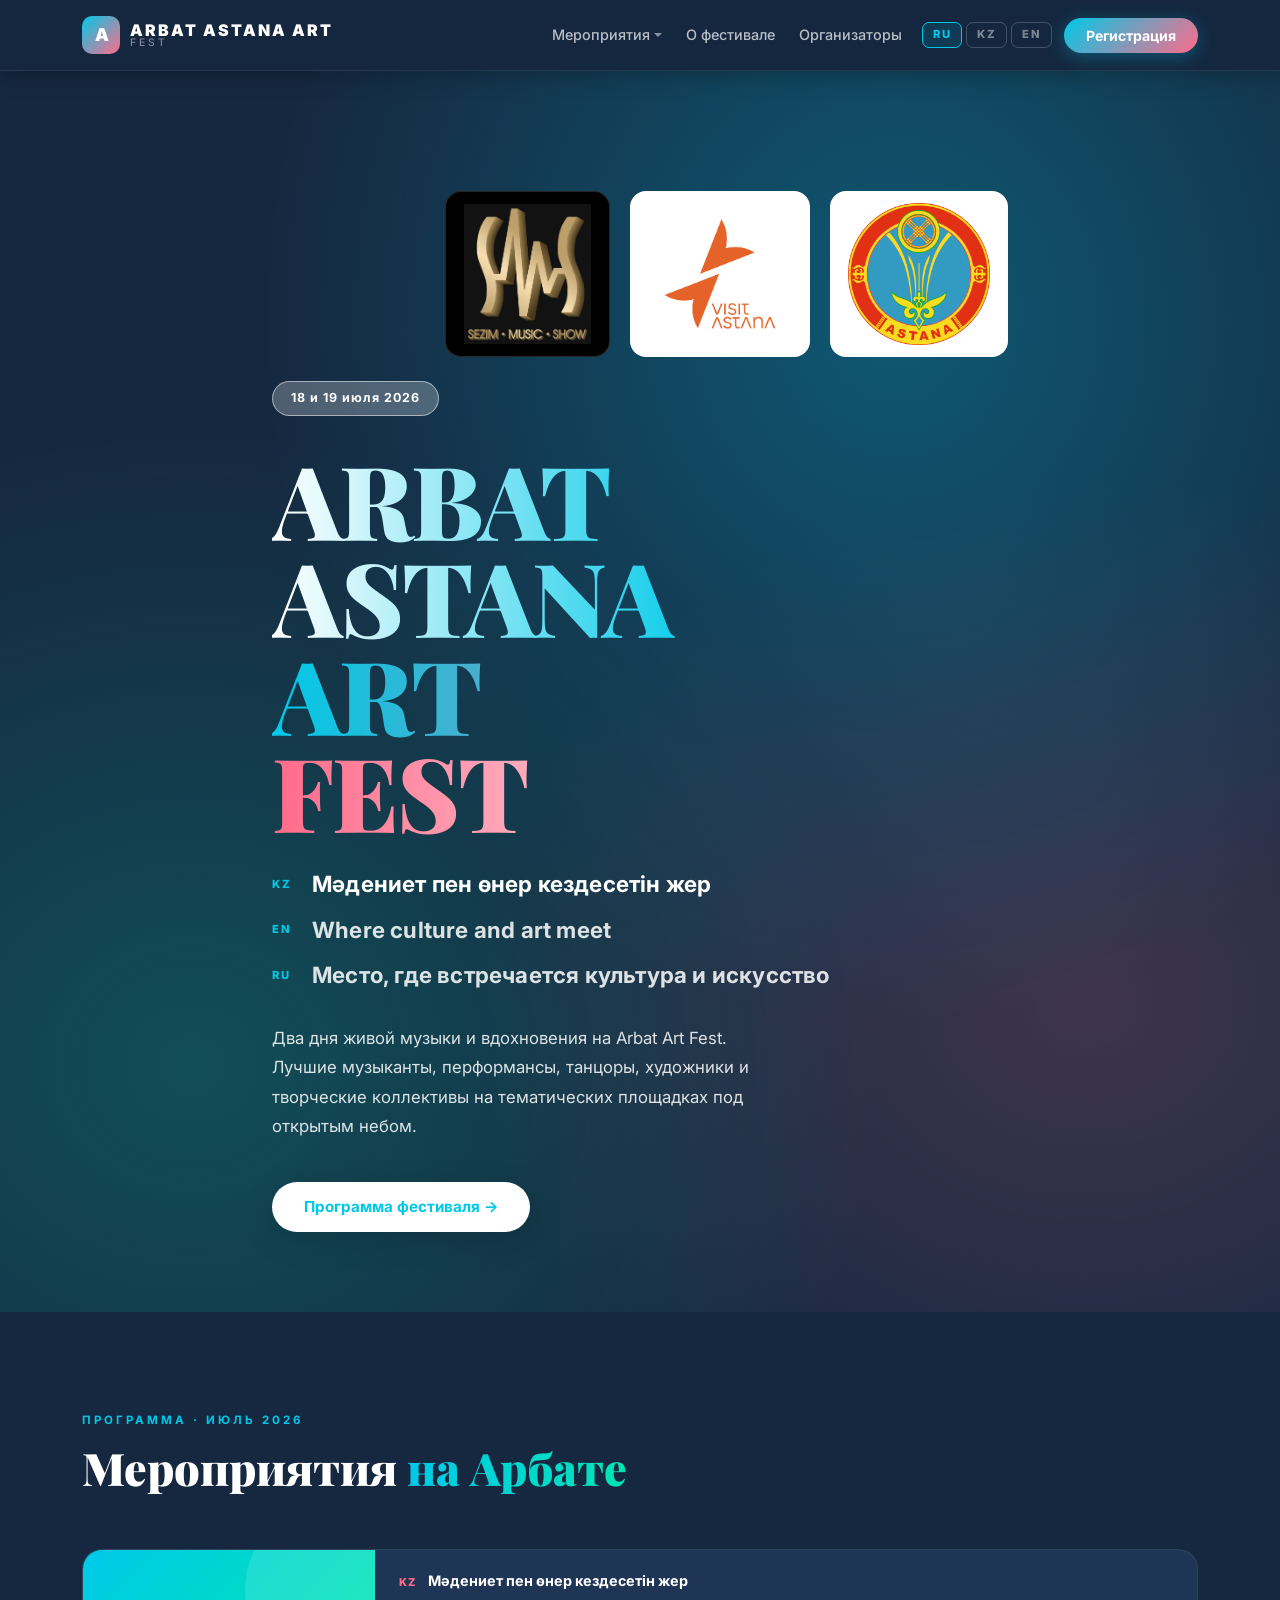
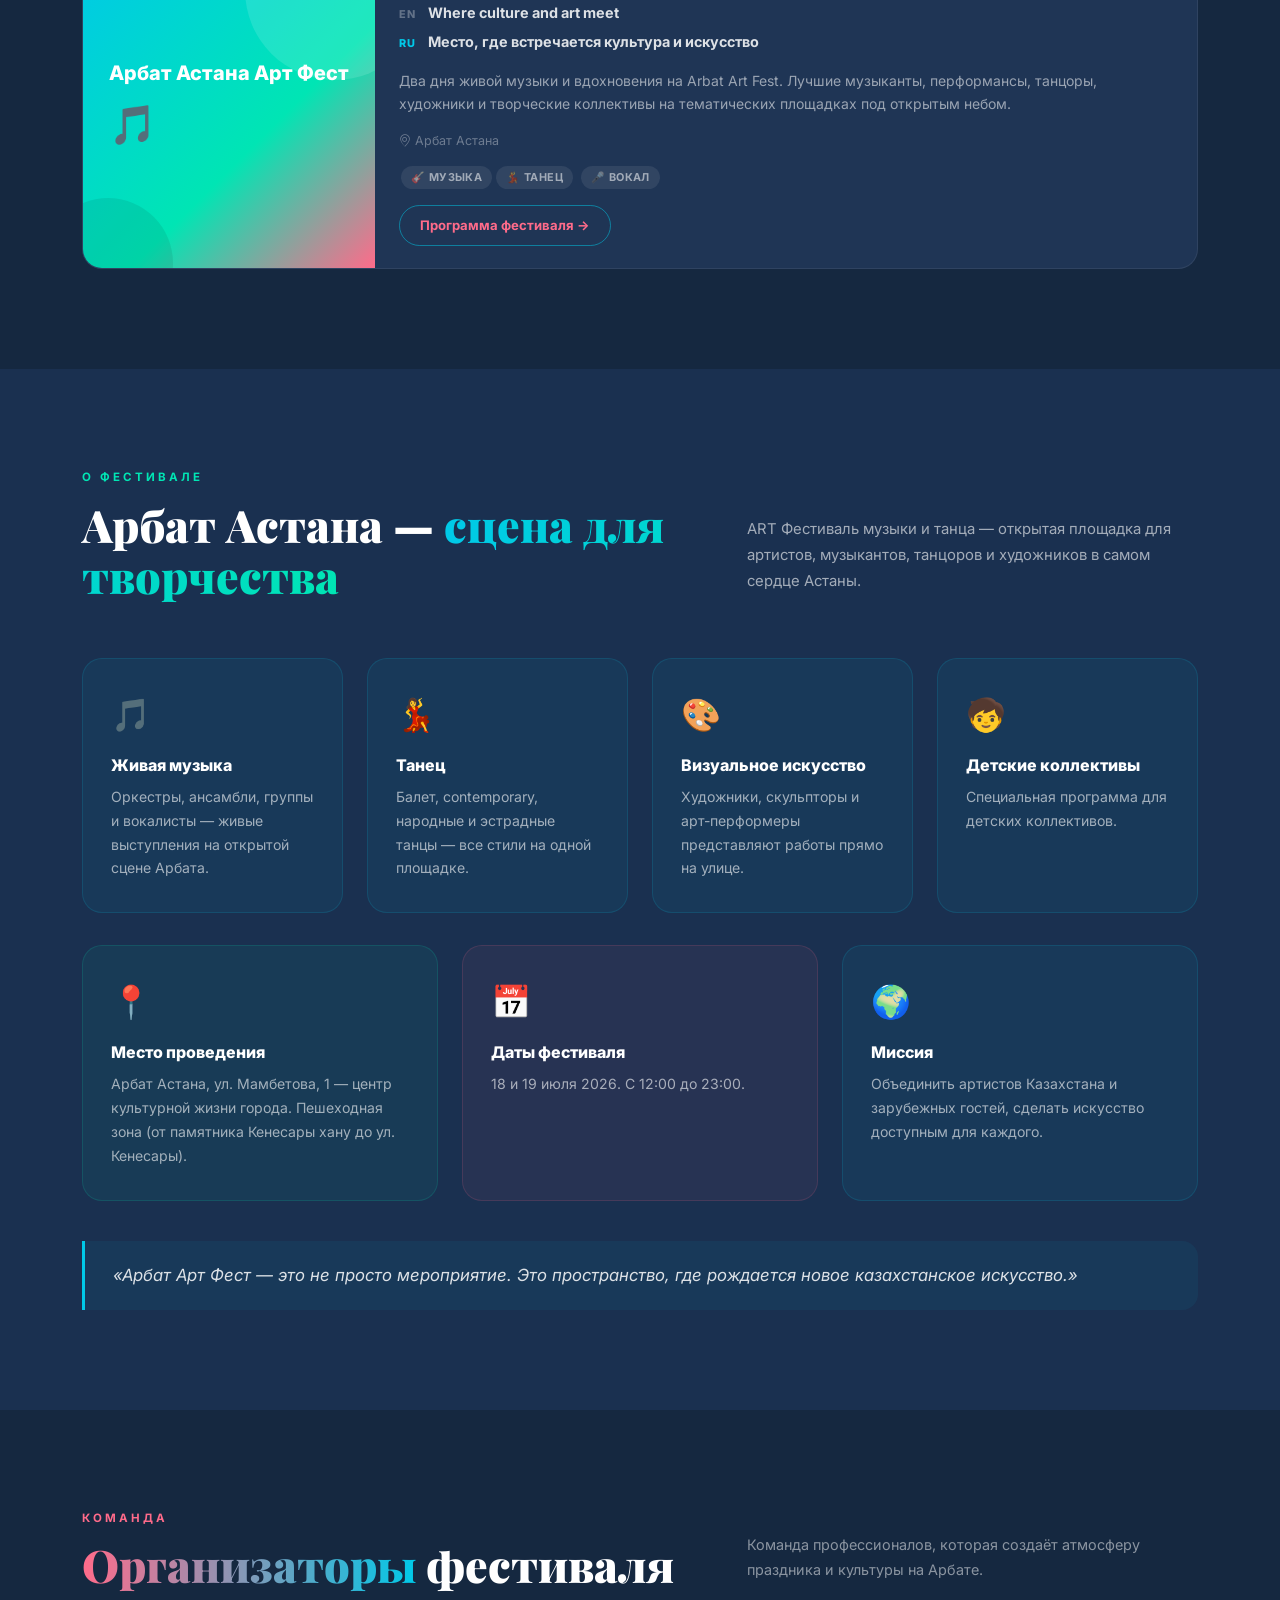
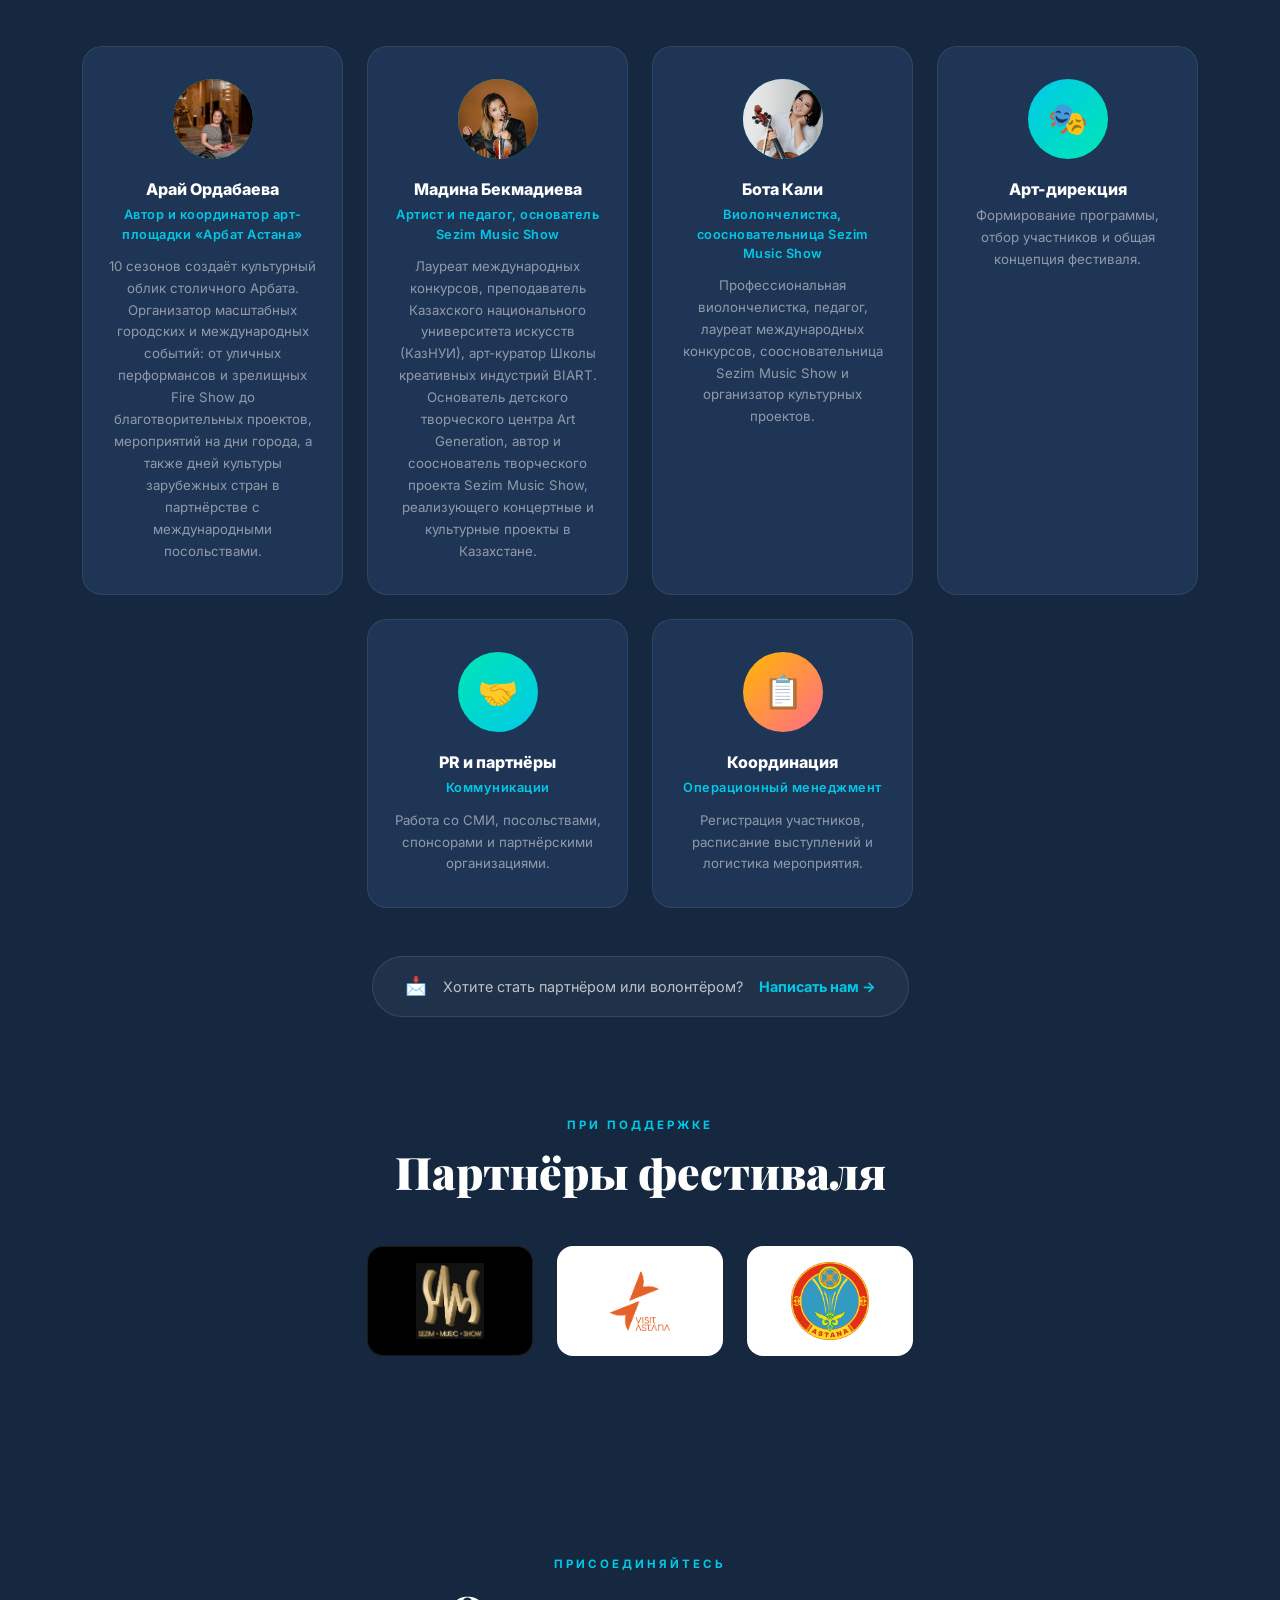
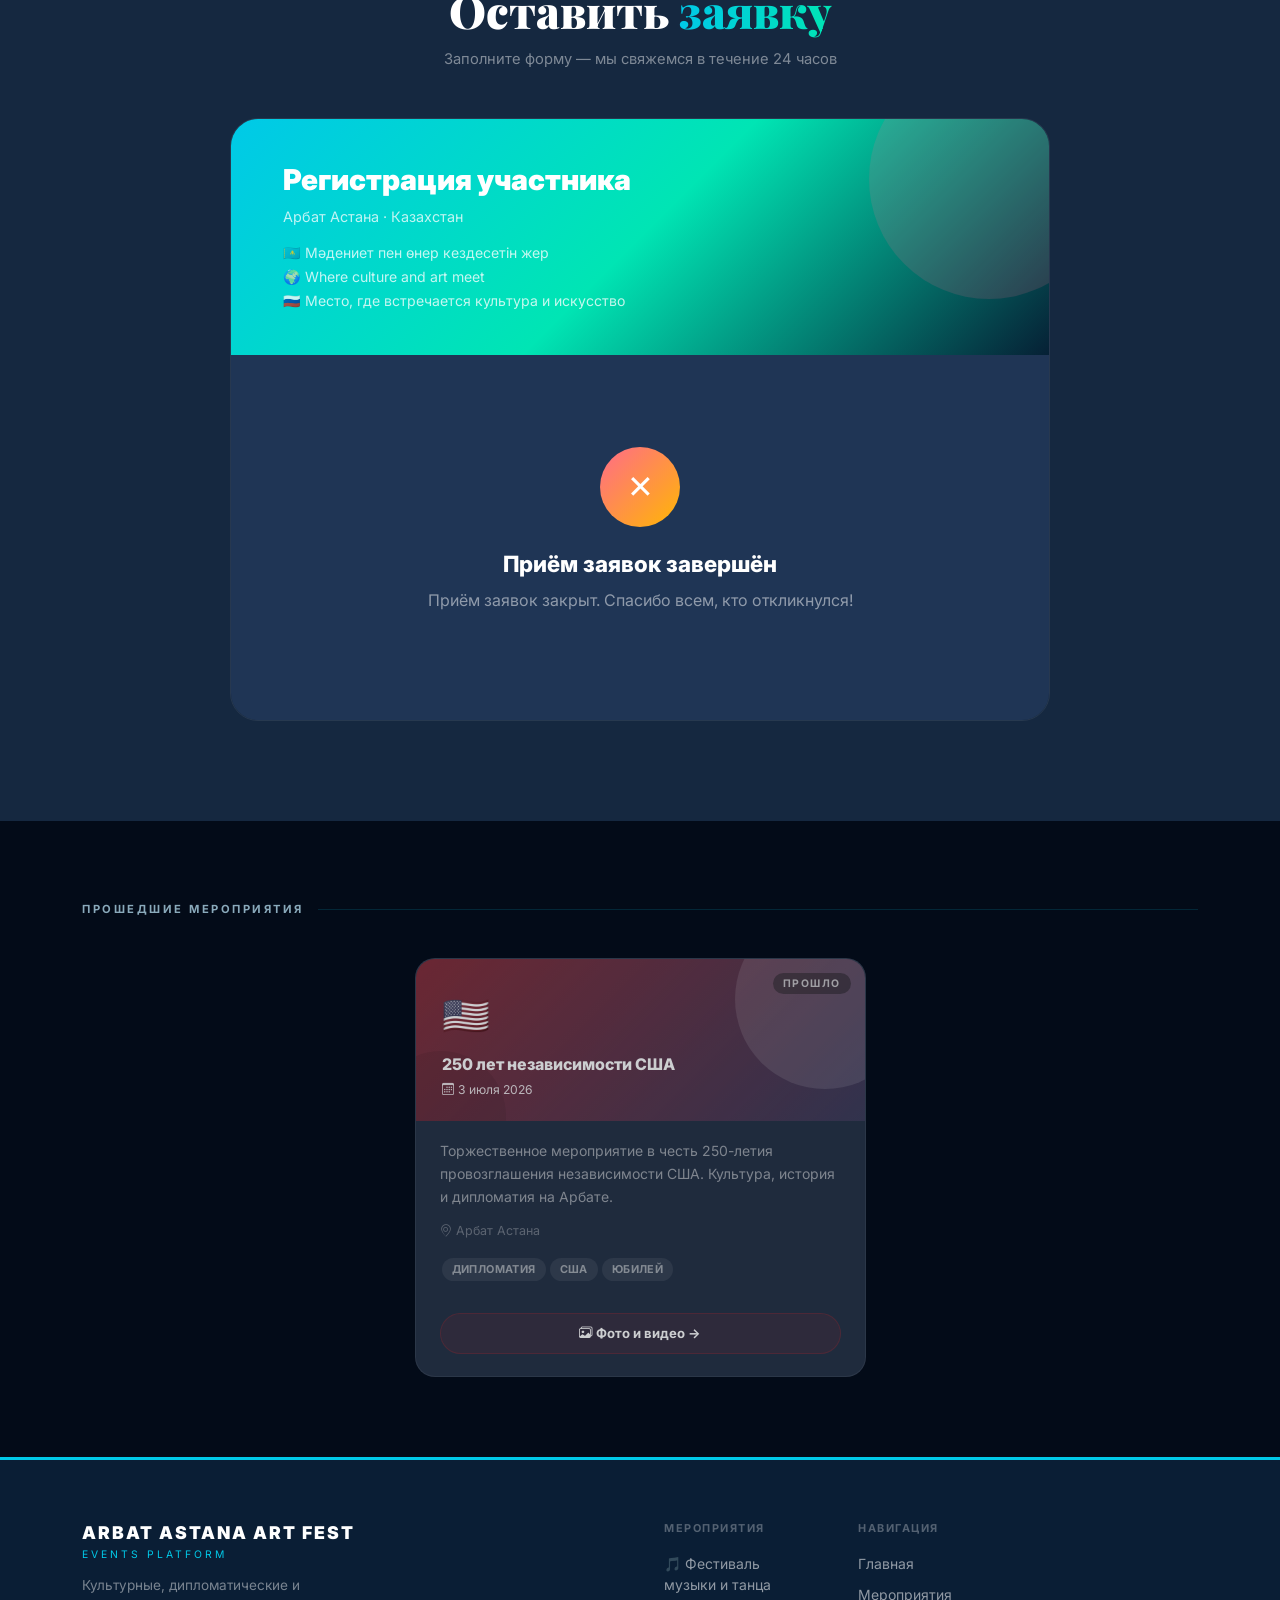
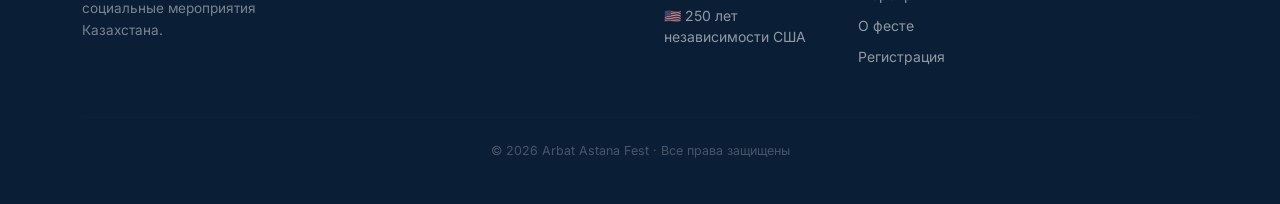
==== commit 5c8f7212: "Add Bota Kali organizer card Professional cellist and co-founder of Sezim Music Show, with photo and" ====
--- a/index.html
+++ b/index.html
@@ -806,6 +806,16 @@
           <div class="org-name">Мадина Бекмадиева</div>
           <div class="org-role">Артист и педагог, основатель Sezim Music Show</div>
           <div class="org-desc">Лауреат международных конкурсов, преподаватель Казахского национального университета искусств (КазНУИ), арт-куратор Школы креативных индустрий BIART. Основатель детского творческого центра Art Generation, автор и сооснователь творческого проекта Sezim Music Show, реализующего концертные и культурные проекты в Казахстане.</div>
+        </div>
+      </div>
+      <div class="col-sm-6 col-lg-3">
+        <div class="org-card">
+          <div class="org-avatar" style="overflow:hidden;padding:0;">
+            <img src="static/img/bota-kali.jpg" alt="Бота Кали" style="width:100%;height:100%;object-fit:cover;object-position:center 20%;">
+          </div>
+          <div class="org-name">Бота Кали</div>
+          <div class="org-role">Виолончелистка, соосновательница Sezim Music Show</div>
+          <div class="org-desc">Профессиональная виолончелистка, педагог, лауреат международных конкурсов, соосновательница Sezim Music Show и организатор культурных проектов.</div>
         </div>
       </div>
       <div class="col-sm-6 col-lg-3">
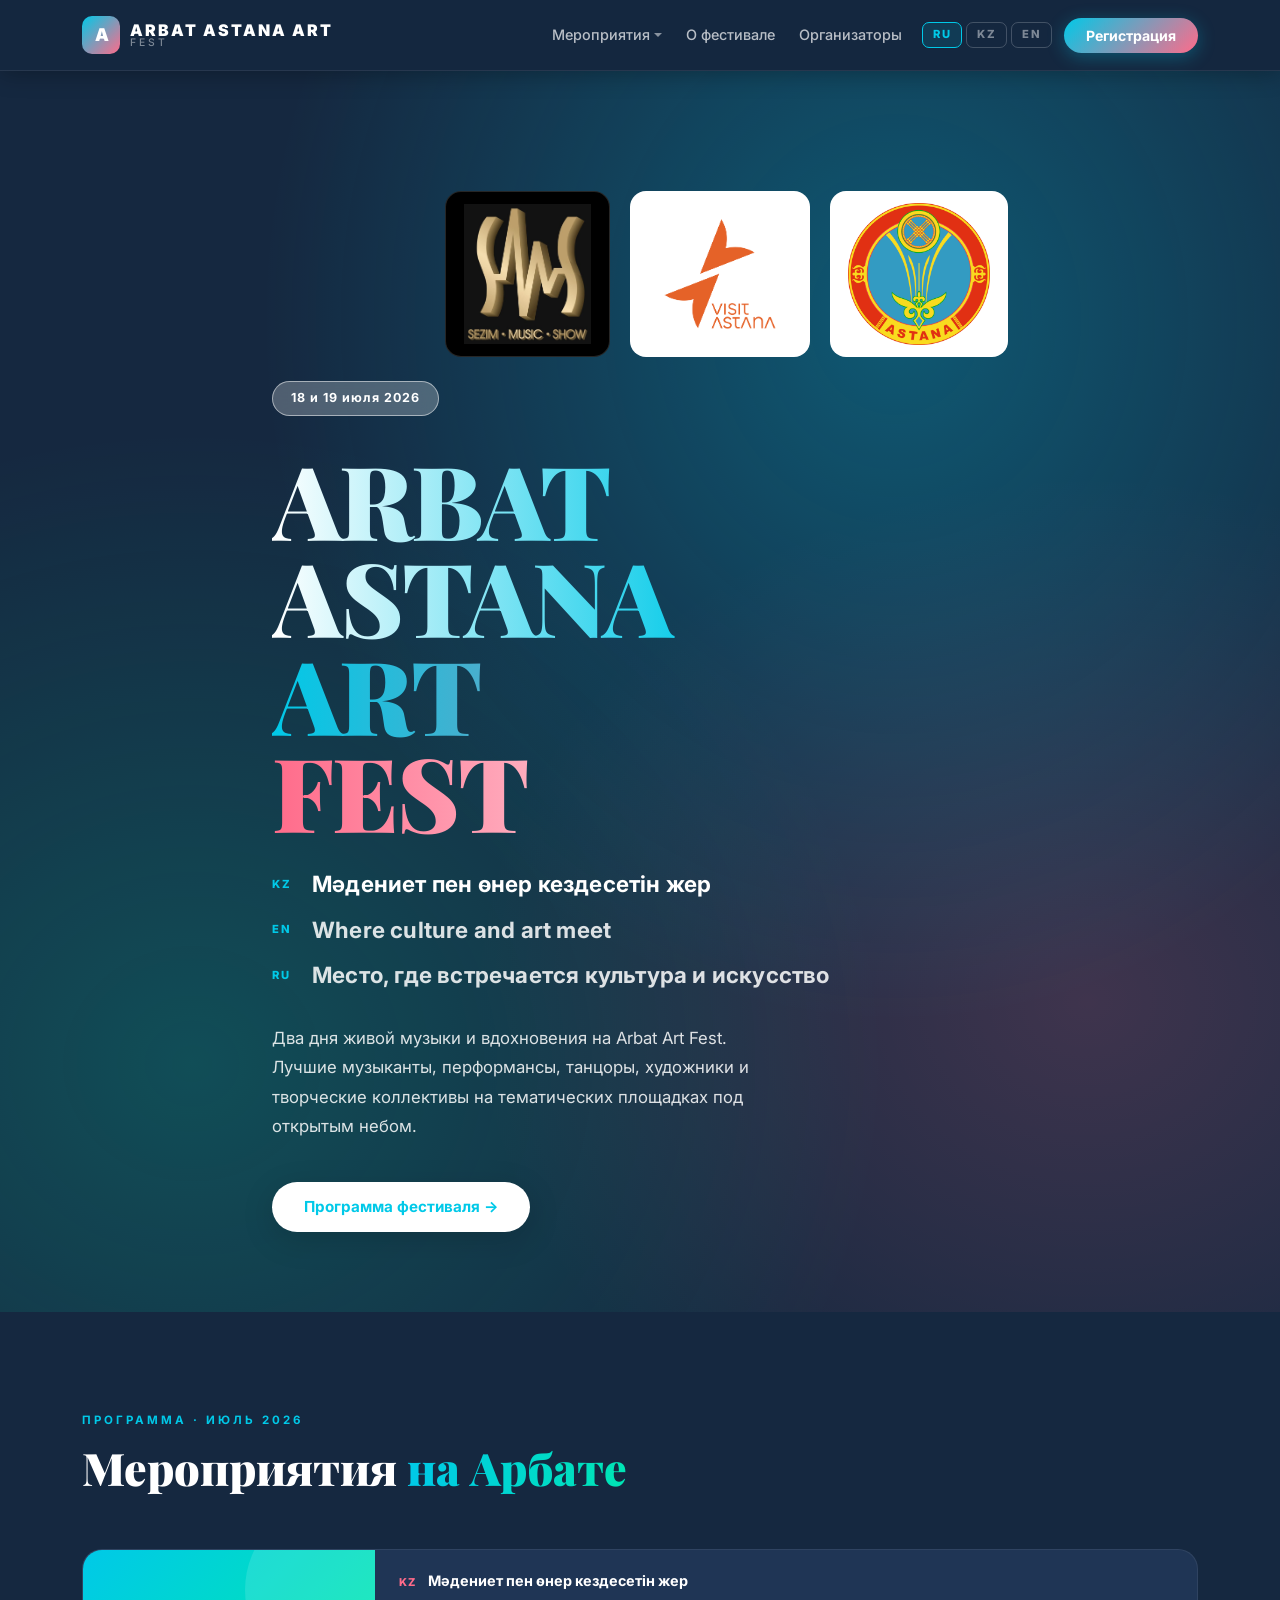
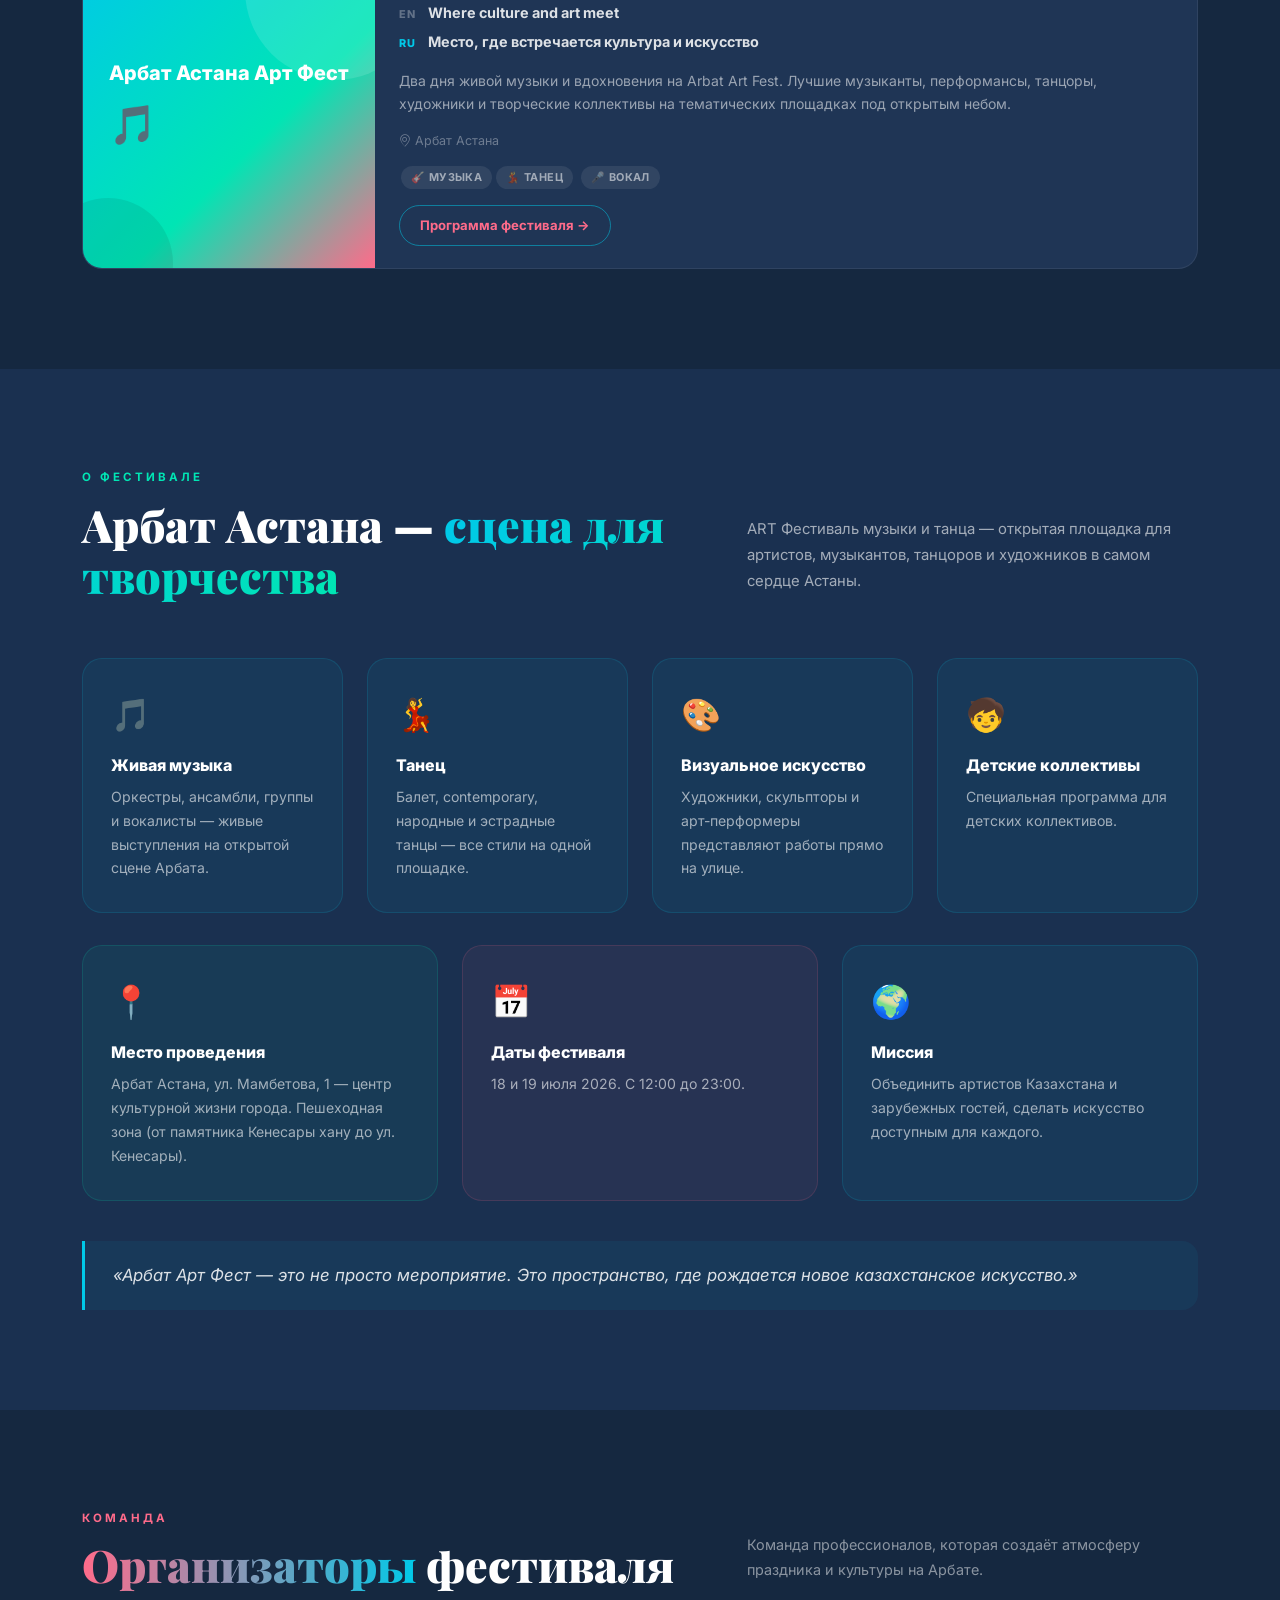
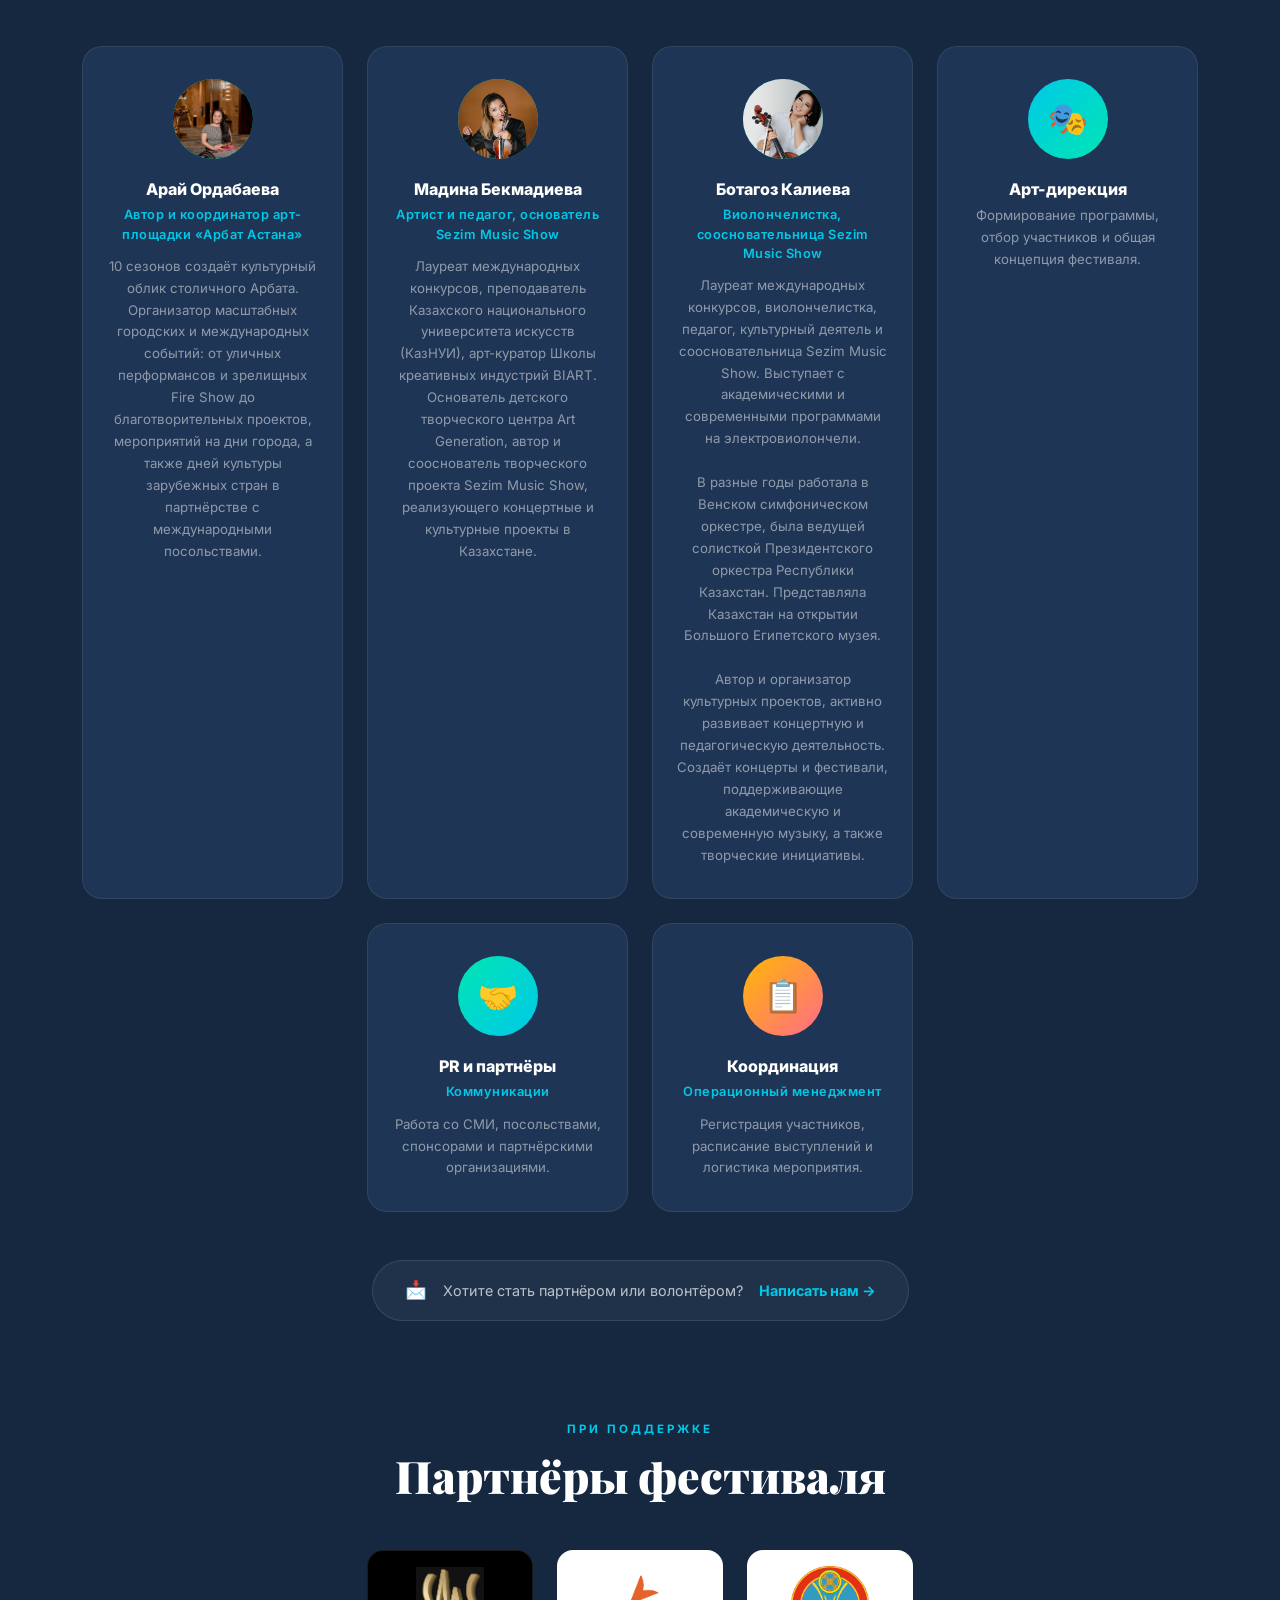
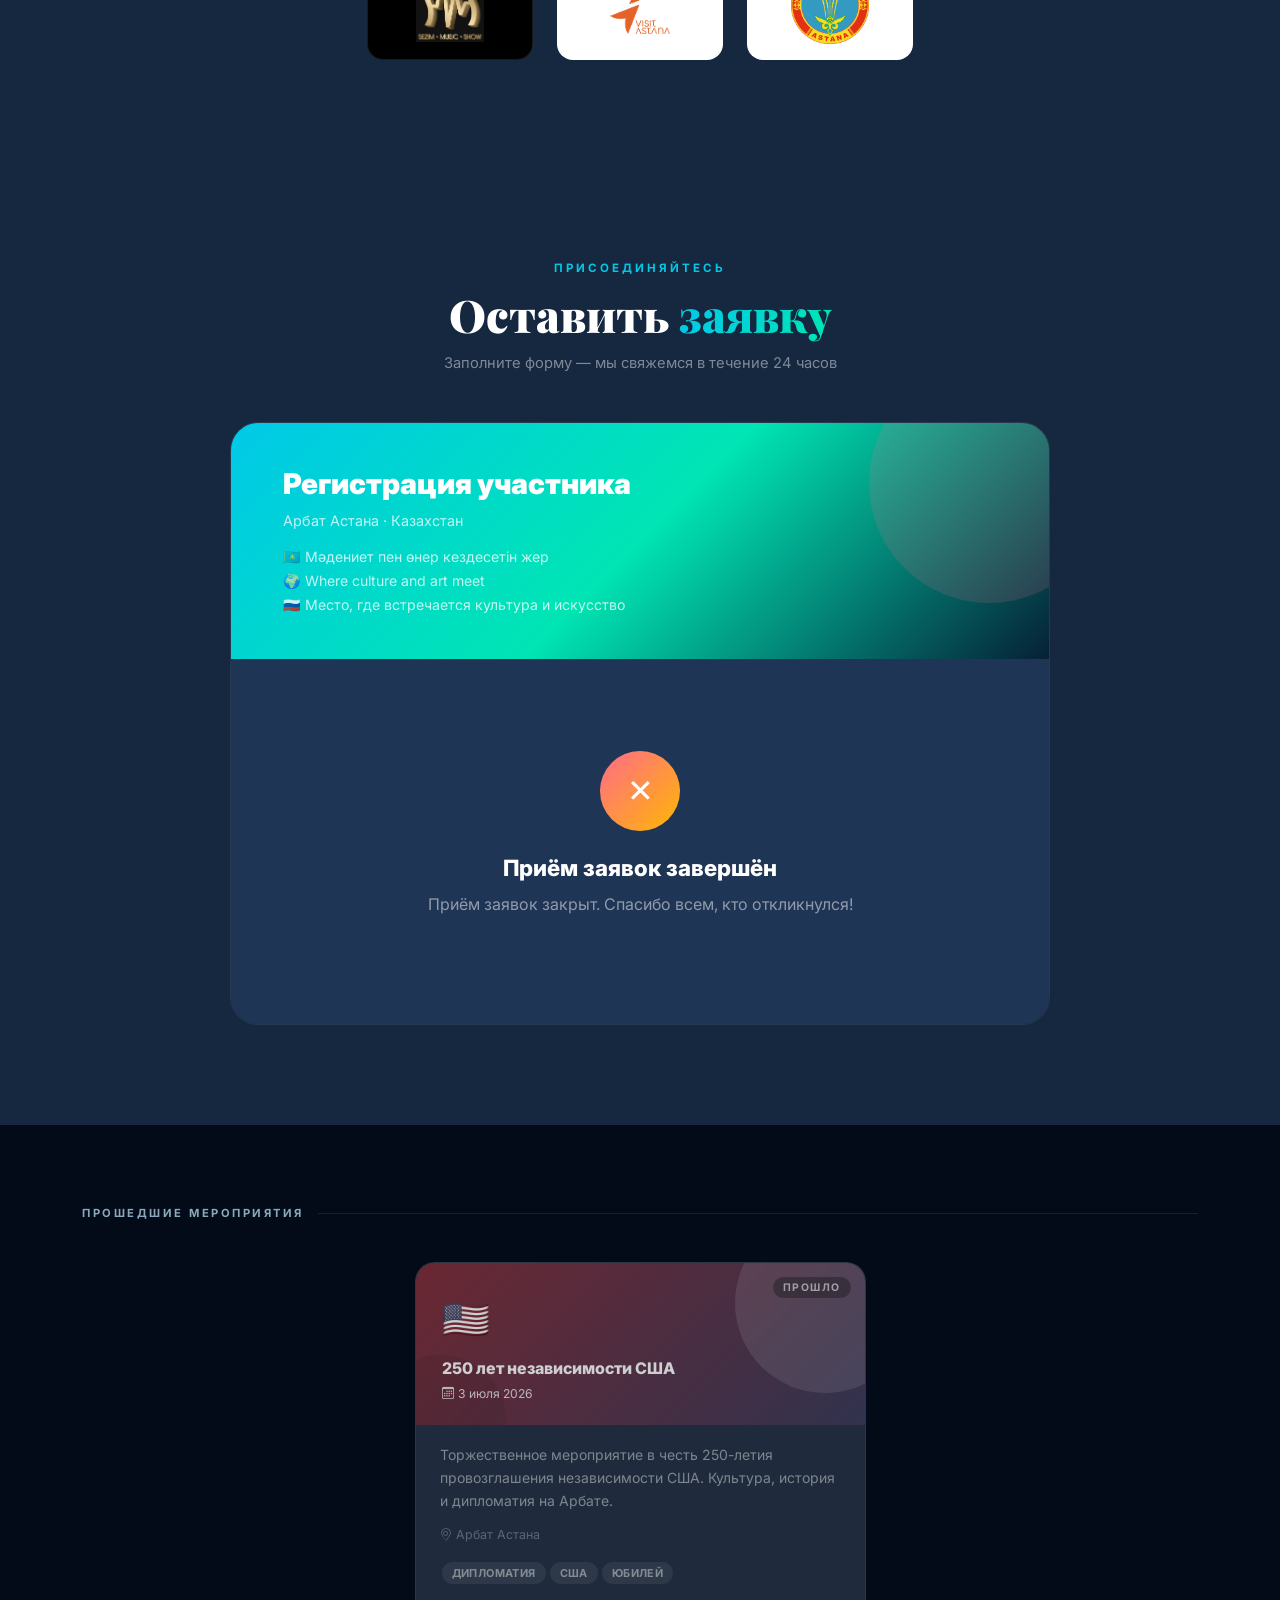
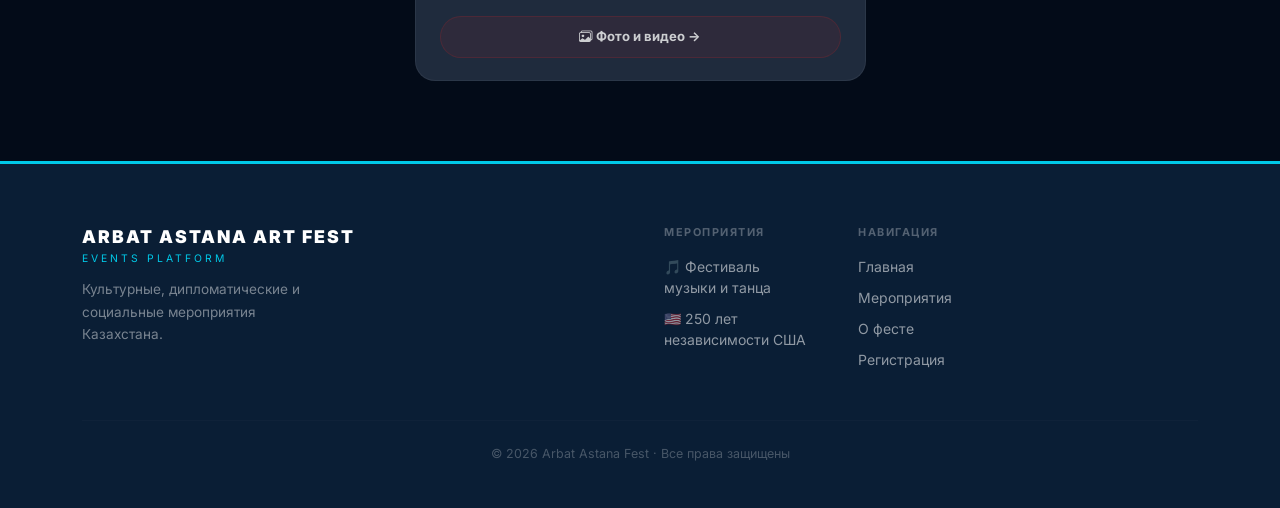
==== commit b08a121e: "Update organizer card: Botagoz Kaliyeva, full bio Correct name and replace short bio with full caree" ====
--- a/index.html
+++ b/index.html
@@ -811,11 +811,11 @@
       <div class="col-sm-6 col-lg-3">
         <div class="org-card">
           <div class="org-avatar" style="overflow:hidden;padding:0;">
-            <img src="static/img/bota-kali.jpg" alt="Бота Кали" style="width:100%;height:100%;object-fit:cover;object-position:center 20%;">
+            <img src="static/img/bota-kali.jpg" alt="Ботагоз Калиева" style="width:100%;height:100%;object-fit:cover;object-position:center 20%;">
           </div>
-          <div class="org-name">Бота Кали</div>
+          <div class="org-name">Ботагоз Калиева</div>
           <div class="org-role">Виолончелистка, соосновательница Sezim Music Show</div>
-          <div class="org-desc">Профессиональная виолончелистка, педагог, лауреат международных конкурсов, соосновательница Sezim Music Show и организатор культурных проектов.</div>
+          <div class="org-desc">Лауреат международных конкурсов, виолончелистка, педагог, культурный деятель и соосновательница Sezim Music Show. Выступает с академическими и современными программами на электровиолончели.<br><br>В разные годы работала в Венском симфоническом оркестре, была ведущей солисткой Президентского оркестра Республики Казахстан. Представляла Казахстан на открытии Большого Египетского музея.<br><br>Автор и организатор культурных проектов, активно развивает концертную и педагогическую деятельность. Создаёт концерты и фестивали, поддерживающие академическую и современную музыку, а также творческие инициативы.</div>
         </div>
       </div>
       <div class="col-sm-6 col-lg-3">
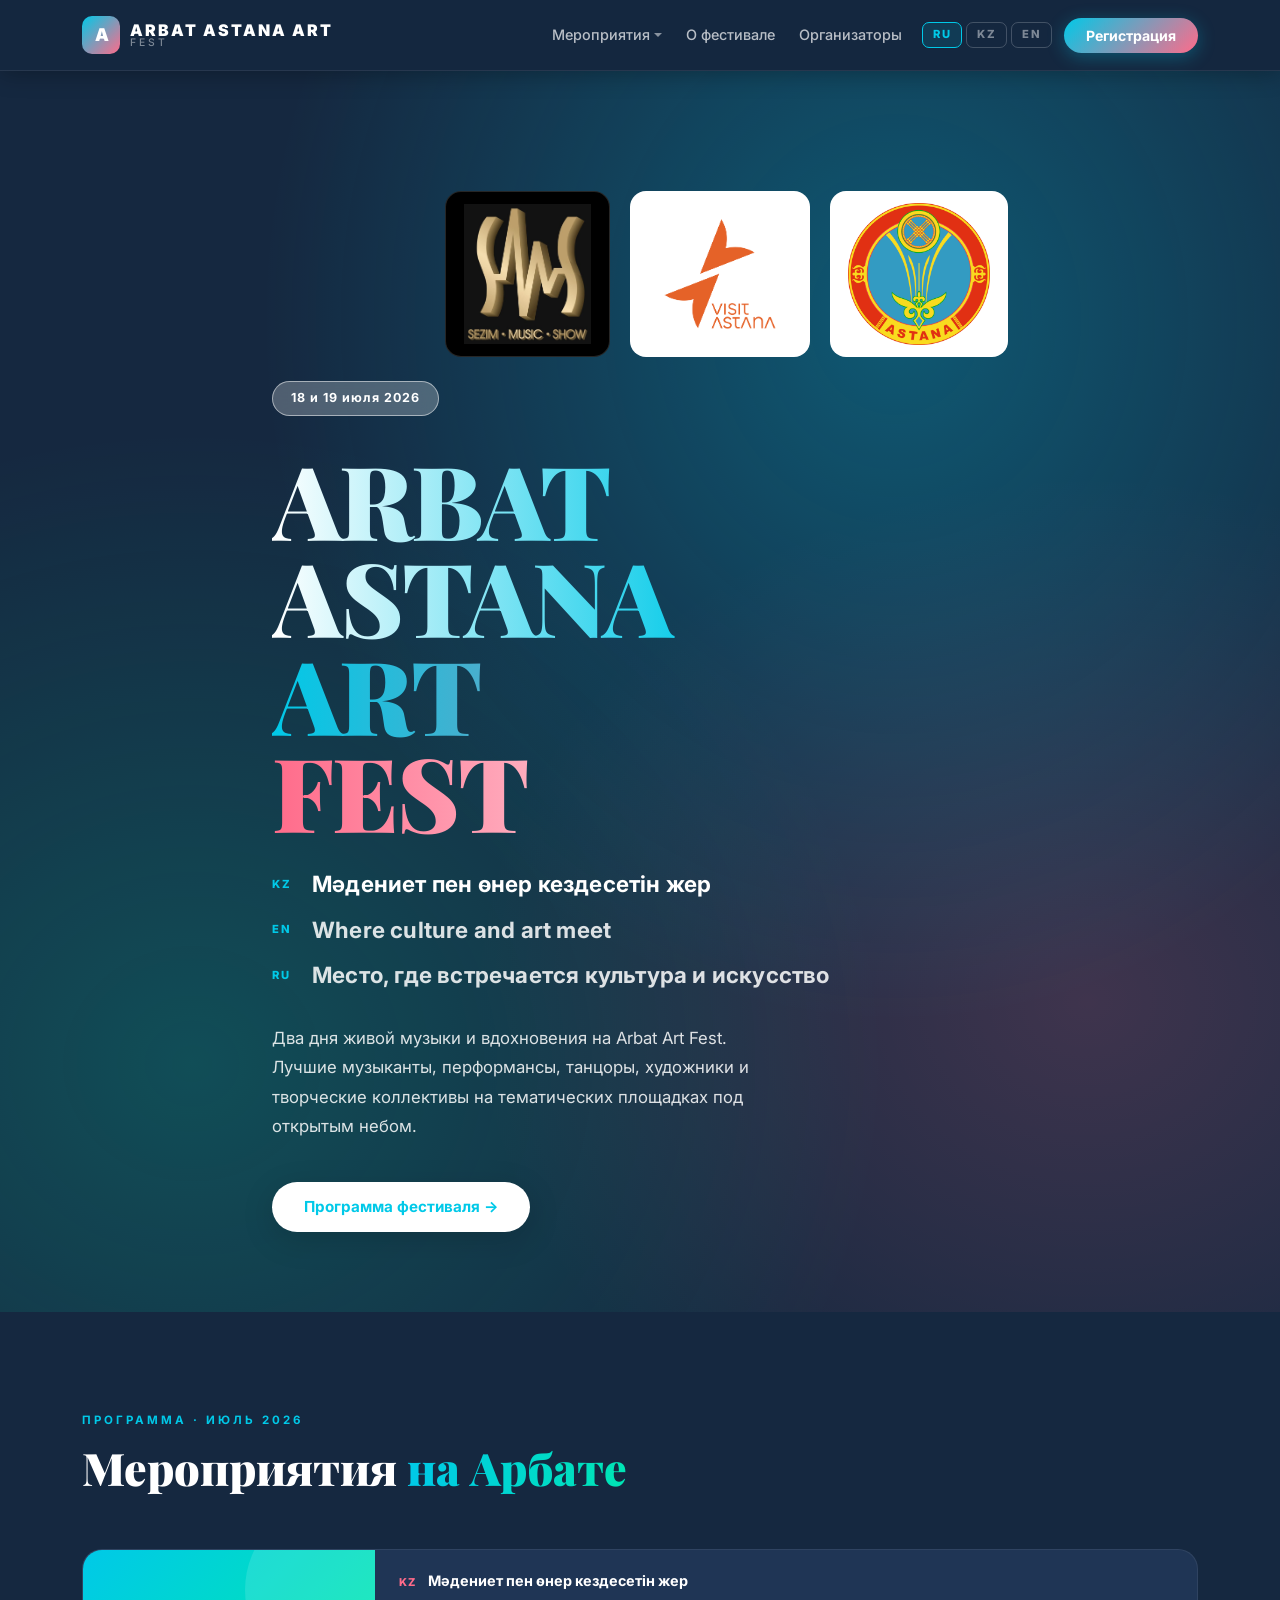
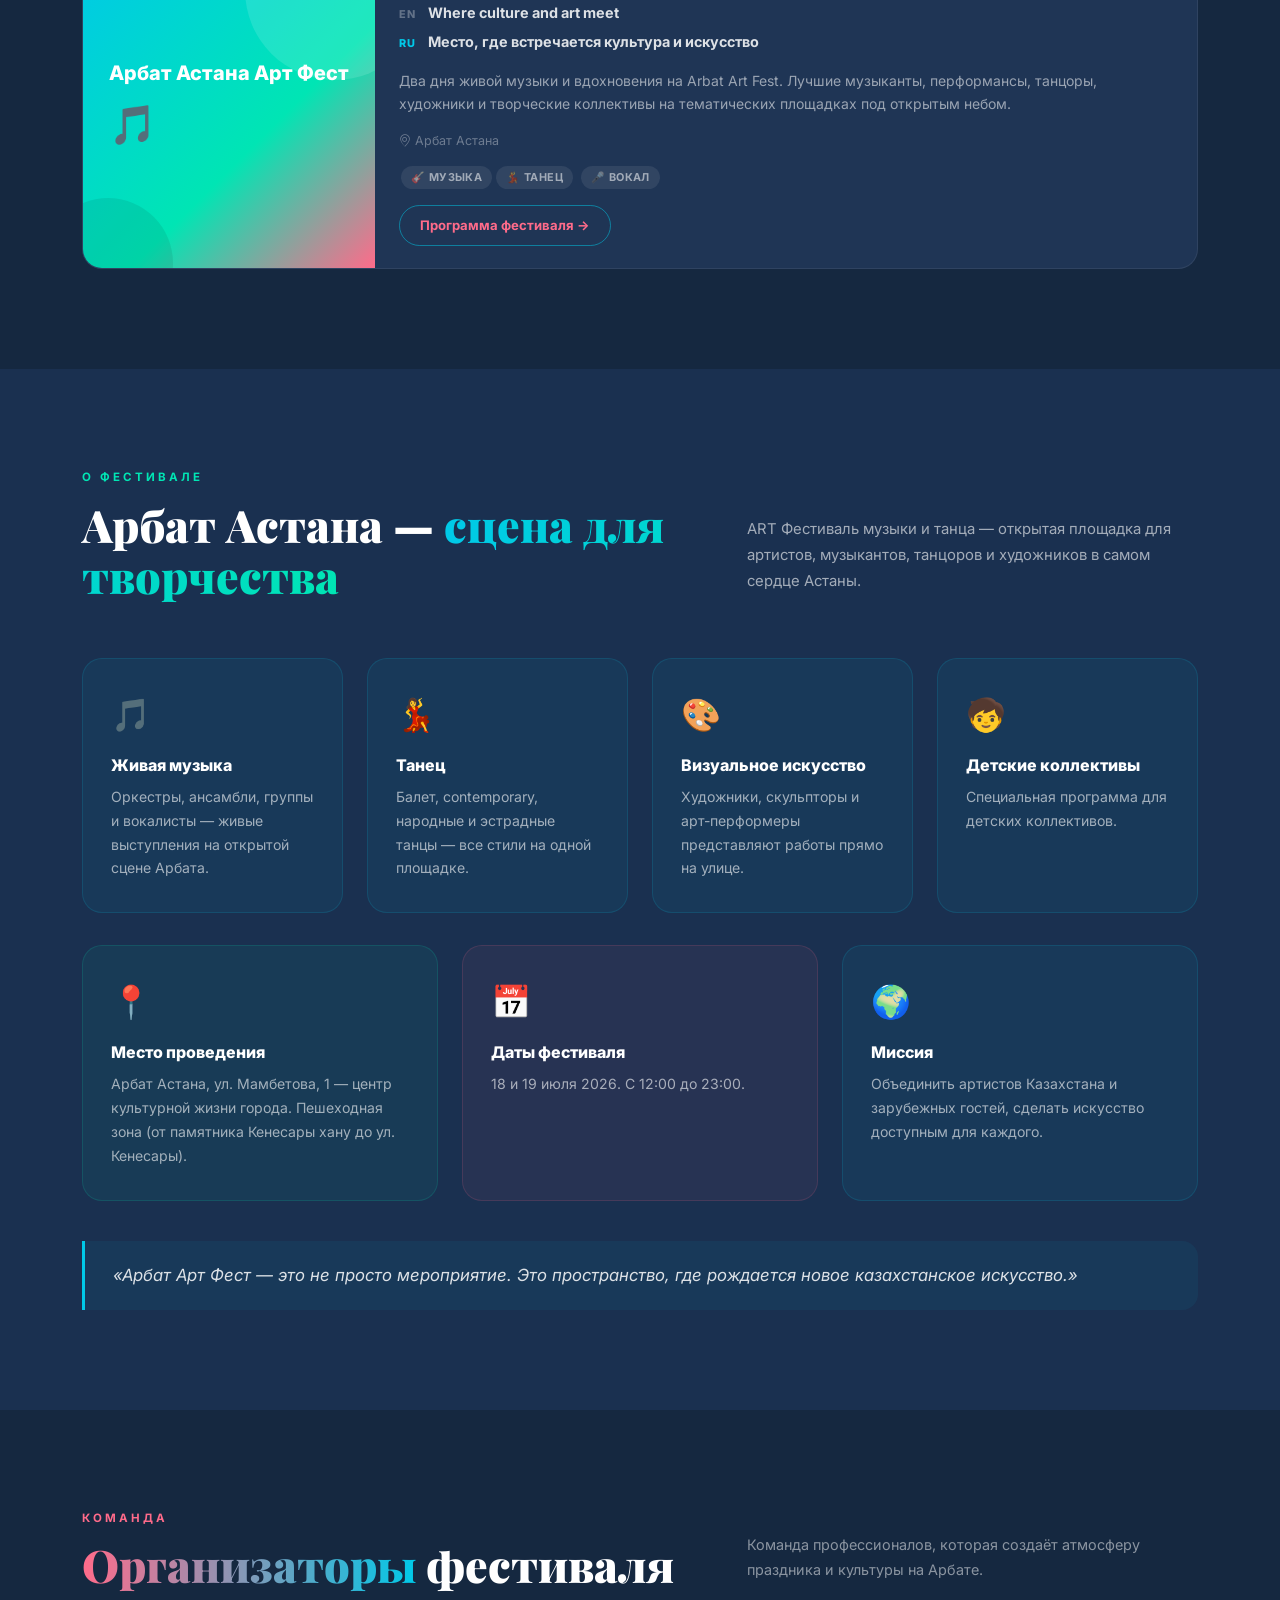
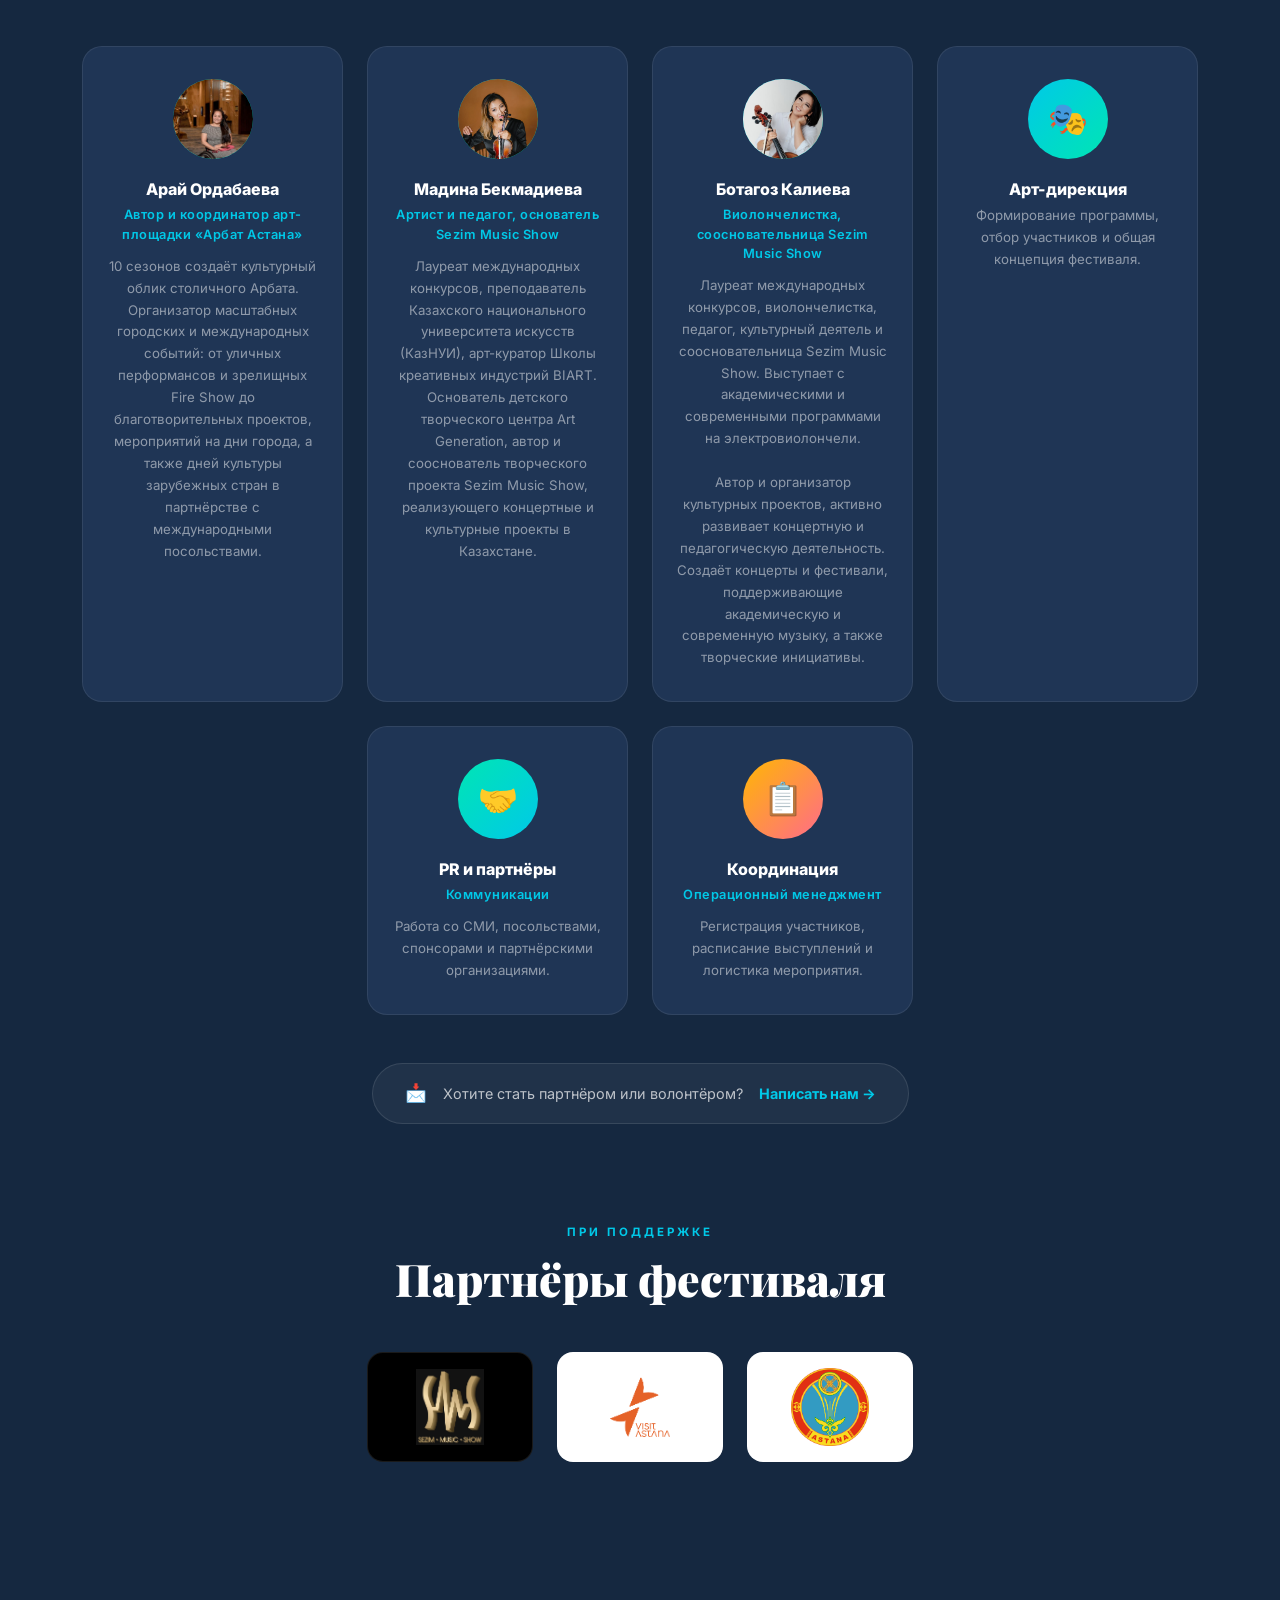
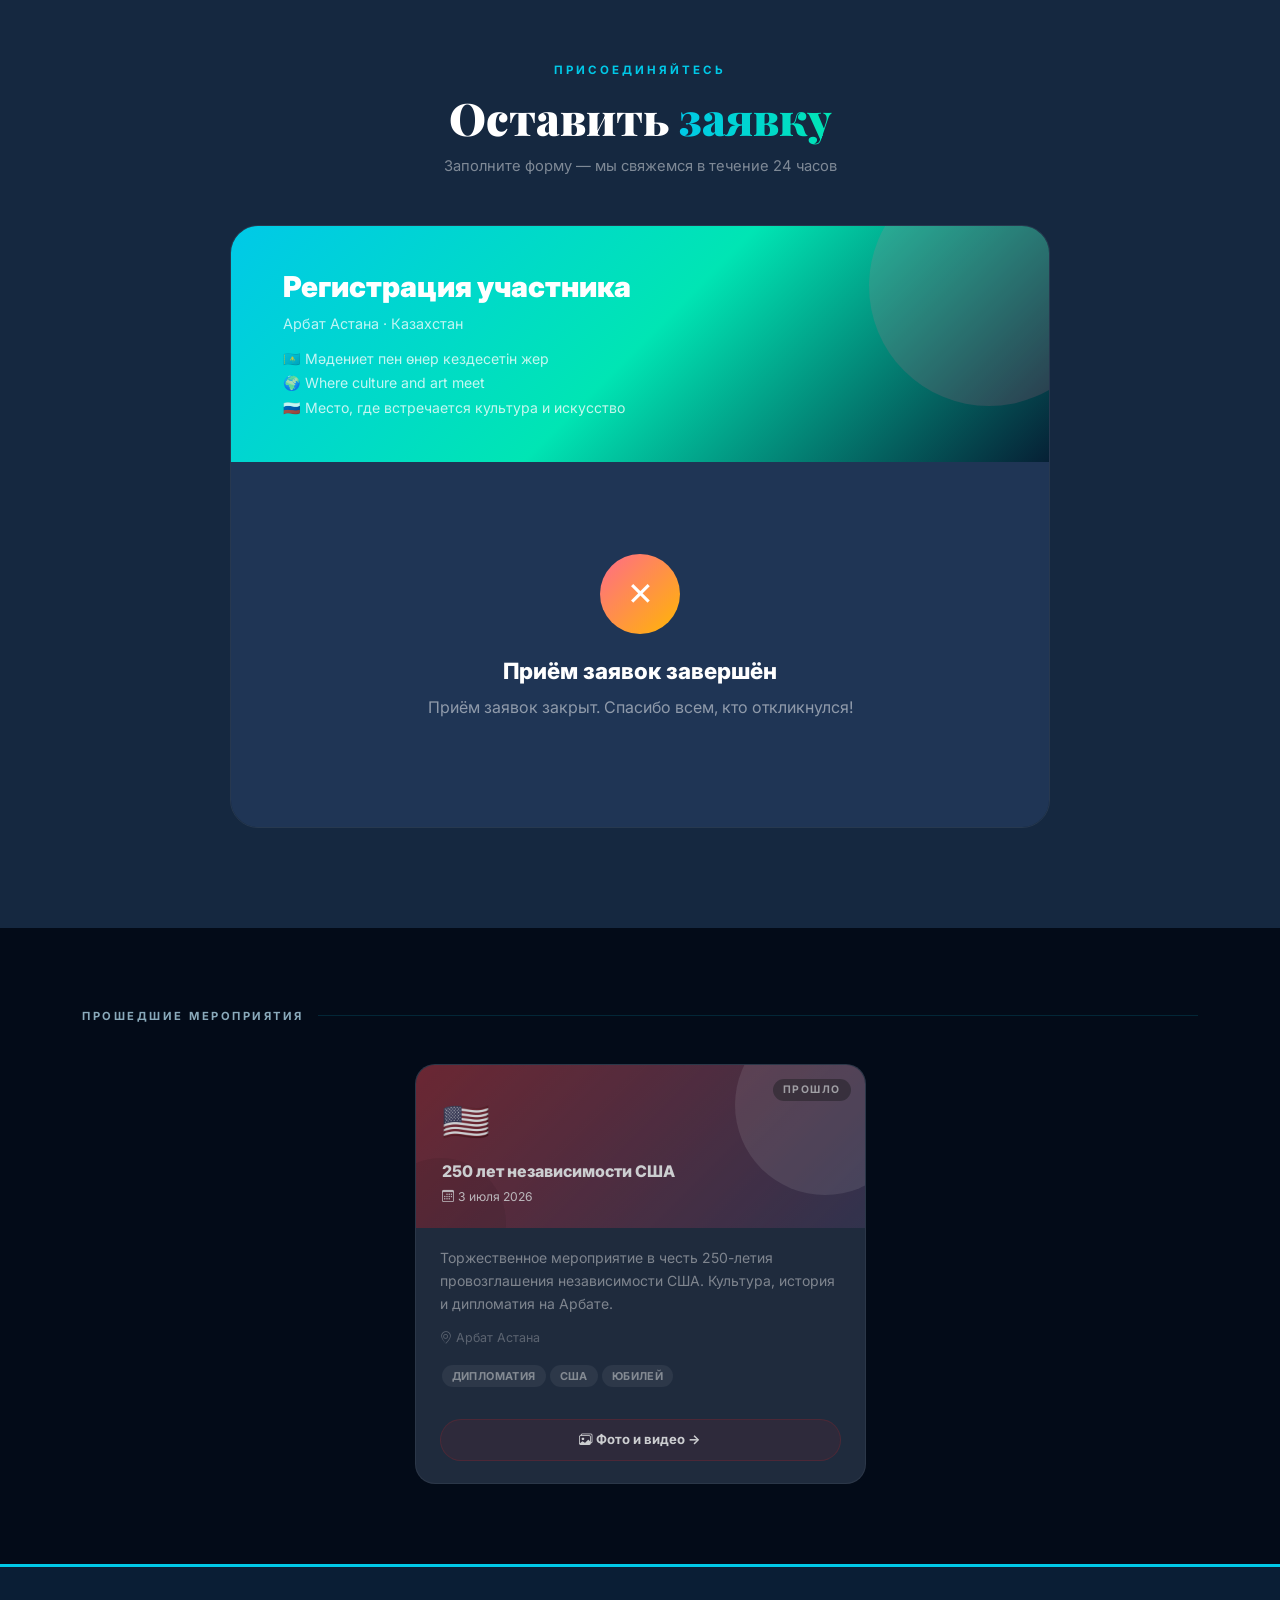
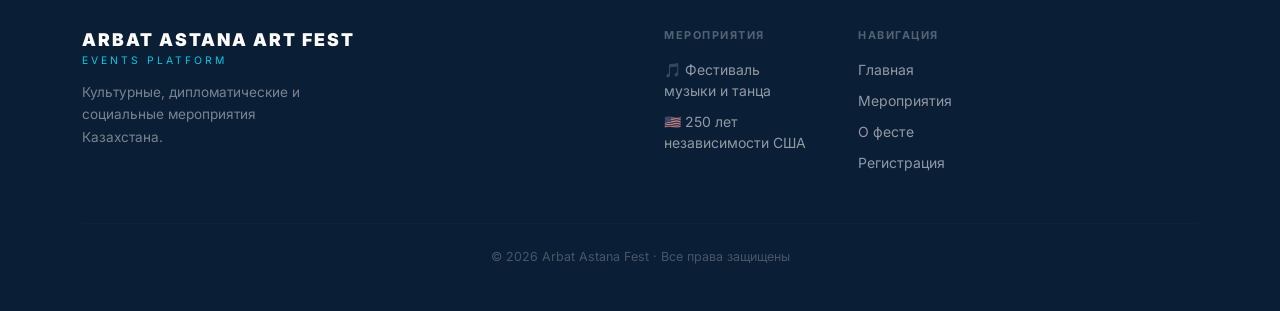
==== commit bf7cddaa: "Remove orchestra career paragraph from Botagoz Kaliyeva's bio" ====
--- a/index.html
+++ b/index.html
@@ -815,7 +815,7 @@
           </div>
           <div class="org-name">Ботагоз Калиева</div>
           <div class="org-role">Виолончелистка, соосновательница Sezim Music Show</div>
-          <div class="org-desc">Лауреат международных конкурсов, виолончелистка, педагог, культурный деятель и соосновательница Sezim Music Show. Выступает с академическими и современными программами на электровиолончели.<br><br>В разные годы работала в Венском симфоническом оркестре, была ведущей солисткой Президентского оркестра Республики Казахстан. Представляла Казахстан на открытии Большого Египетского музея.<br><br>Автор и организатор культурных проектов, активно развивает концертную и педагогическую деятельность. Создаёт концерты и фестивали, поддерживающие академическую и современную музыку, а также творческие инициативы.</div>
+          <div class="org-desc">Лауреат международных конкурсов, виолончелистка, педагог, культурный деятель и соосновательница Sezim Music Show. Выступает с академическими и современными программами на электровиолончели.<br><br>Автор и организатор культурных проектов, активно развивает концертную и педагогическую деятельность. Создаёт концерты и фестивали, поддерживающие академическую и современную музыку, а также творческие инициативы.</div>
         </div>
       </div>
       <div class="col-sm-6 col-lg-3">
